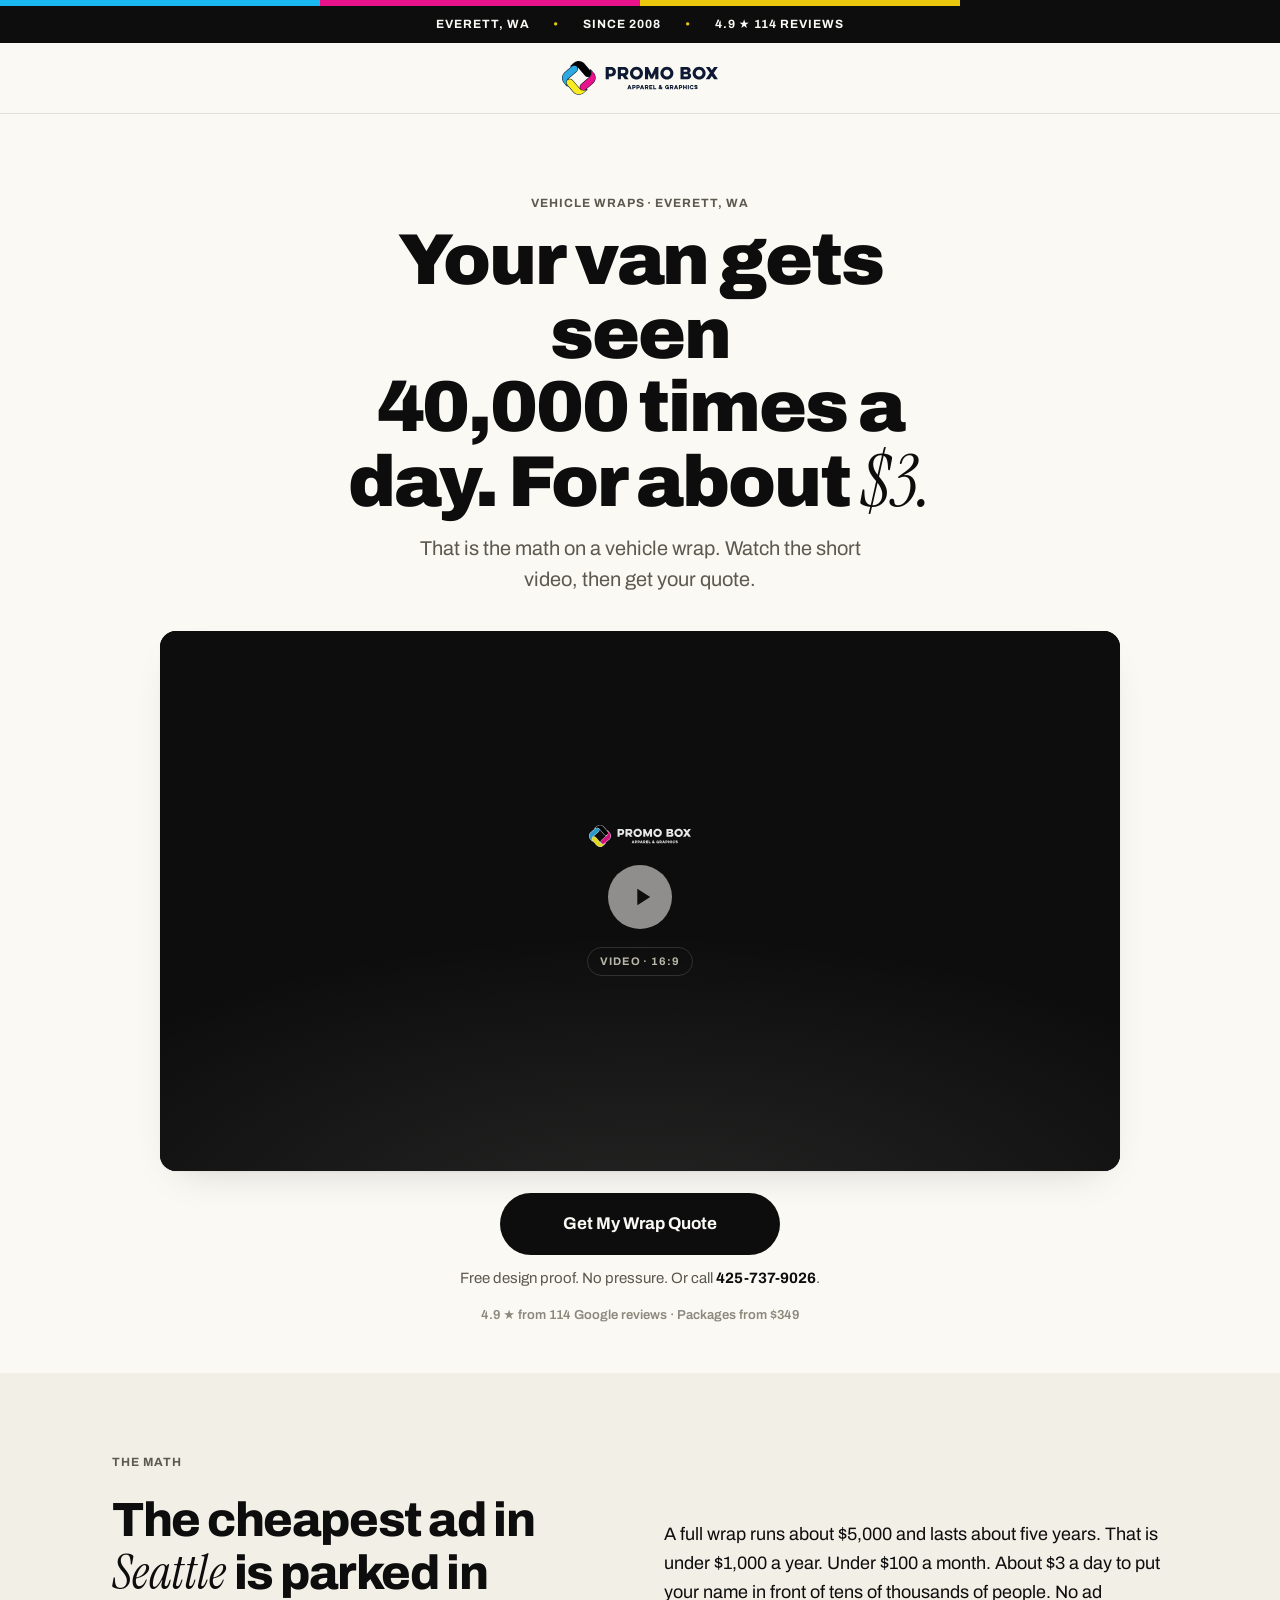
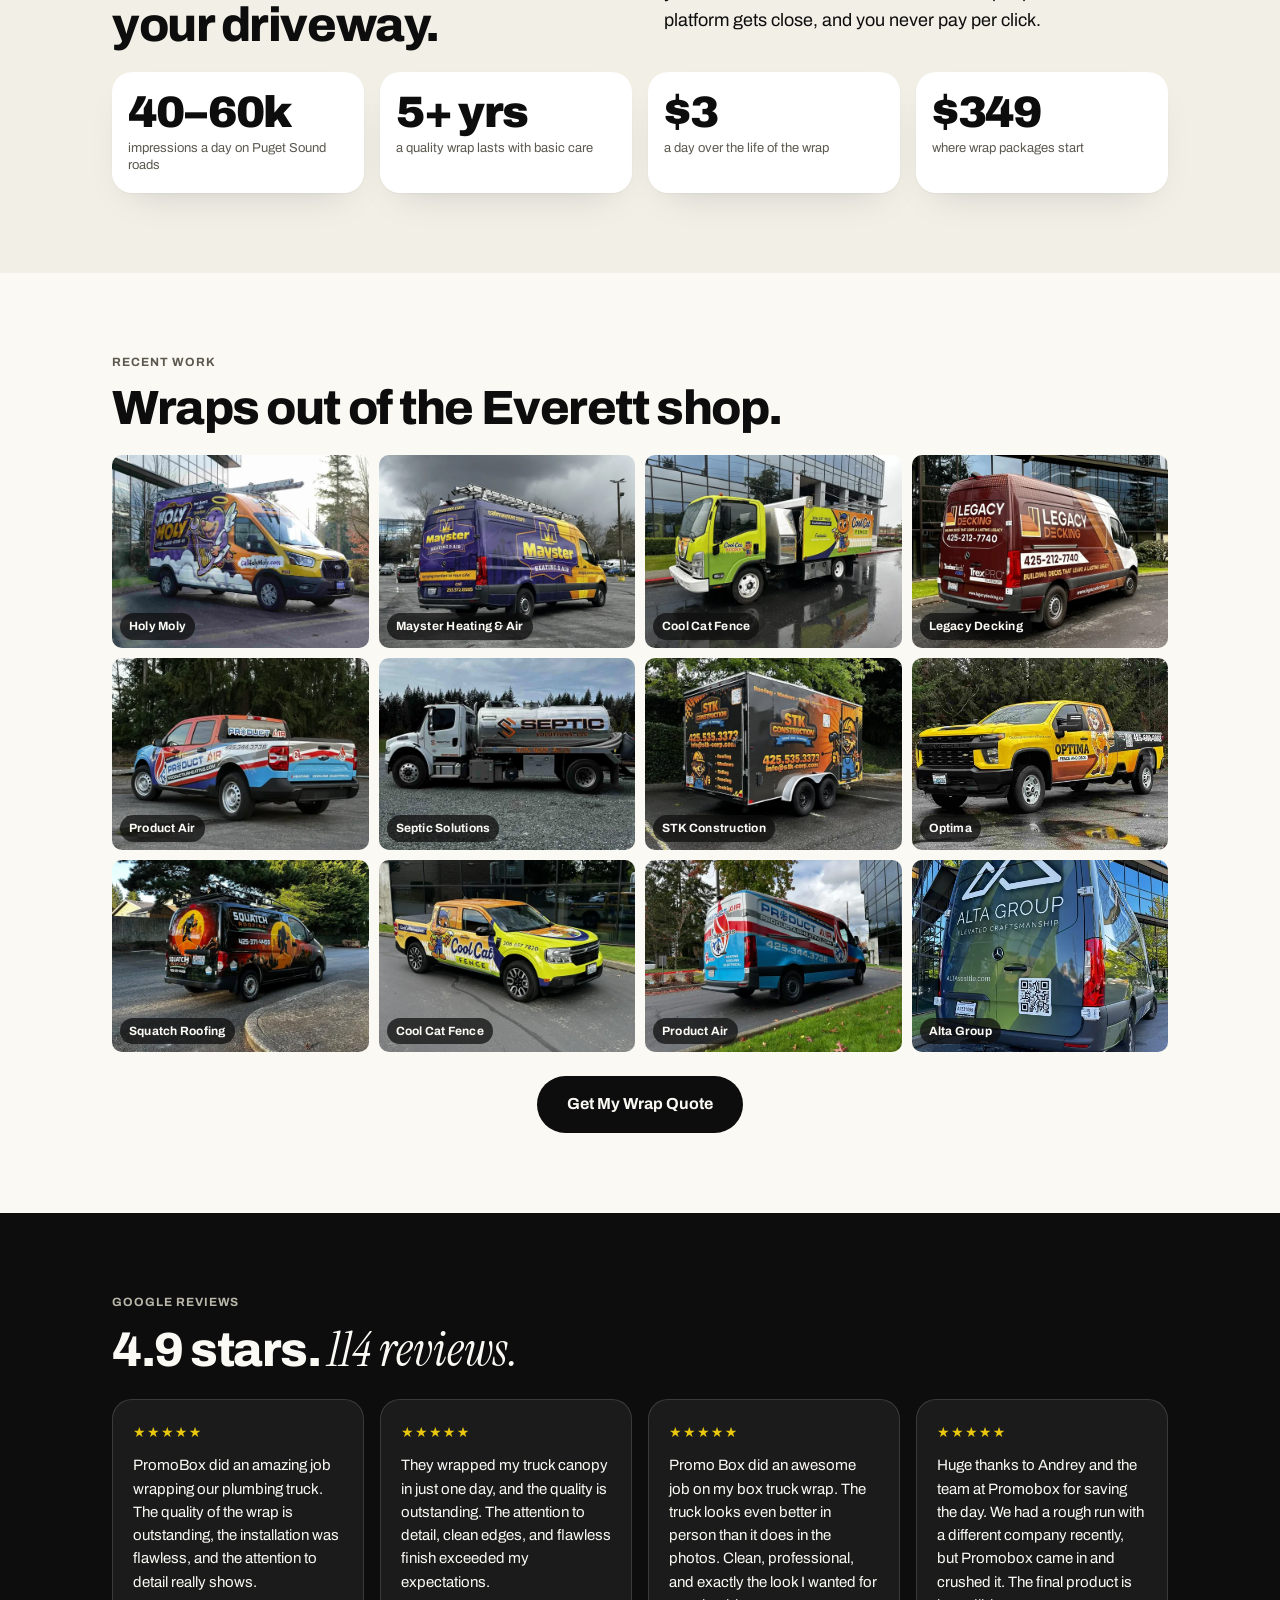
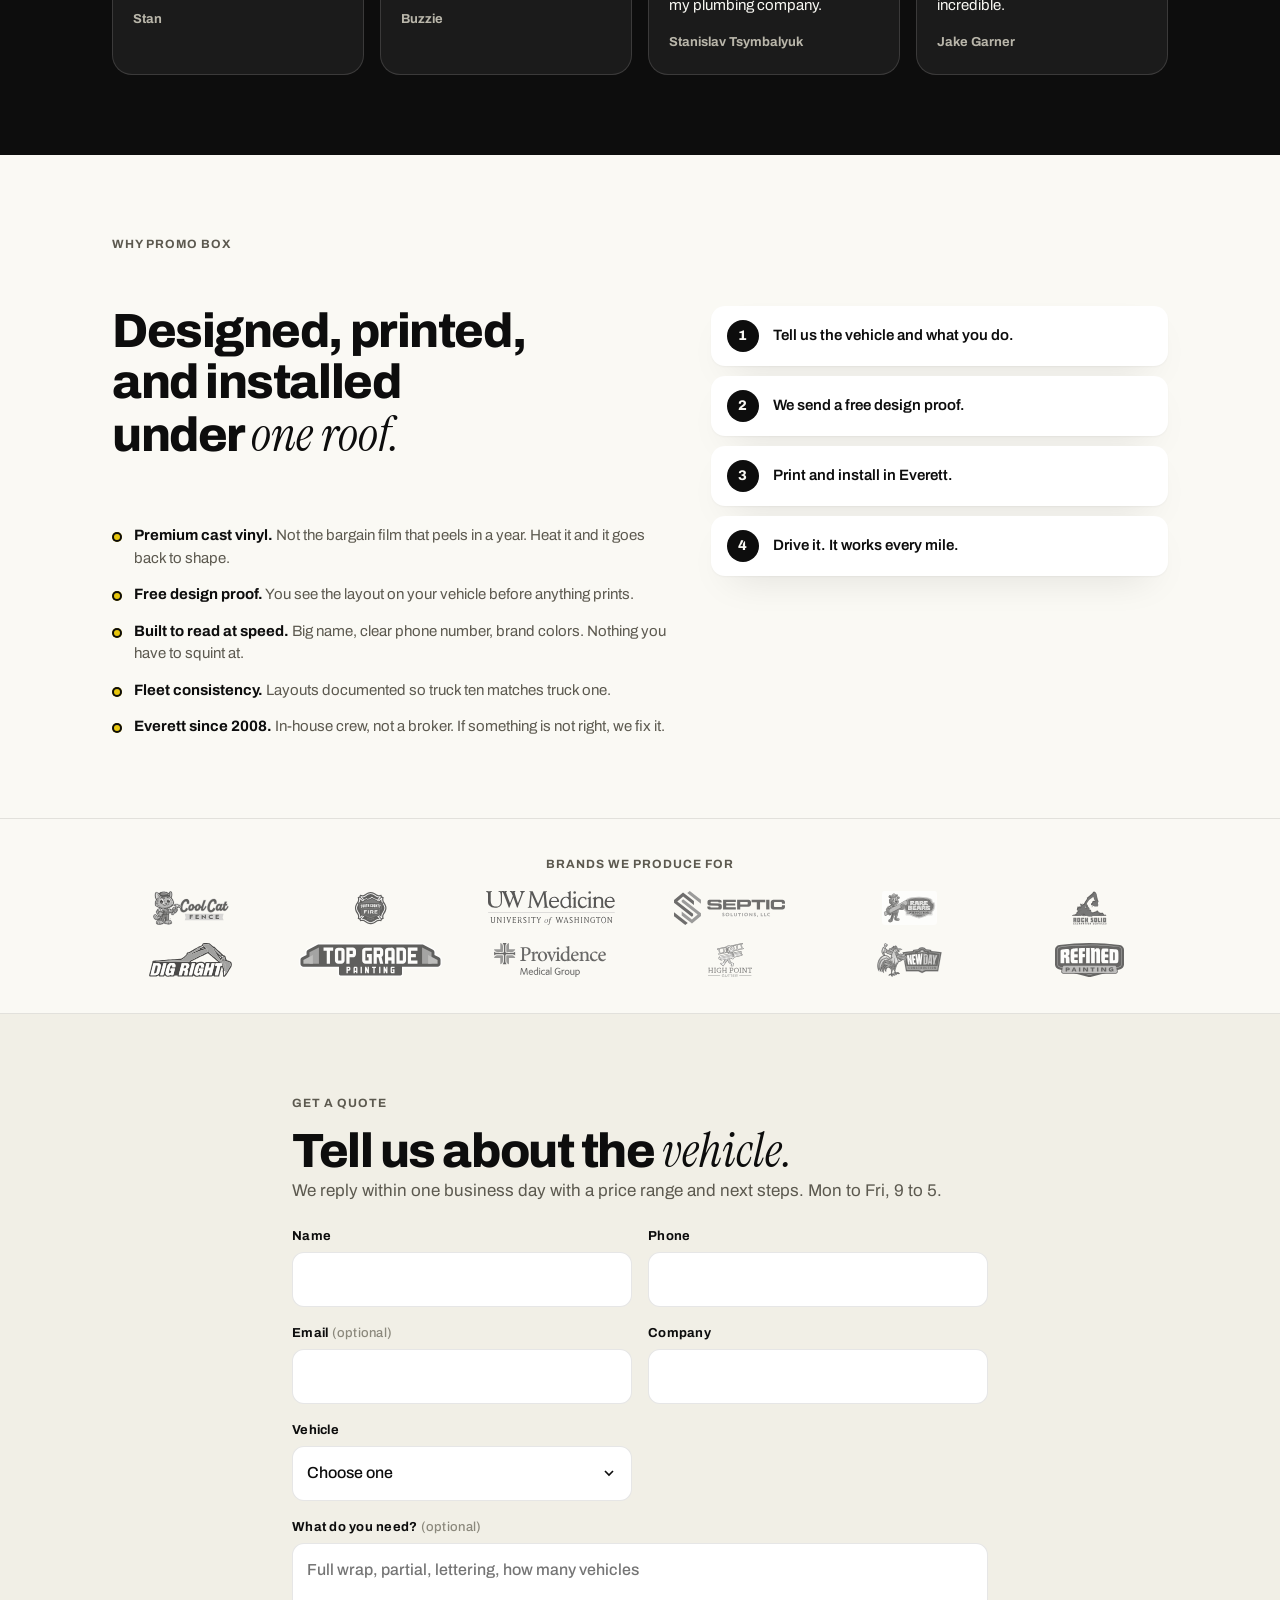
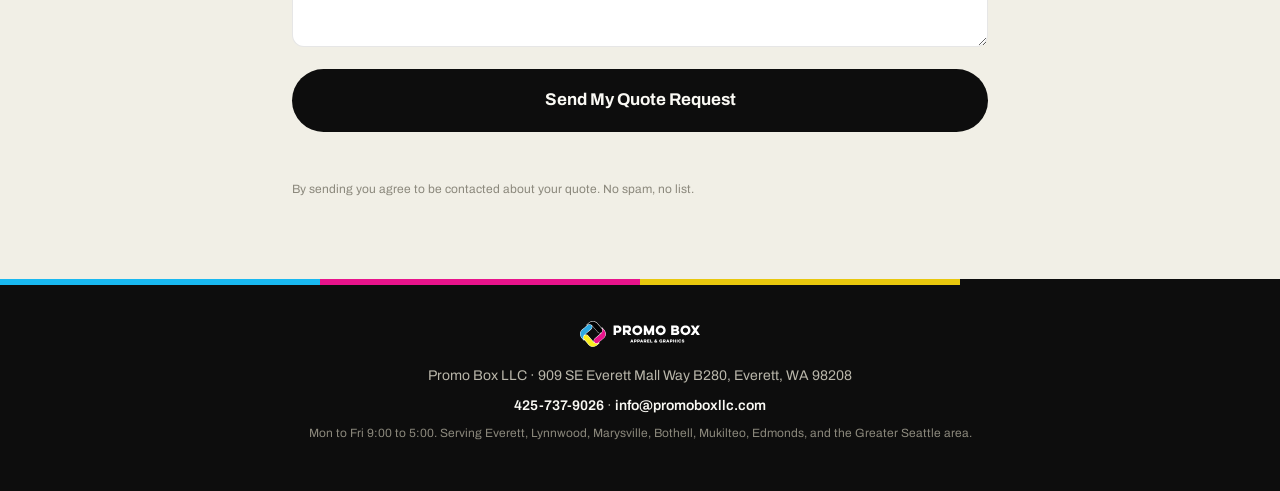
==== site/index.html @ addf1fab "Promo Box VSL funnel: mobile-first page, 16:9 video slot, quote form, lead worker Co-Authored-By: Cl" ====
<!doctype html>
<html lang="en">
<head>
<meta charset="utf-8">
<meta name="viewport" content="width=device-width, initial-scale=1, viewport-fit=cover">
<title>Vehicle Wraps in Everett, WA | Promo Box</title>
<meta name="description" content="A wrapped van gets seen 40 to 60 thousand times a day for about $3. Promo Box designs, prints, and installs vehicle wraps in Everett, WA. Packages from $349.">
<meta name="robots" content="noindex, nofollow">
<meta property="og:title" content="Your van gets seen 40,000 times a day. For about $3.">
<meta property="og:description" content="Vehicle wraps designed, printed, and installed in Everett, WA since 2008. Watch the video, get a quote.">
<meta property="og:image" content="assets/wraps/holymoly-van-1200.webp">
<link rel="icon" type="image/png" href="assets/favicon.png">
<link rel="preconnect" href="https://fonts.googleapis.com">
<link rel="preconnect" href="https://fonts.gstatic.com" crossorigin>
<link rel="stylesheet" href="https://fonts.googleapis.com/css2?family=Archivo:wght@400;500;600;700;800;900&family=Instrument+Serif:ital@0;1&display=swap">
<link rel="stylesheet" href="styles.css?v=1">
</head>
<body>

<div class="cmyk-bar" aria-hidden="true"><span></span><span></span><span></span><span></span></div>

<div class="announce"><div class="announce-inner">
  <span>Everett, WA</span><span class="dot">•</span><span>Since 2008</span><span class="dot">•</span><span>4.9 ★ 114 reviews</span>
</div></div>

<header class="site-header">
  <span class="logo"><img src="assets/logo.svg" alt="Promo Box Apparel &amp; Graphics" width="299" height="65"></span>
</header>

<main>

<section class="hero" id="top">
  <div class="wrap">
    <p class="eyebrow">Vehicle wraps · Everett, WA</p>
    <h1>Your van gets seen <span class="nowrap">40,000 times</span> a day. <span class="nowrap">For about <span class="em">$3.</span></span></h1>
    <p class="sub">That is the math on a vehicle wrap. Watch the short video, then get your quote.</p>
  </div>

  <div class="vsl-wrap">
    <div class="vsl" id="vsl" data-state="empty">
      <div class="vsl-placeholder" aria-label="Video">
        <img class="vsl-mark" src="assets/logo-white.svg" alt="" width="299" height="65">
        <button class="vsl-play" type="button" aria-label="Play video">
          <svg viewBox="0 0 24 24" width="28" height="28" aria-hidden="true"><path d="M8 5v14l11-7z" fill="currentColor"/></svg>
        </button>
        <span class="vsl-slot-label">Video · 16:9</span>
      </div>
    </div>
  </div>

  <div class="wrap hero-cta" id="hero-cta">
    <a class="btn btn-primary btn-lg" href="#quote">Get My Wrap Quote</a>
    <p class="cta-note">Free design proof. No pressure. Or call <a href="tel:+14257379026">425-737-9026</a>.</p>
    <p class="proof-line">4.9 ★ from 114 Google reviews · Packages from $349</p>
  </div>
</section>

<section class="math">
  <div class="wrap">
    <p class="eyebrow">The math</p>
    <h2>The cheapest ad in <span class="em">Seattle</span> is parked in your driveway.</h2>
    <div class="stats">
      <div class="stat"><strong>40–60k</strong><span>impressions a day on Puget Sound roads</span></div>
      <div class="stat"><strong>5+ yrs</strong><span>a quality wrap lasts with basic care</span></div>
      <div class="stat"><strong>$3</strong><span>a day over the life of the wrap</span></div>
      <div class="stat"><strong>$349</strong><span>where wrap packages start</span></div>
    </div>
    <p class="math-copy">A full wrap runs about $5,000 and lasts about five years. That is under $1,000 a year. Under $100 a month. About $3 a day to put your name in front of tens of thousands of people. No ad platform gets close, and you never pay per click.</p>
  </div>
</section>

<section class="work">
  <div class="wrap">
    <p class="eyebrow">Recent work</p>
    <h2>Wraps out of the Everett shop.</h2>
  </div>
  <div class="grid" id="work-grid">
    <figure><img src="assets/wraps/holymoly-van-640.webp" srcset="/assets/wraps/holymoly-van-640.webp 640w, /assets/wraps/holymoly-van-1200.webp 1200w" sizes="(min-width:720px) 33vw, 50vw" alt="Holy Moly van wrap" loading="lazy" width="1200" height="900"><figcaption>Holy Moly</figcaption></figure>
    <figure><img src="assets/wraps/mayster-van-640.webp" srcset="/assets/wraps/mayster-van-640.webp 640w, /assets/wraps/mayster-van-1200.webp 1200w" sizes="(min-width:720px) 33vw, 50vw" alt="Mayster Heating and Air van wrap" loading="lazy" width="1200" height="900"><figcaption>Mayster Heating &amp; Air</figcaption></figure>
    <figure><img src="assets/wraps/coolcat-truck-640.webp" srcset="/assets/wraps/coolcat-truck-640.webp 640w, /assets/wraps/coolcat-truck-1200.webp 1200w" sizes="(min-width:720px) 33vw, 50vw" alt="Cool Cat Fence truck wrap" loading="lazy" width="1200" height="900"><figcaption>Cool Cat Fence</figcaption></figure>
    <figure><img src="assets/wraps/legacy-decking-van-640.webp" srcset="/assets/wraps/legacy-decking-van-640.webp 640w, /assets/wraps/legacy-decking-van-1200.webp 1200w" sizes="(min-width:720px) 33vw, 50vw" alt="Legacy Decking van wrap" loading="lazy" width="1200" height="900"><figcaption>Legacy Decking</figcaption></figure>
    <figure><img src="assets/wraps/productair-pickup-640.webp" srcset="/assets/wraps/productair-pickup-640.webp 640w, /assets/wraps/productair-pickup-1200.webp 1200w" sizes="(min-width:720px) 33vw, 50vw" alt="Product Air pickup wrap" loading="lazy" width="1200" height="900"><figcaption>Product Air</figcaption></figure>
    <figure><img src="assets/wraps/septic-truck-640.webp" srcset="/assets/wraps/septic-truck-640.webp 640w, /assets/wraps/septic-truck-1200.webp 1200w" sizes="(min-width:720px) 33vw, 50vw" alt="Septic Solutions truck wrap" loading="lazy" width="1200" height="900"><figcaption>Septic Solutions</figcaption></figure>
    <figure><img src="assets/wraps/stk-trailer-640.webp" srcset="/assets/wraps/stk-trailer-640.webp 640w, /assets/wraps/stk-trailer-1200.webp 1200w" sizes="(min-width:720px) 33vw, 50vw" alt="STK Construction trailer wrap" loading="lazy" width="1200" height="900"><figcaption>STK Construction</figcaption></figure>
    <figure><img src="assets/wraps/optima-pickup-640.webp" srcset="/assets/wraps/optima-pickup-640.webp 640w, /assets/wraps/optima-pickup-1200.webp 1200w" sizes="(min-width:720px) 33vw, 50vw" alt="Optima pickup wrap" loading="lazy" width="1200" height="900"><figcaption>Optima</figcaption></figure>
    <figure><img src="assets/wraps/squatch-van-640.webp" srcset="/assets/wraps/squatch-van-640.webp 640w, /assets/wraps/squatch-van-1200.webp 1200w" sizes="(min-width:720px) 33vw, 50vw" alt="Squatch Roofing van wrap" loading="lazy" width="1200" height="900"><figcaption>Squatch Roofing</figcaption></figure>
    <figure><img src="assets/wraps/coolcat-pickup-640.webp" srcset="/assets/wraps/coolcat-pickup-640.webp 640w, /assets/wraps/coolcat-pickup-1200.webp 1200w" sizes="(min-width:720px) 33vw, 50vw" alt="Cool Cat Fence pickup wrap" loading="lazy" width="1200" height="900"><figcaption>Cool Cat Fence</figcaption></figure>
    <figure><img src="assets/wraps/productair-van-640.webp" srcset="/assets/wraps/productair-van-640.webp 640w, /assets/wraps/productair-van-1200.webp 1200w" sizes="(min-width:720px) 33vw, 50vw" alt="Product Air van wrap" loading="lazy" width="1200" height="900"><figcaption>Product Air</figcaption></figure>
    <figure><img src="assets/wraps/alta-van-640.webp" srcset="/assets/wraps/alta-van-640.webp 640w, /assets/wraps/alta-van-1200.webp 1200w" sizes="(min-width:720px) 33vw, 50vw" alt="Alta Group van wrap" loading="lazy" width="1200" height="900"><figcaption>Alta Group</figcaption></figure>
  </div>
  <div class="wrap center"><a class="btn btn-primary" href="#quote">Get My Wrap Quote</a></div>
</section>

<section class="reviews">
  <div class="wrap">
    <p class="eyebrow">Google reviews</p>
    <h2>4.9 stars. <span class="em">114 reviews.</span></h2>
    <div class="review-list">
      <blockquote><span class="stars">★★★★★</span><p>PromoBox did an amazing job wrapping our plumbing truck. The quality of the wrap is outstanding, the installation was flawless, and the attention to detail really shows.</p><cite>Stan</cite></blockquote>
      <blockquote><span class="stars">★★★★★</span><p>They wrapped my truck canopy in just one day, and the quality is outstanding. The attention to detail, clean edges, and flawless finish exceeded my expectations.</p><cite>Buzzie</cite></blockquote>
      <blockquote><span class="stars">★★★★★</span><p>Promo Box did an awesome job on my box truck wrap. The truck looks even better in person than it does in the photos. Clean, professional, and exactly the look I wanted for my plumbing company.</p><cite>Stanislav Tsymbalyuk</cite></blockquote>
      <blockquote><span class="stars">★★★★★</span><p>Huge thanks to Andrey and the team at Promobox for saving the day. We had a rough run with a different company recently, but Promobox came in and crushed it. The final product is incredible.</p><cite>Jake Garner</cite></blockquote>
    </div>
  </div>
</section>

<section class="why">
  <div class="wrap">
    <p class="eyebrow">Why Promo Box</p>
    <h2>Designed, printed, and installed under <span class="em">one roof.</span></h2>
    <ul class="why-list">
      <li><strong>Premium cast vinyl.</strong> Not the bargain film that peels in a year. Heat it and it goes back to shape.</li>
      <li><strong>Free design proof.</strong> You see the layout on your vehicle before anything prints.</li>
      <li><strong>Built to read at speed.</strong> Big name, clear phone number, brand colors. Nothing you have to squint at.</li>
      <li><strong>Fleet consistency.</strong> Layouts documented so truck ten matches truck one.</li>
      <li><strong>Everett since 2008.</strong> In-house crew, not a broker. If something is not right, we fix it.</li>
    </ul>
    <div class="steps">
      <div class="step"><span>1</span><p>Tell us the vehicle and what you do.</p></div>
      <div class="step"><span>2</span><p>We send a free design proof.</p></div>
      <div class="step"><span>3</span><p>Print and install in Everett.</p></div>
      <div class="step"><span>4</span><p>Drive it. It works every mile.</p></div>
    </div>
  </div>
</section>

<section class="partners">
  <div class="wrap">
    <p class="eyebrow center">Brands we produce for</p>
    <div class="logo-row">
      <img src="assets/logos/cool-cat-logo-color.svg" alt="Cool Cat Fence" loading="lazy">
      <img src="assets/logos/south-county-fire.svg" alt="South County Fire" loading="lazy">
      <img src="assets/logos/uw-medicine.svg" alt="UW Medicine" loading="lazy">
      <img src="assets/logos/septic-solutions.svg" alt="Septic Solutions" loading="lazy">
      <img src="assets/logos/rare-bears-small-sti.svg" alt="Rare Bears Fencing" loading="lazy">
      <img src="assets/logos/rock-solid.svg" alt="Rock Solid" loading="lazy">
      <img src="assets/logos/dig-right.svg" alt="Dig Right" loading="lazy">
      <img src="assets/logos/top-grade.svg" alt="Top Grade" loading="lazy">
      <img src="assets/logos/providence.svg" alt="Providence" loading="lazy">
      <img src="assets/logos/high-point.svg" alt="High Point" loading="lazy">
      <img src="assets/logos/new-day.svg" alt="New Day" loading="lazy">
      <img src="assets/logos/refined.svg" alt="Refined" loading="lazy">
    </div>
  </div>
</section>

<section class="quote" id="quote">
  <div class="wrap">
    <p class="eyebrow">Get a quote</p>
    <h2>Tell us about the <span class="em">vehicle.</span></h2>
    <p class="sub">We reply within one business day with a price range and next steps. Mon to Fri, 9 to 5.</p>
    <form id="quote-form" novalidate>
      <label>Name<input type="text" name="name" autocomplete="name" required></label>
      <label>Phone<input type="tel" name="phone" autocomplete="tel" inputmode="tel" required></label>
      <label><span class="lbl">Email <span class="opt">(optional)</span></span><input type="email" name="email" autocomplete="email" inputmode="email"></label>
      <label>Company<input type="text" name="company_name" autocomplete="organization"></label>
      <label>Vehicle
        <select name="vehicle" required>
          <option value="">Choose one</option>
          <option>Van</option><option>Pickup truck</option><option>Box truck</option><option>Trailer</option><option>Car or SUV</option><option>Fleet (3 or more)</option><option>Other</option>
        </select>
      </label>
      <label><span class="lbl">What do you need? <span class="opt">(optional)</span></span><textarea name="description" rows="3" placeholder="Full wrap, partial, lettering, how many vehicles"></textarea></label>
      <div class="hp" aria-hidden="true"><label>Website<input type="text" name="website" tabindex="-1" autocomplete="off"></label></div>
      <button class="btn btn-primary btn-lg" type="submit">Send My Quote Request</button>
      <p class="form-status" id="form-status" role="status" aria-live="polite"></p>
      <p class="micro">By sending you agree to be contacted about your quote. No spam, no list.</p>
    </form>
    <div class="form-done" id="form-done" hidden>
      <h3>Got it.</h3>
      <p>We will call or text within one business day. Need it faster? Call <a href="tel:+14257379026">425-737-9026</a>.</p>
    </div>
  </div>
</section>

</main>

<footer class="site-footer">
  <div class="cmyk-bar" aria-hidden="true"><span></span><span></span><span></span><span></span></div>
  <div class="wrap">
    <img class="footer-logo" src="assets/logo-white.svg" alt="Promo Box" width="299" height="65">
    <p>Promo Box LLC · 909 SE Everett Mall Way B280, Everett, WA 98208</p>
    <p><a href="tel:+14257379026">425-737-9026</a> · <a href="mailto:info@promoboxllc.com">info@promoboxllc.com</a></p>
    <p class="micro">Mon to Fri 9:00 to 5:00. Serving Everett, Lynnwood, Marysville, Bothell, Mukilteo, Edmonds, and the Greater Seattle area.</p>
  </div>
</footer>

<div class="sticky-cta" id="sticky-cta" hidden>
  <a class="btn btn-primary" href="#quote">Get My Wrap Quote</a>
  <a class="btn btn-ghost on-dark" href="tel:+14257379026" aria-label="Call 425-737-9026">Call</a>
</div>

<script src="app.js?v=1" defer></script>
</body>
</html>
---- site/styles.css ----
/* PROMO BOX VSL funnel. Brand law: ~/promobox-store/site/styles.css ("Press Check"). Mobile first. */
:root {
  --canvas:#FAF9F4; --card:#F1EFE6; --white:#fff; --ink:#0D0D0D; --ink-2:#5C594F; --ink-3:#8B887C;
  --on-dark:#FAF9F4; --on-dark-sub:#B9B6AA; --yellow:#E8C70D; --yellow-ink:#141200; --navy:#0B2D74;
  --magenta:#E8138B; --cyan:#19B8F0; --line:rgba(13,13,13,.10); --line-dark:rgba(250,249,244,.14);
  --r-card:20px; --r-media:16px; --r-input:12px; --r-pill:999px;
  --shadow-card:0 1px 2px rgba(13,13,13,.04),0 16px 40px -20px rgba(13,13,13,.18);
  --max-w:1120px; --gutter:20px; --sec-y:56px;
  --ease:cubic-bezier(.2,.7,.3,1); --fast:150ms;
  --disp:'Archivo',system-ui,sans-serif; --serif:'Instrument Serif',Georgia,serif;
}
*{margin:0;padding:0;box-sizing:border-box}
html{scroll-behavior:smooth;-webkit-text-size-adjust:100%}
@media (prefers-reduced-motion:reduce){html{scroll-behavior:auto}*,*::before,*::after{animation:none!important;transition:none!important}}
body{font-family:var(--disp);font-size:1rem;line-height:1.55;color:var(--ink);background:var(--canvas);overflow-x:hidden}
img{max-width:100%;display:block}
a{color:inherit}
button,input,select,textarea{font:inherit}
[hidden]{display:none!important}
.wrap{max-width:var(--max-w);margin:0 auto;padding:0 var(--gutter)}
.center{text-align:center}
.nowrap{white-space:nowrap}

/* type */
h1{font-size:clamp(2.1rem,8.5vw,4.5rem);font-weight:900;line-height:1.02;letter-spacing:-.03em}
h2{font-size:clamp(1.75rem,6.5vw,3rem);font-weight:800;line-height:1.08;letter-spacing:-.03em}
h3{font-size:1.5rem;font-weight:800;letter-spacing:-.01em;line-height:1.2}
.em{font-family:var(--serif);font-style:italic;font-weight:400;letter-spacing:0}
.eyebrow{font-size:.75rem;font-weight:700;letter-spacing:.08em;text-transform:uppercase;color:var(--ink-2);margin-bottom:12px}
.sub{font-size:1.0625rem;color:var(--ink-2);line-height:1.55}
.micro{font-size:.75rem;color:var(--ink-3)}

/* devices */
.cmyk-bar{display:flex;height:6px;width:100%}
.cmyk-bar span{flex:1}
.cmyk-bar span:nth-child(1){background:var(--cyan)}
.cmyk-bar span:nth-child(2){background:var(--magenta)}
.cmyk-bar span:nth-child(3){background:var(--yellow)}
.cmyk-bar span:nth-child(4){background:var(--ink)}

/* buttons */
.btn{display:inline-flex;align-items:center;justify-content:center;gap:8px;border-radius:var(--r-pill);font-weight:700;text-decoration:none;border:none;cursor:pointer;
  transition:background var(--fast) var(--ease),color var(--fast) var(--ease),transform var(--fast) var(--ease)}
.btn:active{transform:scale(.98)}
.btn:focus-visible{outline:3px solid var(--navy);outline-offset:2px}
.btn-primary{background:var(--ink);color:var(--on-dark);padding:16px 30px;font-size:1rem}
.btn-primary:hover{background:var(--yellow);color:var(--yellow-ink)}
.btn-primary:disabled{background:var(--ink-3);cursor:not-allowed}
.btn-lg{padding:18px 32px;font-size:1.0625rem;width:100%}
.btn-ghost{background:transparent;color:var(--ink);border:1.5px solid var(--ink);padding:14.5px 28px;font-size:1rem}
.btn-ghost.on-dark{color:var(--on-dark);border-color:var(--on-dark)}
.btn-ghost.on-dark:hover{background:var(--on-dark);color:var(--ink)}

/* announce + header */
.announce{background:var(--ink);color:var(--on-dark)}
.announce-inner{display:flex;justify-content:center;gap:8px;padding:9px 12px;font-size:.625rem;font-weight:700;letter-spacing:.08em;text-transform:uppercase;white-space:nowrap;overflow:hidden}
.announce .dot{color:var(--yellow)}
.site-header{display:flex;justify-content:center;padding:18px var(--gutter);border-bottom:1px solid var(--line);background:var(--canvas)}
.logo img{height:30px;width:auto}

/* hero */
.hero{padding:40px 0 32px;text-align:center}
.hero h1{margin:0 auto 14px;max-width:13ch}
.hero .sub{max-width:34ch;margin:0 auto}
.vsl-wrap{padding:24px var(--gutter) 0}
.vsl{position:relative;aspect-ratio:16/9;width:100%;max-width:960px;margin:0 auto;border-radius:var(--r-media);overflow:hidden;background:var(--ink);box-shadow:var(--shadow-card)}
.vsl video,.vsl iframe{position:absolute;inset:0;width:100%;height:100%;border:0;display:block;background:#000}
.vsl-placeholder{position:absolute;inset:0;display:flex;flex-direction:column;align-items:center;justify-content:center;gap:18px;
  background:radial-gradient(120% 90% at 50% 110%,rgba(250,249,244,.10),transparent 60%),var(--ink)}
.vsl-mark{height:22px;width:auto;opacity:.9}
.vsl-play{width:64px;height:64px;border-radius:50%;border:none;background:var(--on-dark);color:var(--ink);display:grid;place-items:center;cursor:pointer;transition:background var(--fast) var(--ease),transform var(--fast) var(--ease)}
.vsl-play:hover{background:var(--yellow)}
.vsl-play:active{transform:scale(.96)}
.vsl-play svg{margin-left:3px}
.vsl-slot-label{font-size:.6875rem;font-weight:700;letter-spacing:.08em;text-transform:uppercase;color:var(--on-dark-sub);border:1px solid var(--line-dark);border-radius:var(--r-pill);padding:5px 12px}
.vsl[data-state="ready"] .vsl-slot-label{display:none}
.vsl[data-state="playing"] .vsl-placeholder{display:none}
.hero-cta{padding-top:22px}
.cta-note{margin-top:12px;font-size:.9375rem;color:var(--ink-2)}
.cta-note a{font-weight:700;color:var(--ink);text-decoration:none;white-space:nowrap}
.proof-line{margin-top:14px;font-size:.8125rem;font-weight:600;color:var(--ink-3)}

/* sections */
section{padding:var(--sec-y) 0}
.math{background:var(--card)}
.math h2{max-width:16ch}
.stats{display:grid;grid-template-columns:1fr 1fr;gap:12px;margin:24px 0}
.stat{background:var(--white);border-radius:var(--r-card);padding:18px 16px;box-shadow:var(--shadow-card)}
.stat strong{display:block;font-size:2rem;font-weight:900;letter-spacing:-.03em;line-height:1}
.stat span{display:block;margin-top:6px;font-size:.8125rem;color:var(--ink-2);line-height:1.35}
.math-copy{font-size:1.0625rem;line-height:1.6;max-width:56ch}

.work h2{margin-bottom:20px}
.grid{display:grid;grid-template-columns:1fr 1fr;gap:6px;padding:0 6px}
.grid figure{position:relative;border-radius:10px;overflow:hidden;background:var(--card);aspect-ratio:4/3}
.grid img{width:100%;height:100%;object-fit:cover}
.grid figcaption{position:absolute;left:8px;bottom:8px;font-size:.6875rem;font-weight:700;letter-spacing:.02em;color:var(--on-dark);background:rgba(13,13,13,.72);padding:4px 9px;border-radius:var(--r-pill)}
.work .center{padding-top:24px}
.work .center .btn{width:100%}

.reviews{background:var(--ink);color:var(--on-dark)}
.reviews .eyebrow{color:var(--on-dark-sub)}
.review-list{display:grid;gap:12px;margin-top:22px}
.review-list blockquote{background:rgba(250,249,244,.06);border:1px solid var(--line-dark);border-radius:var(--r-card);padding:20px}
.stars{color:var(--yellow);letter-spacing:.1em;font-size:.875rem}
.review-list p{margin:10px 0 12px;font-size:.9375rem;line-height:1.55}
.review-list cite{font-style:normal;font-size:.8125rem;font-weight:700;color:var(--on-dark-sub)}

.why h2{max-width:14ch}
.why-list{list-style:none;margin:22px 0 28px;display:grid;gap:14px}
.why-list li{padding-left:22px;position:relative;font-size:.9375rem;color:var(--ink-2);line-height:1.5}
.why-list li::before{content:"";position:absolute;left:0;top:.55em;width:10px;height:10px;border-radius:50%;background:var(--yellow);box-shadow:0 0 0 2px var(--ink) inset}
.why-list strong{color:var(--ink)}
.steps{display:grid;gap:10px}
.step{display:flex;gap:14px;align-items:center;background:var(--white);border-radius:14px;padding:14px 16px;box-shadow:var(--shadow-card)}
.step span{flex:none;width:32px;height:32px;border-radius:50%;background:var(--ink);color:var(--on-dark);display:grid;place-items:center;font-weight:800;font-size:.875rem}
.step p{font-size:.9375rem;font-weight:600}

.partners{padding:36px 0;border-top:1px solid var(--line);border-bottom:1px solid var(--line)}
.logo-row{display:grid;grid-template-columns:repeat(3,1fr);gap:18px 22px;align-items:center;margin-top:18px}
.logo-row img{height:34px;width:auto;max-width:100%;object-fit:contain;margin:0 auto;filter:grayscale(1);opacity:.7}

.quote{background:var(--card)}
.quote .sub{margin-bottom:22px}
form{display:grid;gap:14px}
form label{display:grid;gap:6px;font-size:.8125rem;font-weight:700;letter-spacing:.02em}
.opt{font-weight:500;color:var(--ink-3)}
input,select,textarea{width:100%;background:var(--white);border:1.5px solid var(--line);border-radius:var(--r-input);padding:14px 14px;font-size:1rem;color:var(--ink);font-weight:500;-webkit-appearance:none;appearance:none}
select{background-image:url("data:image/svg+xml,%3Csvg xmlns='http://www.w3.org/2000/svg' width='16' height='16' viewBox='0 0 24 24'%3E%3Cpath d='M6 9l6 6 6-6' fill='none' stroke='%230D0D0D' stroke-width='2.5'/%3E%3C/svg%3E");background-repeat:no-repeat;background-position:right 14px center;padding-right:40px}
input:focus,select:focus,textarea{outline:none}
input:focus,select:focus,textarea:focus{border-color:var(--ink);outline:none}
input[aria-invalid="true"],select[aria-invalid="true"]{border-color:var(--magenta)}
textarea{resize:vertical;min-height:88px}
.hp{position:absolute;left:-9999px;width:1px;height:1px;overflow:hidden}
form .btn-lg{margin-top:6px}
.form-status{font-size:.875rem;font-weight:600;color:var(--magenta);min-height:1.2em}
.form-done{background:var(--white);border-radius:var(--r-card);padding:28px 22px;box-shadow:var(--shadow-card)}
.form-done h3{margin-bottom:8px}
.form-done a{font-weight:700}

/* footer */
.site-footer{background:var(--ink);color:var(--on-dark-sub);text-align:center;font-size:.875rem}
.site-footer .wrap{padding-top:36px;padding-bottom:110px}
.footer-logo{height:26px;width:auto;margin:0 auto 18px}
.site-footer p{margin-bottom:8px}
.site-footer a{color:var(--on-dark);text-decoration:none;font-weight:600}

/* sticky bar */
.sticky-cta{position:fixed;left:0;right:0;bottom:0;z-index:50;display:flex;gap:10px;padding:10px var(--gutter) calc(10px + env(safe-area-inset-bottom));
  background:rgba(13,13,13,.92);backdrop-filter:blur(10px);-webkit-backdrop-filter:blur(10px);border-top:1px solid var(--line-dark)}
.sticky-cta .btn-primary{flex:1;background:var(--yellow);color:var(--yellow-ink);padding:14px 20px}
.sticky-cta .btn-primary:hover{background:var(--on-dark);color:var(--ink)}
.sticky-cta .btn-ghost{padding:12.5px 22px}

/* ---- tablet ---- */
@media (min-width:720px){
  :root{--gutter:32px;--sec-y:80px}
  .announce-inner{gap:24px;font-size:.75rem}
  .logo img{height:34px}
  .hero{padding:64px 0 40px}
  .hero .sub{max-width:44ch;font-size:1.125rem}
  .btn-lg{width:auto;min-width:280px}
  .stats{grid-template-columns:repeat(4,1fr);gap:16px}
  .stat strong{font-size:2.4rem}
  .grid{grid-template-columns:repeat(3,1fr);gap:10px;padding:0 var(--gutter);max-width:var(--max-w);margin:0 auto}
  .grid figcaption{font-size:.75rem}
  .work .center .btn{width:auto}
  .review-list{grid-template-columns:1fr 1fr;gap:16px}
  .why .wrap{display:grid;grid-template-columns:1.1fr .9fr;gap:40px;align-items:start}
  .why .eyebrow,.why h2{grid-column:1}
  .why-list{grid-column:1;margin-bottom:0}
  .steps{grid-column:2;grid-row:2/4;align-self:start}
  .logo-row{grid-template-columns:repeat(6,1fr)}
  form{grid-template-columns:1fr 1fr;gap:16px}
  form label:nth-child(6),form .btn-lg,.form-status,form .micro{grid-column:1/-1}
  .quote .wrap{max-width:760px}
  .site-footer .wrap{padding-bottom:110px}
}
/* ---- desktop ---- */
@media (min-width:1024px){
  .hero{padding:80px 0 48px}
  .hero .sub{font-size:1.25rem}
  .vsl-wrap{padding-top:36px}
  .stat strong{font-size:2.75rem}
  .math .wrap{display:grid;grid-template-columns:1fr 1fr;gap:12px 48px;align-items:start}
  .math .eyebrow,.math h2{grid-column:1}
  .math .stats{grid-column:1/-1;grid-template-columns:repeat(4,1fr);margin:8px 0 0}
  .math-copy{grid-column:2;grid-row:2;align-self:center;font-size:1.125rem;padding-top:8px}
  .grid{grid-template-columns:repeat(4,1fr)}
  .review-list{grid-template-columns:repeat(4,1fr)}
  .sticky-cta{display:none}
  .site-footer .wrap{padding-bottom:40px}
}
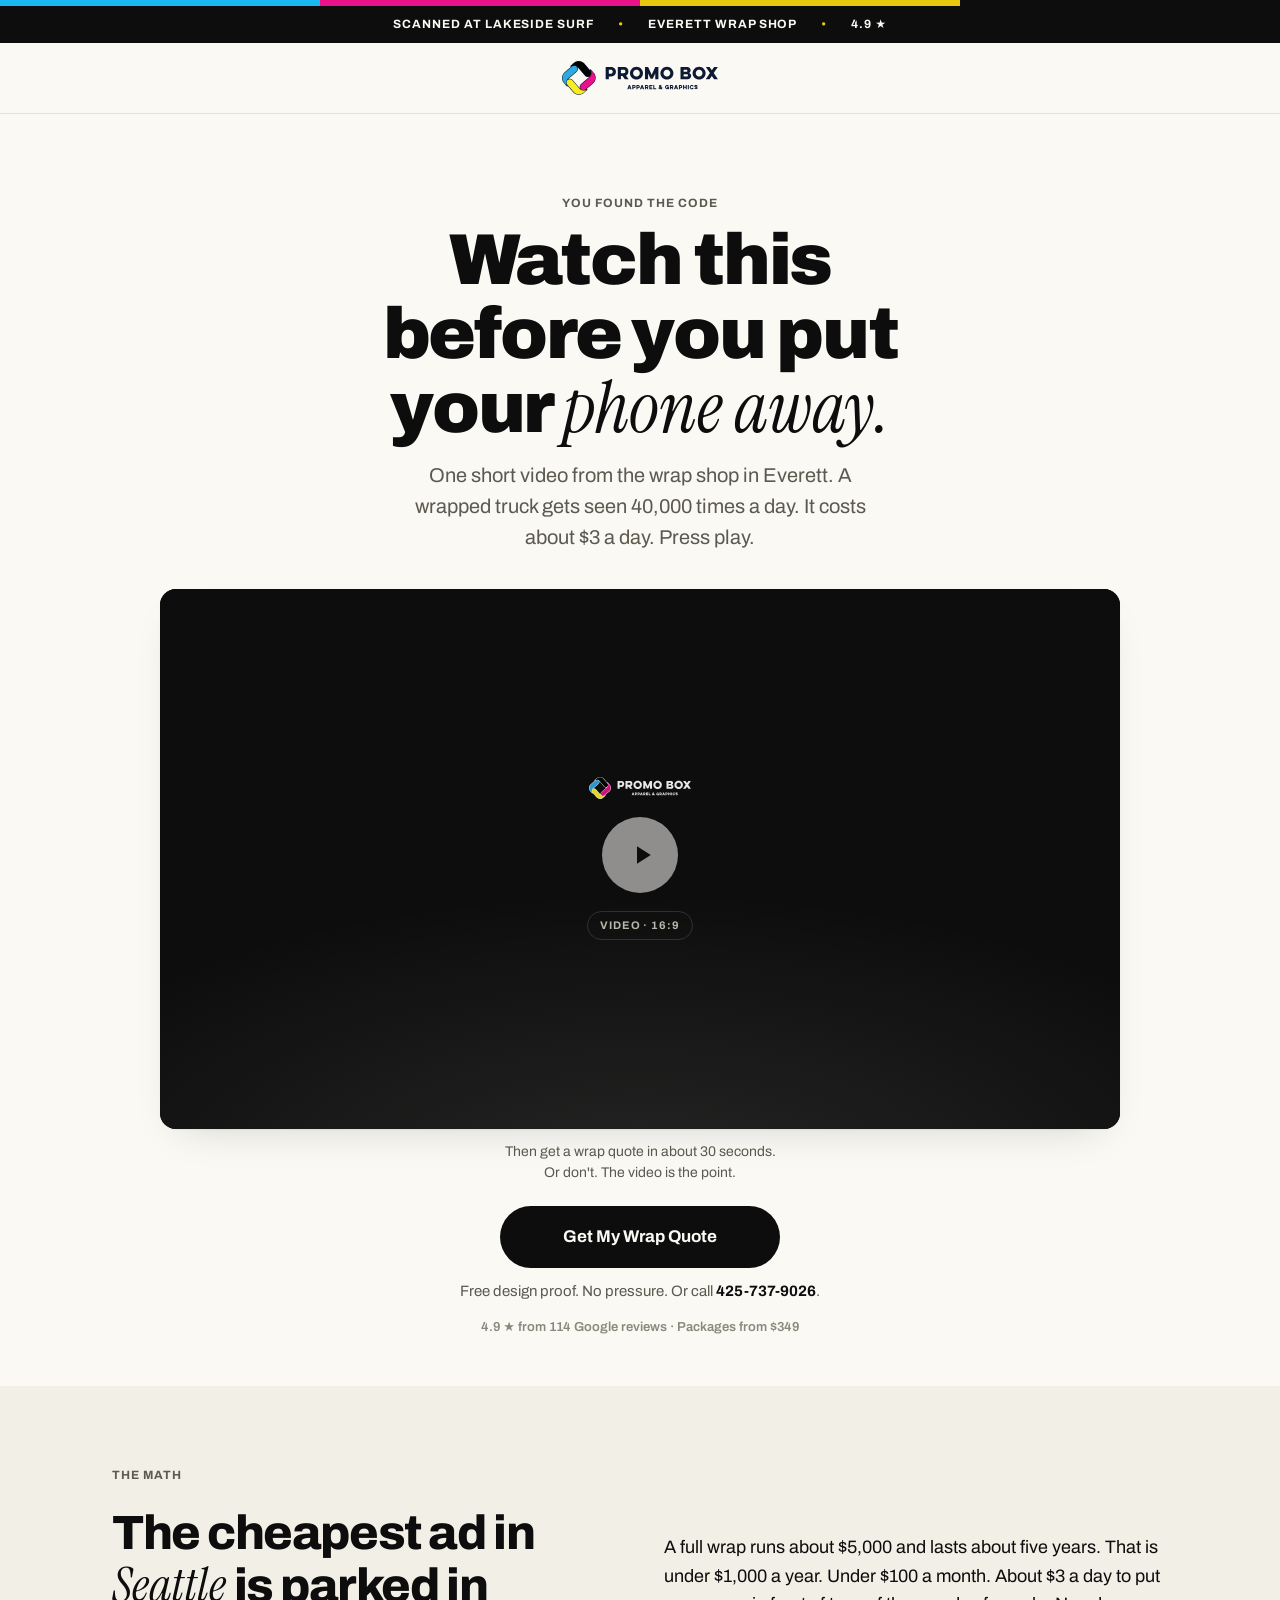
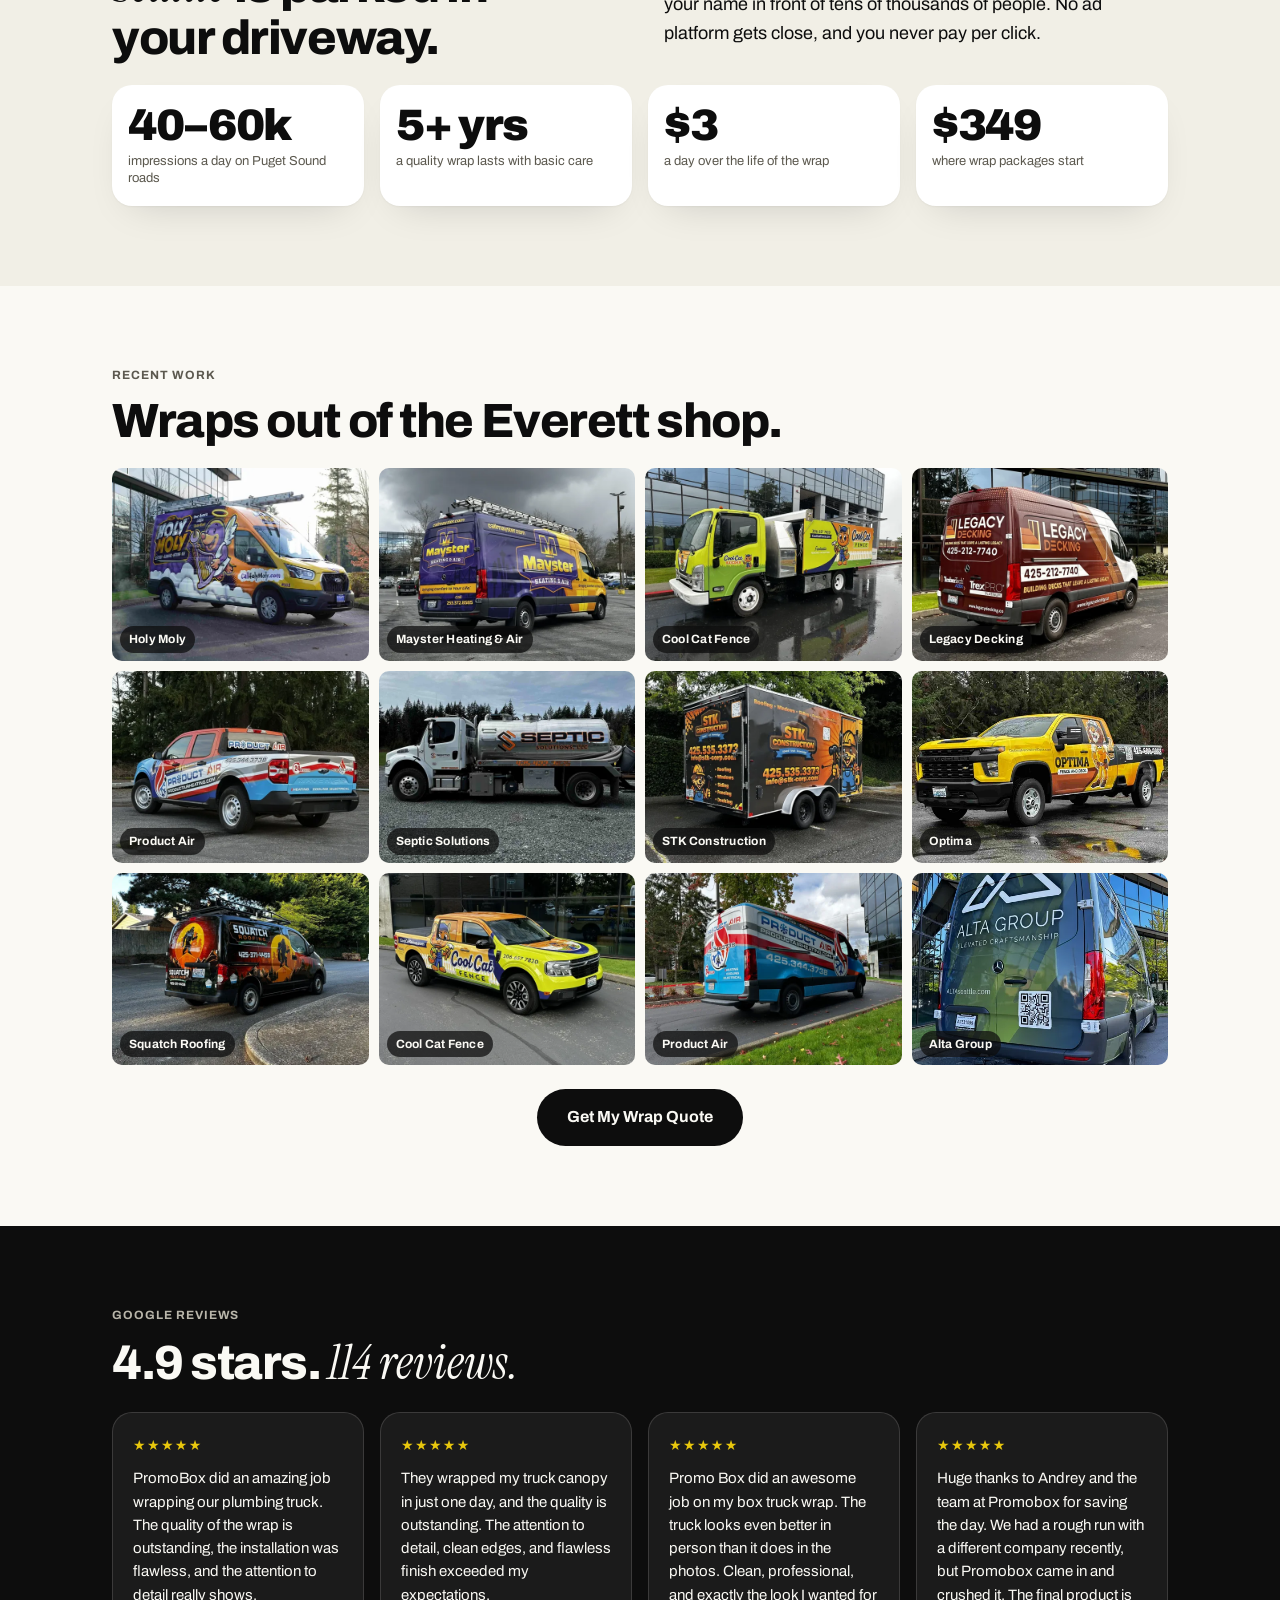
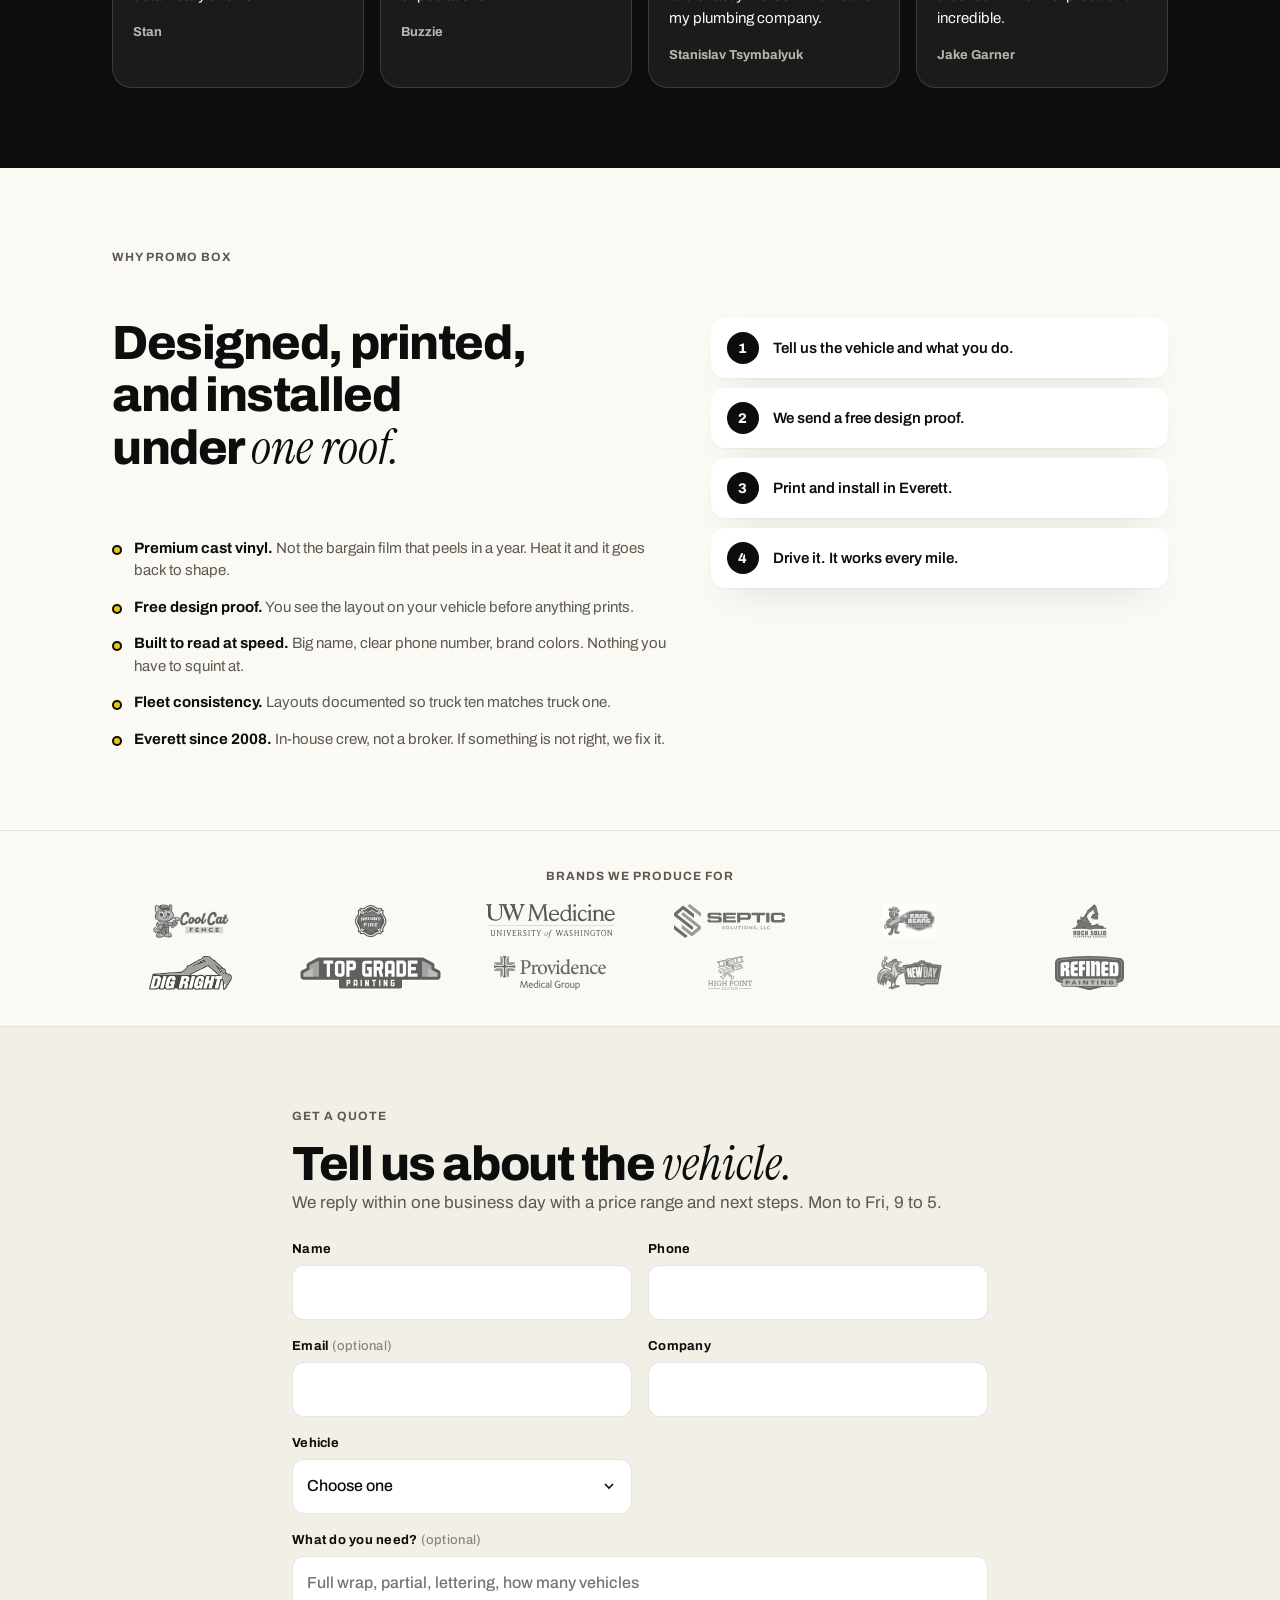
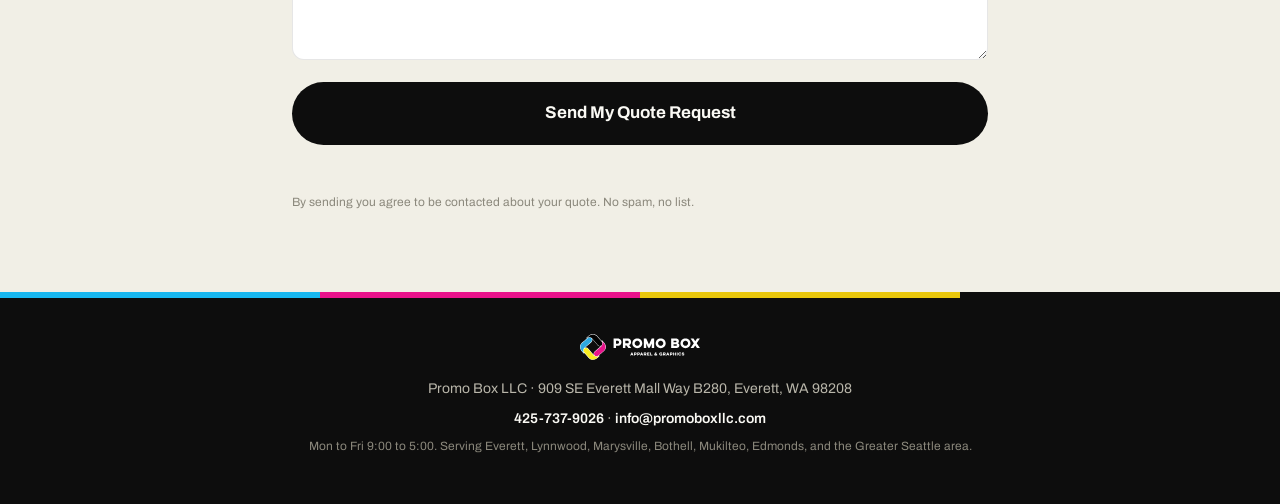
==== commit 98fe6a09: "site: 2026-09-03_1551" ====
--- a/site/index.html
+++ b/site/index.html
@@ -3,10 +3,10 @@
 <head>
 <meta charset="utf-8">
 <meta name="viewport" content="width=device-width, initial-scale=1, viewport-fit=cover">
-<title>Vehicle Wraps in Everett, WA | Promo Box</title>
-<meta name="description" content="A wrapped van gets seen 40 to 60 thousand times a day for about $3. Promo Box designs, prints, and installs vehicle wraps in Everett, WA. Packages from $349.">
+<title>Watch This | Promo Box</title>
+<meta name="description" content="One short video from the Promo Box wrap shop in Everett. A wrapped truck gets seen 40,000 times a day for about $3.">
 <meta name="robots" content="noindex, nofollow">
-<meta property="og:title" content="Your van gets seen 40,000 times a day. For about $3.">
+<meta property="og:title" content="Watch this before you put your phone away.">
 <meta property="og:description" content="Vehicle wraps designed, printed, and installed in Everett, WA since 2008. Watch the video, get a quote.">
 <meta property="og:image" content="assets/wraps/holymoly-van-1200.webp">
 <link rel="icon" type="image/png" href="assets/favicon.png">
@@ -20,7 +20,7 @@
 <div class="cmyk-bar" aria-hidden="true"><span></span><span></span><span></span><span></span></div>
 
 <div class="announce"><div class="announce-inner">
-  <span>Everett, WA</span><span class="dot">•</span><span>Since 2008</span><span class="dot">•</span><span>4.9 ★ 114 reviews</span>
+  <span>Scanned at Lakeside Surf</span><span class="dot">•</span><span>Everett wrap shop</span><span class="dot">•</span><span>4.9 ★</span>
 </div></div>
 
 <header class="site-header">
@@ -31,9 +31,9 @@
 
 <section class="hero" id="top">
   <div class="wrap">
-    <p class="eyebrow">Vehicle wraps · Everett, WA</p>
-    <h1>Your van gets seen <span class="nowrap">40,000 times</span> a day. <span class="nowrap">For about <span class="em">$3.</span></span></h1>
-    <p class="sub">That is the math on a vehicle wrap. Watch the short video, then get your quote.</p>
+    <p class="eyebrow">You found the code</p>
+    <h1>Watch this before you put your <span class="em">phone away.</span></h1>
+    <p class="sub">One short video from the wrap shop in Everett. A wrapped truck gets seen 40,000 times a day. It costs about $3 a day. Press play.</p>
   </div>
 
   <div class="vsl-wrap">
@@ -41,14 +41,17 @@
       <div class="vsl-placeholder" aria-label="Video">
         <img class="vsl-mark" src="assets/logo-white.svg" alt="" width="299" height="65">
         <button class="vsl-play" type="button" aria-label="Play video">
-          <svg viewBox="0 0 24 24" width="28" height="28" aria-hidden="true"><path d="M8 5v14l11-7z" fill="currentColor"/></svg>
+          <svg viewBox="0 0 24 24" width="30" height="30" aria-hidden="true"><path d="M8 5v14l11-7z" fill="currentColor"/></svg>
         </button>
         <span class="vsl-slot-label">Video · 16:9</span>
+        <span class="vsl-tap">Tap to play</span>
       </div>
+      <button class="vsl-sound" id="vsl-sound" type="button" hidden>Tap for sound</button>
     </div>
+    <p class="vsl-under">Then get a wrap quote in about 30 seconds. Or don't. The video is the point.</p>
   </div>
 
-  <div class="wrap hero-cta" id="hero-cta">
+<div class="wrap hero-cta" id="hero-cta">
     <a class="btn btn-primary btn-lg" href="#quote">Get My Wrap Quote</a>
     <p class="cta-note">Free design proof. No pressure. Or call <a href="tel:+14257379026">425-737-9026</a>.</p>
     <p class="proof-line">4.9 ★ from 114 Google reviews · Packages from $349</p>
@@ -75,18 +78,18 @@
     <h2>Wraps out of the Everett shop.</h2>
   </div>
   <div class="grid" id="work-grid">
-    <figure><img src="assets/wraps/holymoly-van-640.webp" srcset="/assets/wraps/holymoly-van-640.webp 640w, /assets/wraps/holymoly-van-1200.webp 1200w" sizes="(min-width:720px) 33vw, 50vw" alt="Holy Moly van wrap" loading="lazy" width="1200" height="900"><figcaption>Holy Moly</figcaption></figure>
-    <figure><img src="assets/wraps/mayster-van-640.webp" srcset="/assets/wraps/mayster-van-640.webp 640w, /assets/wraps/mayster-van-1200.webp 1200w" sizes="(min-width:720px) 33vw, 50vw" alt="Mayster Heating and Air van wrap" loading="lazy" width="1200" height="900"><figcaption>Mayster Heating &amp; Air</figcaption></figure>
-    <figure><img src="assets/wraps/coolcat-truck-640.webp" srcset="/assets/wraps/coolcat-truck-640.webp 640w, /assets/wraps/coolcat-truck-1200.webp 1200w" sizes="(min-width:720px) 33vw, 50vw" alt="Cool Cat Fence truck wrap" loading="lazy" width="1200" height="900"><figcaption>Cool Cat Fence</figcaption></figure>
-    <figure><img src="assets/wraps/legacy-decking-van-640.webp" srcset="/assets/wraps/legacy-decking-van-640.webp 640w, /assets/wraps/legacy-decking-van-1200.webp 1200w" sizes="(min-width:720px) 33vw, 50vw" alt="Legacy Decking van wrap" loading="lazy" width="1200" height="900"><figcaption>Legacy Decking</figcaption></figure>
-    <figure><img src="assets/wraps/productair-pickup-640.webp" srcset="/assets/wraps/productair-pickup-640.webp 640w, /assets/wraps/productair-pickup-1200.webp 1200w" sizes="(min-width:720px) 33vw, 50vw" alt="Product Air pickup wrap" loading="lazy" width="1200" height="900"><figcaption>Product Air</figcaption></figure>
-    <figure><img src="assets/wraps/septic-truck-640.webp" srcset="/assets/wraps/septic-truck-640.webp 640w, /assets/wraps/septic-truck-1200.webp 1200w" sizes="(min-width:720px) 33vw, 50vw" alt="Septic Solutions truck wrap" loading="lazy" width="1200" height="900"><figcaption>Septic Solutions</figcaption></figure>
-    <figure><img src="assets/wraps/stk-trailer-640.webp" srcset="/assets/wraps/stk-trailer-640.webp 640w, /assets/wraps/stk-trailer-1200.webp 1200w" sizes="(min-width:720px) 33vw, 50vw" alt="STK Construction trailer wrap" loading="lazy" width="1200" height="900"><figcaption>STK Construction</figcaption></figure>
-    <figure><img src="assets/wraps/optima-pickup-640.webp" srcset="/assets/wraps/optima-pickup-640.webp 640w, /assets/wraps/optima-pickup-1200.webp 1200w" sizes="(min-width:720px) 33vw, 50vw" alt="Optima pickup wrap" loading="lazy" width="1200" height="900"><figcaption>Optima</figcaption></figure>
-    <figure><img src="assets/wraps/squatch-van-640.webp" srcset="/assets/wraps/squatch-van-640.webp 640w, /assets/wraps/squatch-van-1200.webp 1200w" sizes="(min-width:720px) 33vw, 50vw" alt="Squatch Roofing van wrap" loading="lazy" width="1200" height="900"><figcaption>Squatch Roofing</figcaption></figure>
-    <figure><img src="assets/wraps/coolcat-pickup-640.webp" srcset="/assets/wraps/coolcat-pickup-640.webp 640w, /assets/wraps/coolcat-pickup-1200.webp 1200w" sizes="(min-width:720px) 33vw, 50vw" alt="Cool Cat Fence pickup wrap" loading="lazy" width="1200" height="900"><figcaption>Cool Cat Fence</figcaption></figure>
-    <figure><img src="assets/wraps/productair-van-640.webp" srcset="/assets/wraps/productair-van-640.webp 640w, /assets/wraps/productair-van-1200.webp 1200w" sizes="(min-width:720px) 33vw, 50vw" alt="Product Air van wrap" loading="lazy" width="1200" height="900"><figcaption>Product Air</figcaption></figure>
-    <figure><img src="assets/wraps/alta-van-640.webp" srcset="/assets/wraps/alta-van-640.webp 640w, /assets/wraps/alta-van-1200.webp 1200w" sizes="(min-width:720px) 33vw, 50vw" alt="Alta Group van wrap" loading="lazy" width="1200" height="900"><figcaption>Alta Group</figcaption></figure>
+    <figure><img src="assets/wraps/holymoly-van-640.webp" srcset="assets/wraps/holymoly-van-640.webp 640w, assets/wraps/holymoly-van-1200.webp 1200w" sizes="(min-width:720px) 33vw, 50vw" alt="Holy Moly van wrap" loading="lazy" width="1200" height="900"><figcaption>Holy Moly</figcaption></figure>
+    <figure><img src="assets/wraps/mayster-van-640.webp" srcset="assets/wraps/mayster-van-640.webp 640w, assets/wraps/mayster-van-1200.webp 1200w" sizes="(min-width:720px) 33vw, 50vw" alt="Mayster Heating and Air van wrap" loading="lazy" width="1200" height="900"><figcaption>Mayster Heating &amp; Air</figcaption></figure>
+    <figure><img src="assets/wraps/coolcat-truck-640.webp" srcset="assets/wraps/coolcat-truck-640.webp 640w, assets/wraps/coolcat-truck-1200.webp 1200w" sizes="(min-width:720px) 33vw, 50vw" alt="Cool Cat Fence truck wrap" loading="lazy" width="1200" height="900"><figcaption>Cool Cat Fence</figcaption></figure>
+    <figure><img src="assets/wraps/legacy-decking-van-640.webp" srcset="assets/wraps/legacy-decking-van-640.webp 640w, assets/wraps/legacy-decking-van-1200.webp 1200w" sizes="(min-width:720px) 33vw, 50vw" alt="Legacy Decking van wrap" loading="lazy" width="1200" height="900"><figcaption>Legacy Decking</figcaption></figure>
+    <figure><img src="assets/wraps/productair-pickup-640.webp" srcset="assets/wraps/productair-pickup-640.webp 640w, assets/wraps/productair-pickup-1200.webp 1200w" sizes="(min-width:720px) 33vw, 50vw" alt="Product Air pickup wrap" loading="lazy" width="1200" height="900"><figcaption>Product Air</figcaption></figure>
+    <figure><img src="assets/wraps/septic-truck-640.webp" srcset="assets/wraps/septic-truck-640.webp 640w, assets/wraps/septic-truck-1200.webp 1200w" sizes="(min-width:720px) 33vw, 50vw" alt="Septic Solutions truck wrap" loading="lazy" width="1200" height="900"><figcaption>Septic Solutions</figcaption></figure>
+    <figure><img src="assets/wraps/stk-trailer-640.webp" srcset="assets/wraps/stk-trailer-640.webp 640w, assets/wraps/stk-trailer-1200.webp 1200w" sizes="(min-width:720px) 33vw, 50vw" alt="STK Construction trailer wrap" loading="lazy" width="1200" height="900"><figcaption>STK Construction</figcaption></figure>
+    <figure><img src="assets/wraps/optima-pickup-640.webp" srcset="assets/wraps/optima-pickup-640.webp 640w, assets/wraps/optima-pickup-1200.webp 1200w" sizes="(min-width:720px) 33vw, 50vw" alt="Optima pickup wrap" loading="lazy" width="1200" height="900"><figcaption>Optima</figcaption></figure>
+    <figure><img src="assets/wraps/squatch-van-640.webp" srcset="assets/wraps/squatch-van-640.webp 640w, assets/wraps/squatch-van-1200.webp 1200w" sizes="(min-width:720px) 33vw, 50vw" alt="Squatch Roofing van wrap" loading="lazy" width="1200" height="900"><figcaption>Squatch Roofing</figcaption></figure>
+    <figure><img src="assets/wraps/coolcat-pickup-640.webp" srcset="assets/wraps/coolcat-pickup-640.webp 640w, assets/wraps/coolcat-pickup-1200.webp 1200w" sizes="(min-width:720px) 33vw, 50vw" alt="Cool Cat Fence pickup wrap" loading="lazy" width="1200" height="900"><figcaption>Cool Cat Fence</figcaption></figure>
+    <figure><img src="assets/wraps/productair-van-640.webp" srcset="assets/wraps/productair-van-640.webp 640w, assets/wraps/productair-van-1200.webp 1200w" sizes="(min-width:720px) 33vw, 50vw" alt="Product Air van wrap" loading="lazy" width="1200" height="900"><figcaption>Product Air</figcaption></figure>
+    <figure><img src="assets/wraps/alta-van-640.webp" srcset="assets/wraps/alta-van-640.webp 640w, assets/wraps/alta-van-1200.webp 1200w" sizes="(min-width:720px) 33vw, 50vw" alt="Alta Group van wrap" loading="lazy" width="1200" height="900"><figcaption>Alta Group</figcaption></figure>
   </div>
   <div class="wrap center"><a class="btn btn-primary" href="#quote">Get My Wrap Quote</a></div>
 </section>
--- a/site/styles.css
+++ b/site/styles.css
@@ -59,19 +59,25 @@
 .logo img{height:30px;width:auto}
 
 /* hero */
-.hero{padding:40px 0 32px;text-align:center}
+.hero{padding:28px 0 32px;text-align:center}
 .hero h1{margin:0 auto 14px;max-width:13ch}
 .hero .sub{max-width:34ch;margin:0 auto}
-.vsl-wrap{padding:24px var(--gutter) 0}
+.vsl-wrap{padding:20px var(--gutter) 0}
 .vsl{position:relative;aspect-ratio:16/9;width:100%;max-width:960px;margin:0 auto;border-radius:var(--r-media);overflow:hidden;background:var(--ink);box-shadow:var(--shadow-card)}
 .vsl video,.vsl iframe{position:absolute;inset:0;width:100%;height:100%;border:0;display:block;background:#000}
 .vsl-placeholder{position:absolute;inset:0;display:flex;flex-direction:column;align-items:center;justify-content:center;gap:18px;
   background:radial-gradient(120% 90% at 50% 110%,rgba(250,249,244,.10),transparent 60%),var(--ink)}
 .vsl-mark{height:22px;width:auto;opacity:.9}
-.vsl-play{width:64px;height:64px;border-radius:50%;border:none;background:var(--on-dark);color:var(--ink);display:grid;place-items:center;cursor:pointer;transition:background var(--fast) var(--ease),transform var(--fast) var(--ease)}
+.vsl-play{width:76px;height:76px;border-radius:50%;border:none;background:var(--on-dark);color:var(--ink);display:grid;place-items:center;cursor:pointer;transition:background var(--fast) var(--ease),transform var(--fast) var(--ease)}
 .vsl-play:hover{background:var(--yellow)}
 .vsl-play:active{transform:scale(.96)}
-.vsl-play svg{margin-left:3px}
+.vsl-play svg{margin-left:4px}
+.vsl[data-state="empty"] .vsl-tap{display:none}
+.vsl-tap{font-size:.8125rem;font-weight:700;color:var(--on-dark)}
+.vsl[data-state="ready"] .vsl-play{animation:pulse 1.8s var(--ease) infinite}
+@keyframes pulse{0%{box-shadow:0 0 0 0 rgba(250,249,244,.45)}70%{box-shadow:0 0 0 18px rgba(250,249,244,0)}100%{box-shadow:0 0 0 0 rgba(250,249,244,0)}}
+.vsl-sound{position:absolute;left:50%;bottom:14px;transform:translateX(-50%);z-index:2;background:var(--yellow);color:var(--yellow-ink);border:none;border-radius:var(--r-pill);padding:12px 20px;font-weight:800;font-size:.9375rem;box-shadow:0 8px 24px -8px rgba(0,0,0,.6)}
+.vsl-under{text-align:center;font-size:.875rem;color:var(--ink-2);margin:12px auto 0;max-width:36ch}
 .vsl-slot-label{font-size:.6875rem;font-weight:700;letter-spacing:.08em;text-transform:uppercase;color:var(--on-dark-sub);border:1px solid var(--line-dark);border-radius:var(--r-pill);padding:5px 12px}
 .vsl[data-state="ready"] .vsl-slot-label{display:none}
 .vsl[data-state="playing"] .vsl-placeholder{display:none}
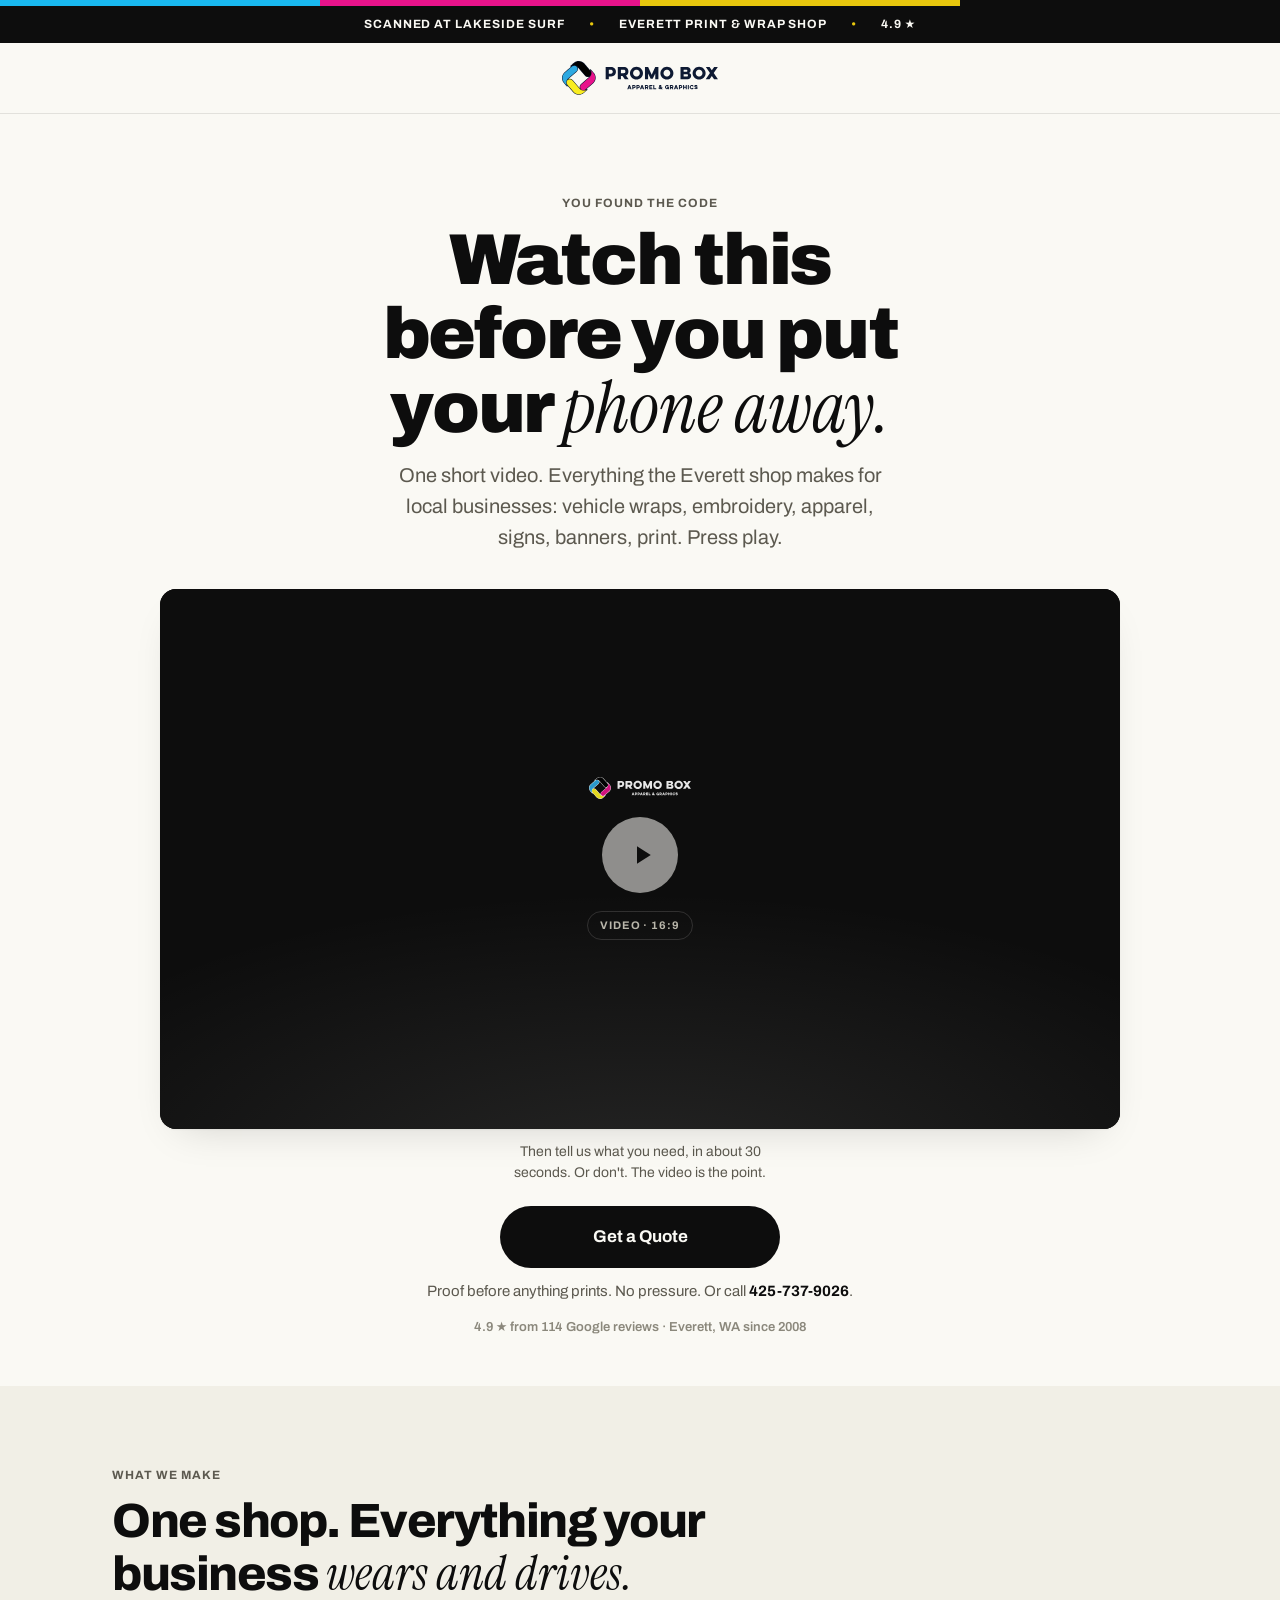
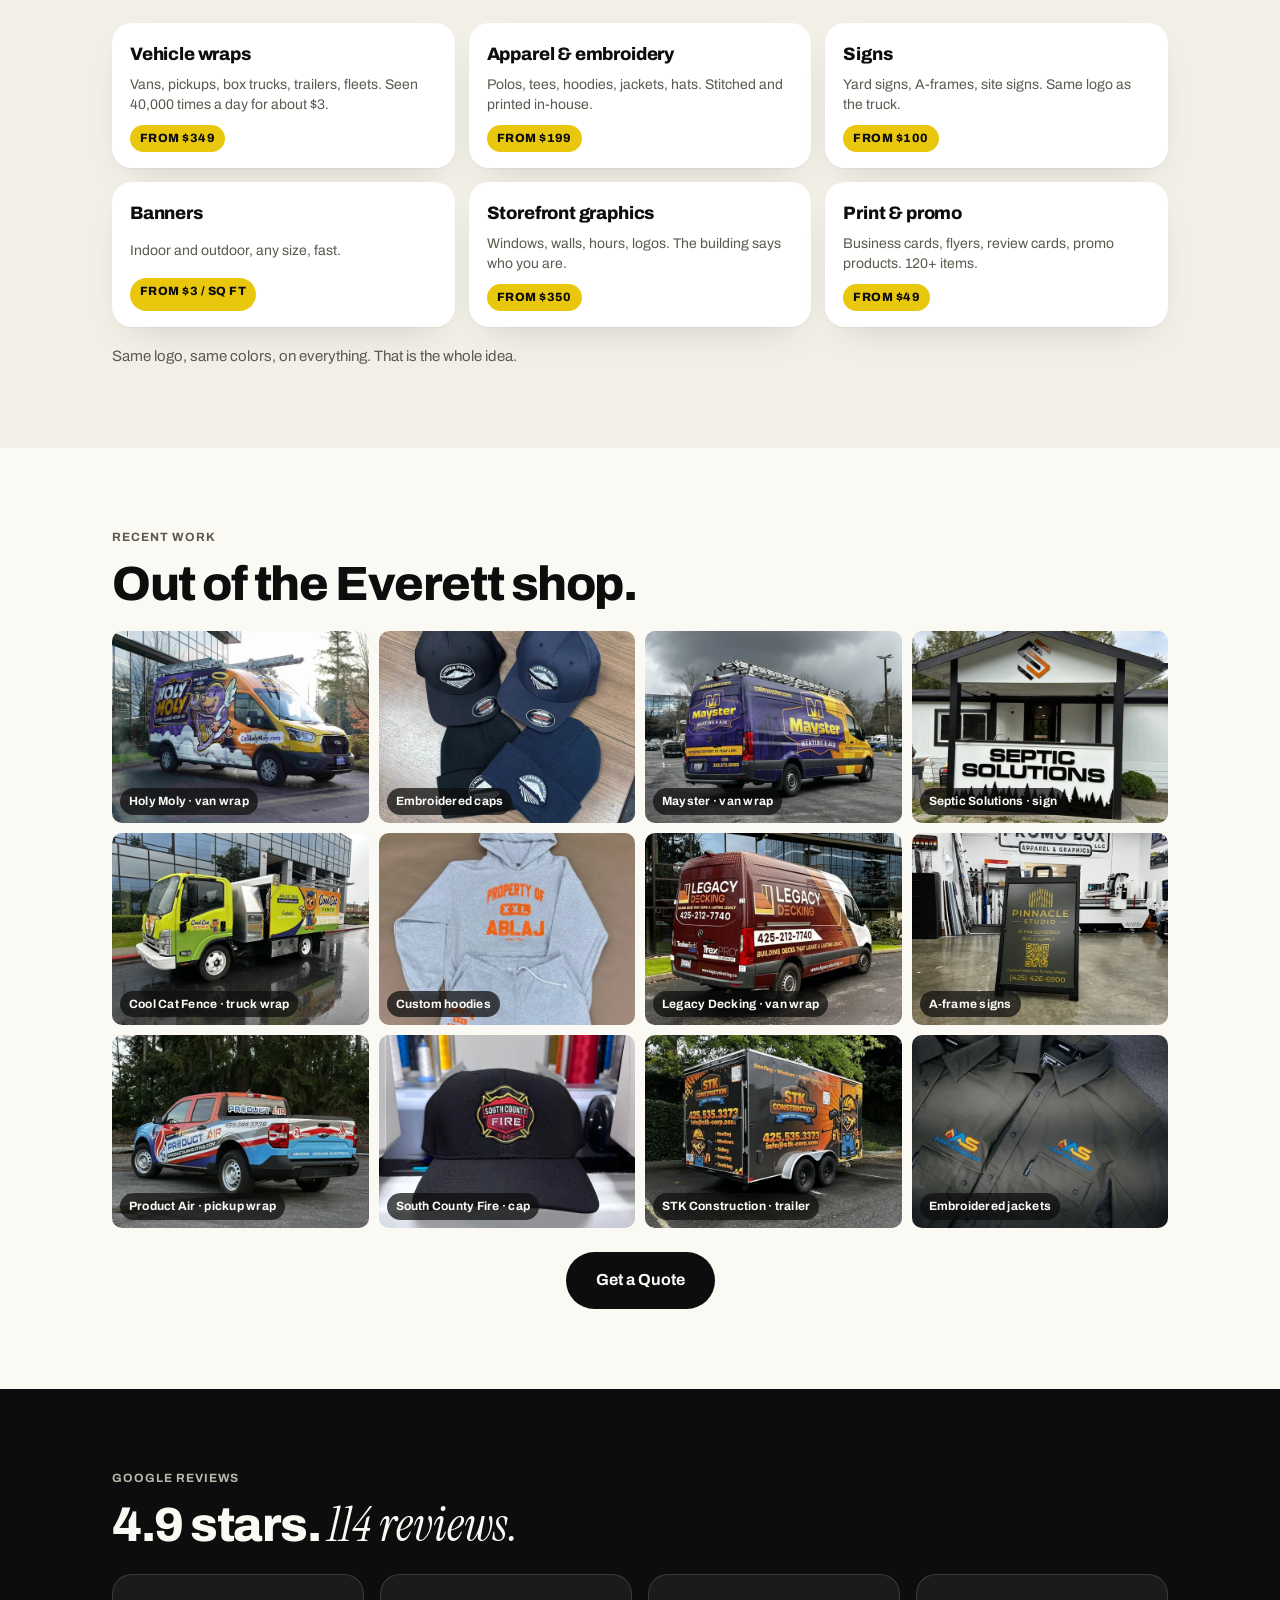
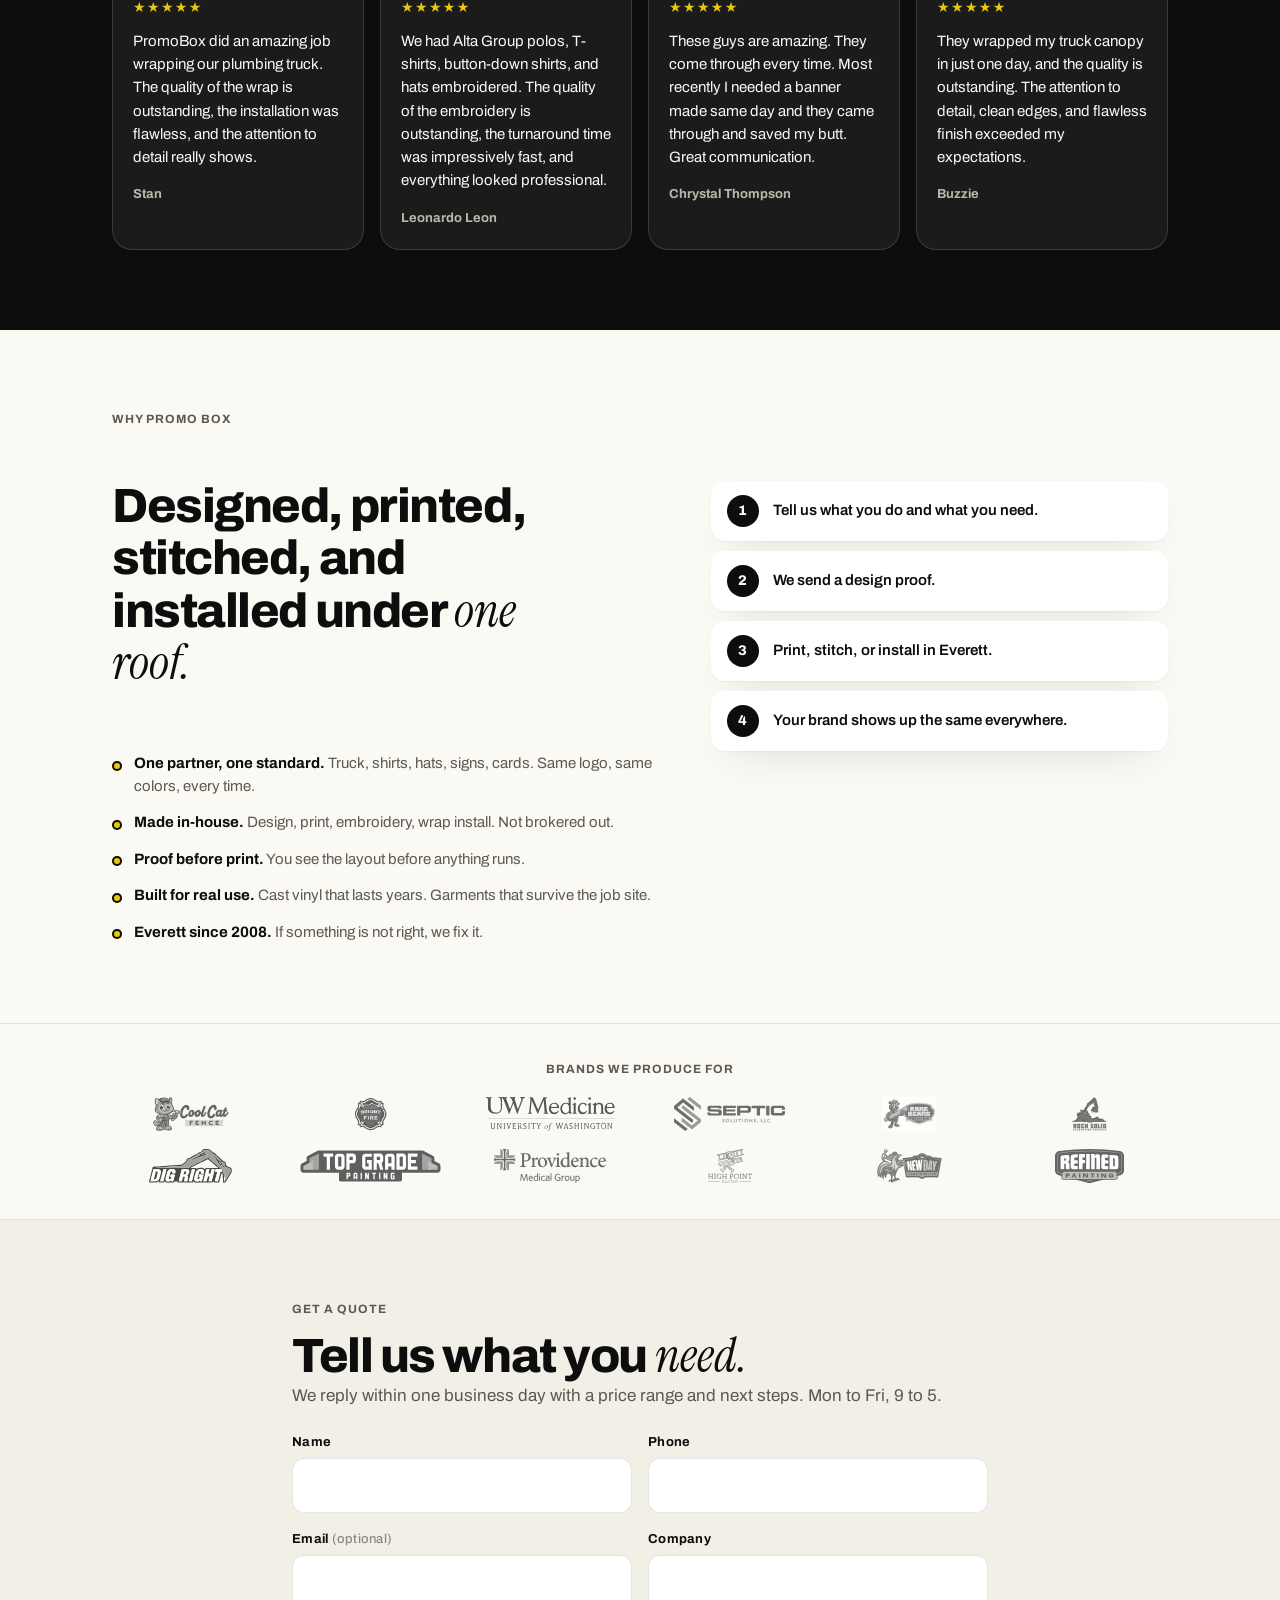
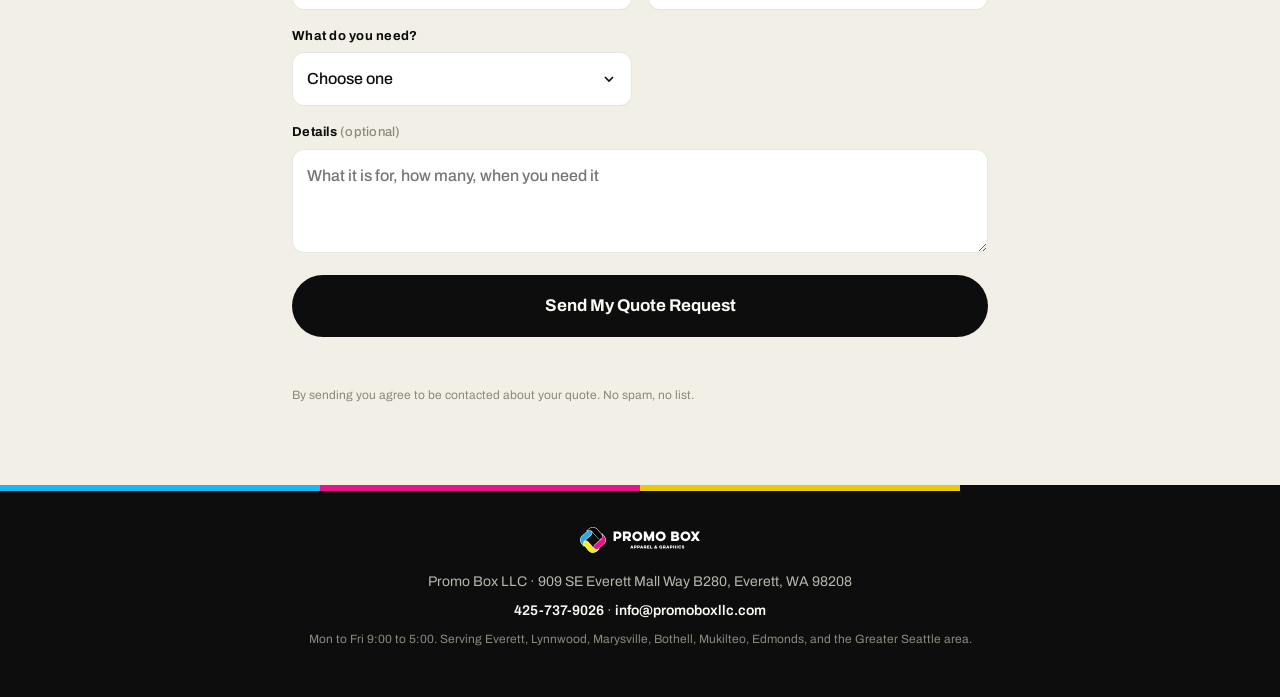
==== commit d336d7e4: "site: 2026-09-03_1555" ====
--- a/site/index.html
+++ b/site/index.html
@@ -4,10 +4,10 @@
 <meta charset="utf-8">
 <meta name="viewport" content="width=device-width, initial-scale=1, viewport-fit=cover">
 <title>Watch This | Promo Box</title>
-<meta name="description" content="One short video from the Promo Box wrap shop in Everett. A wrapped truck gets seen 40,000 times a day for about $3.">
+<meta name="description" content="One short video. Everything the Promo Box shop in Everett makes for local businesses: vehicle wraps, embroidery, apparel, signs, banners, print.">
 <meta name="robots" content="noindex, nofollow">
 <meta property="og:title" content="Watch this before you put your phone away.">
-<meta property="og:description" content="Vehicle wraps designed, printed, and installed in Everett, WA since 2008. Watch the video, get a quote.">
+<meta property="og:description" content="Vehicle wraps, embroidery, apparel, signs, banners, print. One Everett shop since 2008. Watch the video.">
 <meta property="og:image" content="assets/wraps/holymoly-van-1200.webp">
 <link rel="icon" type="image/png" href="assets/favicon.png">
 <link rel="preconnect" href="https://fonts.googleapis.com">
@@ -20,7 +20,7 @@
 <div class="cmyk-bar" aria-hidden="true"><span></span><span></span><span></span><span></span></div>
 
 <div class="announce"><div class="announce-inner">
-  <span>Scanned at Lakeside Surf</span><span class="dot">•</span><span>Everett wrap shop</span><span class="dot">•</span><span>4.9 ★</span>
+  <span>Scanned at Lakeside Surf</span><span class="dot">•</span><span>Everett print &amp; wrap shop</span><span class="dot">•</span><span>4.9 ★</span>
 </div></div>
 
 <header class="site-header">
@@ -33,7 +33,7 @@
   <div class="wrap">
     <p class="eyebrow">You found the code</p>
     <h1>Watch this before you put your <span class="em">phone away.</span></h1>
-    <p class="sub">One short video from the wrap shop in Everett. A wrapped truck gets seen 40,000 times a day. It costs about $3 a day. Press play.</p>
+    <p class="sub">One short video. Everything the Everett shop makes for local businesses: vehicle wraps, embroidery, apparel, signs, banners, print. Press play.</p>
   </div>
 
   <div class="vsl-wrap">
@@ -48,50 +48,52 @@
       </div>
       <button class="vsl-sound" id="vsl-sound" type="button" hidden>Tap for sound</button>
     </div>
-    <p class="vsl-under">Then get a wrap quote in about 30 seconds. Or don't. The video is the point.</p>
+    <p class="vsl-under">Then tell us what you need, in about 30 seconds. Or don't. The video is the point.</p>
   </div>
 
 <div class="wrap hero-cta" id="hero-cta">
-    <a class="btn btn-primary btn-lg" href="#quote">Get My Wrap Quote</a>
-    <p class="cta-note">Free design proof. No pressure. Or call <a href="tel:+14257379026">425-737-9026</a>.</p>
-    <p class="proof-line">4.9 ★ from 114 Google reviews · Packages from $349</p>
-  </div>
-</section>
-
-<section class="math">
-  <div class="wrap">
-    <p class="eyebrow">The math</p>
-    <h2>The cheapest ad in <span class="em">Seattle</span> is parked in your driveway.</h2>
-    <div class="stats">
-      <div class="stat"><strong>40–60k</strong><span>impressions a day on Puget Sound roads</span></div>
-      <div class="stat"><strong>5+ yrs</strong><span>a quality wrap lasts with basic care</span></div>
-      <div class="stat"><strong>$3</strong><span>a day over the life of the wrap</span></div>
-      <div class="stat"><strong>$349</strong><span>where wrap packages start</span></div>
-    </div>
-    <p class="math-copy">A full wrap runs about $5,000 and lasts about five years. That is under $1,000 a year. Under $100 a month. About $3 a day to put your name in front of tens of thousands of people. No ad platform gets close, and you never pay per click.</p>
+    <a class="btn btn-primary btn-lg" href="#quote">Get a Quote</a>
+    <p class="cta-note">Proof before anything prints. No pressure. Or call <a href="tel:+14257379026">425-737-9026</a>.</p>
+    <p class="proof-line">4.9 ★ from 114 Google reviews · Everett, WA since 2008</p>
+  </div>
+</section>
+
+<section class="services">
+  <div class="wrap">
+    <p class="eyebrow">What we make</p>
+    <h2>One shop. Everything your business <span class="em">wears and drives.</span></h2>
+    <div class="svc-grid">
+      <a class="svc" href="#quote"><strong>Vehicle wraps</strong><span>Vans, pickups, box trucks, trailers, fleets. Seen 40,000 times a day for about $3.</span><em>from $349</em></a>
+      <a class="svc" href="#quote"><strong>Apparel &amp; embroidery</strong><span>Polos, tees, hoodies, jackets, hats. Stitched and printed in-house.</span><em>from $199</em></a>
+      <a class="svc" href="#quote"><strong>Signs</strong><span>Yard signs, A-frames, site signs. Same logo as the truck.</span><em>from $100</em></a>
+      <a class="svc" href="#quote"><strong>Banners</strong><span>Indoor and outdoor, any size, fast.</span><em>from $3 / sq ft</em></a>
+      <a class="svc" href="#quote"><strong>Storefront graphics</strong><span>Windows, walls, hours, logos. The building says who you are.</span><em>from $350</em></a>
+      <a class="svc" href="#quote"><strong>Print &amp; promo</strong><span>Business cards, flyers, review cards, promo products. 120+ items.</span><em>from $49</em></a>
+    </div>
+    <p class="svc-note">Same logo, same colors, on everything. That is the whole idea.</p>
   </div>
 </section>
 
 <section class="work">
   <div class="wrap">
     <p class="eyebrow">Recent work</p>
-    <h2>Wraps out of the Everett shop.</h2>
+    <h2>Out of the Everett shop.</h2>
   </div>
   <div class="grid" id="work-grid">
-    <figure><img src="assets/wraps/holymoly-van-640.webp" srcset="assets/wraps/holymoly-van-640.webp 640w, assets/wraps/holymoly-van-1200.webp 1200w" sizes="(min-width:720px) 33vw, 50vw" alt="Holy Moly van wrap" loading="lazy" width="1200" height="900"><figcaption>Holy Moly</figcaption></figure>
-    <figure><img src="assets/wraps/mayster-van-640.webp" srcset="assets/wraps/mayster-van-640.webp 640w, assets/wraps/mayster-van-1200.webp 1200w" sizes="(min-width:720px) 33vw, 50vw" alt="Mayster Heating and Air van wrap" loading="lazy" width="1200" height="900"><figcaption>Mayster Heating &amp; Air</figcaption></figure>
-    <figure><img src="assets/wraps/coolcat-truck-640.webp" srcset="assets/wraps/coolcat-truck-640.webp 640w, assets/wraps/coolcat-truck-1200.webp 1200w" sizes="(min-width:720px) 33vw, 50vw" alt="Cool Cat Fence truck wrap" loading="lazy" width="1200" height="900"><figcaption>Cool Cat Fence</figcaption></figure>
-    <figure><img src="assets/wraps/legacy-decking-van-640.webp" srcset="assets/wraps/legacy-decking-van-640.webp 640w, assets/wraps/legacy-decking-van-1200.webp 1200w" sizes="(min-width:720px) 33vw, 50vw" alt="Legacy Decking van wrap" loading="lazy" width="1200" height="900"><figcaption>Legacy Decking</figcaption></figure>
-    <figure><img src="assets/wraps/productair-pickup-640.webp" srcset="assets/wraps/productair-pickup-640.webp 640w, assets/wraps/productair-pickup-1200.webp 1200w" sizes="(min-width:720px) 33vw, 50vw" alt="Product Air pickup wrap" loading="lazy" width="1200" height="900"><figcaption>Product Air</figcaption></figure>
-    <figure><img src="assets/wraps/septic-truck-640.webp" srcset="assets/wraps/septic-truck-640.webp 640w, assets/wraps/septic-truck-1200.webp 1200w" sizes="(min-width:720px) 33vw, 50vw" alt="Septic Solutions truck wrap" loading="lazy" width="1200" height="900"><figcaption>Septic Solutions</figcaption></figure>
-    <figure><img src="assets/wraps/stk-trailer-640.webp" srcset="assets/wraps/stk-trailer-640.webp 640w, assets/wraps/stk-trailer-1200.webp 1200w" sizes="(min-width:720px) 33vw, 50vw" alt="STK Construction trailer wrap" loading="lazy" width="1200" height="900"><figcaption>STK Construction</figcaption></figure>
-    <figure><img src="assets/wraps/optima-pickup-640.webp" srcset="assets/wraps/optima-pickup-640.webp 640w, assets/wraps/optima-pickup-1200.webp 1200w" sizes="(min-width:720px) 33vw, 50vw" alt="Optima pickup wrap" loading="lazy" width="1200" height="900"><figcaption>Optima</figcaption></figure>
-    <figure><img src="assets/wraps/squatch-van-640.webp" srcset="assets/wraps/squatch-van-640.webp 640w, assets/wraps/squatch-van-1200.webp 1200w" sizes="(min-width:720px) 33vw, 50vw" alt="Squatch Roofing van wrap" loading="lazy" width="1200" height="900"><figcaption>Squatch Roofing</figcaption></figure>
-    <figure><img src="assets/wraps/coolcat-pickup-640.webp" srcset="assets/wraps/coolcat-pickup-640.webp 640w, assets/wraps/coolcat-pickup-1200.webp 1200w" sizes="(min-width:720px) 33vw, 50vw" alt="Cool Cat Fence pickup wrap" loading="lazy" width="1200" height="900"><figcaption>Cool Cat Fence</figcaption></figure>
-    <figure><img src="assets/wraps/productair-van-640.webp" srcset="assets/wraps/productair-van-640.webp 640w, assets/wraps/productair-van-1200.webp 1200w" sizes="(min-width:720px) 33vw, 50vw" alt="Product Air van wrap" loading="lazy" width="1200" height="900"><figcaption>Product Air</figcaption></figure>
-    <figure><img src="assets/wraps/alta-van-640.webp" srcset="assets/wraps/alta-van-640.webp 640w, assets/wraps/alta-van-1200.webp 1200w" sizes="(min-width:720px) 33vw, 50vw" alt="Alta Group van wrap" loading="lazy" width="1200" height="900"><figcaption>Alta Group</figcaption></figure>
-  </div>
-  <div class="wrap center"><a class="btn btn-primary" href="#quote">Get My Wrap Quote</a></div>
+    <figure><img src="assets/wraps/holymoly-van-640.webp" srcset="assets/wraps/holymoly-van-640.webp 640w, assets/wraps/holymoly-van-1200.webp 1200w" sizes="(min-width:720px) 33vw, 50vw" alt="Holy Moly van wrap" loading="lazy" width="1200" height="900"><figcaption>Holy Moly · van wrap</figcaption></figure>
+    <figure><img src="assets/shop/embroidery-caps-640.webp" srcset="assets/shop/embroidery-caps-640.webp 640w, assets/shop/embroidery-caps-1200.webp 1200w" sizes="(min-width:720px) 33vw, 50vw" alt="Embroidered caps" loading="lazy" width="1200" height="900"><figcaption>Embroidered caps</figcaption></figure>
+    <figure><img src="assets/wraps/mayster-van-640.webp" srcset="assets/wraps/mayster-van-640.webp 640w, assets/wraps/mayster-van-1200.webp 1200w" sizes="(min-width:720px) 33vw, 50vw" alt="Mayster Heating and Air van wrap" loading="lazy" width="1200" height="900"><figcaption>Mayster · van wrap</figcaption></figure>
+    <figure><img src="assets/shop/sign-septic-640.webp" srcset="assets/shop/sign-septic-640.webp 640w, assets/shop/sign-septic-1200.webp 1200w" sizes="(min-width:720px) 33vw, 50vw" alt="Septic Solutions sign" loading="lazy" width="1200" height="900"><figcaption>Septic Solutions · sign</figcaption></figure>
+    <figure><img src="assets/wraps/coolcat-truck-640.webp" srcset="assets/wraps/coolcat-truck-640.webp 640w, assets/wraps/coolcat-truck-1200.webp 1200w" sizes="(min-width:720px) 33vw, 50vw" alt="Cool Cat Fence truck wrap" loading="lazy" width="1200" height="900"><figcaption>Cool Cat Fence · truck wrap</figcaption></figure>
+    <figure><img src="assets/shop/apparel-hoodie-640.webp" srcset="assets/shop/apparel-hoodie-640.webp 640w, assets/shop/apparel-hoodie-1200.webp 1200w" sizes="(min-width:720px) 33vw, 50vw" alt="Custom printed hoodie" loading="lazy" width="1200" height="900"><figcaption>Custom hoodies</figcaption></figure>
+    <figure><img src="assets/wraps/legacy-decking-van-640.webp" srcset="assets/wraps/legacy-decking-van-640.webp 640w, assets/wraps/legacy-decking-van-1200.webp 1200w" sizes="(min-width:720px) 33vw, 50vw" alt="Legacy Decking van wrap" loading="lazy" width="1200" height="900"><figcaption>Legacy Decking · van wrap</figcaption></figure>
+    <figure><img src="assets/shop/aframe-shop-640.webp" srcset="assets/shop/aframe-shop-640.webp 640w, assets/shop/aframe-shop-1200.webp 1200w" sizes="(min-width:720px) 33vw, 50vw" alt="A-frame sign" loading="lazy" width="1200" height="900"><figcaption>A-frame signs</figcaption></figure>
+    <figure><img src="assets/wraps/productair-pickup-640.webp" srcset="assets/wraps/productair-pickup-640.webp 640w, assets/wraps/productair-pickup-1200.webp 1200w" sizes="(min-width:720px) 33vw, 50vw" alt="Product Air pickup wrap" loading="lazy" width="1200" height="900"><figcaption>Product Air · pickup wrap</figcaption></figure>
+    <figure><img src="assets/shop/embroidery-cap-fire-640.webp" srcset="assets/shop/embroidery-cap-fire-640.webp 640w, assets/shop/embroidery-cap-fire-1200.webp 1200w" sizes="(min-width:720px) 33vw, 50vw" alt="South County Fire embroidered cap" loading="lazy" width="1200" height="900"><figcaption>South County Fire · cap</figcaption></figure>
+    <figure><img src="assets/wraps/stk-trailer-640.webp" srcset="assets/wraps/stk-trailer-640.webp 640w, assets/wraps/stk-trailer-1200.webp 1200w" sizes="(min-width:720px) 33vw, 50vw" alt="STK Construction trailer wrap" loading="lazy" width="1200" height="900"><figcaption>STK Construction · trailer</figcaption></figure>
+    <figure><img src="assets/shop/apparel-jacket-640.webp" srcset="assets/shop/apparel-jacket-640.webp 640w, assets/shop/apparel-jacket-1200.webp 1200w" sizes="(min-width:720px) 33vw, 50vw" alt="Embroidered work jacket" loading="lazy" width="1200" height="900"><figcaption>Embroidered jackets</figcaption></figure>
+  </div>
+  <div class="wrap center"><a class="btn btn-primary" href="#quote">Get a Quote</a></div>
 </section>
 
 <section class="reviews">
@@ -100,9 +102,9 @@
     <h2>4.9 stars. <span class="em">114 reviews.</span></h2>
     <div class="review-list">
       <blockquote><span class="stars">★★★★★</span><p>PromoBox did an amazing job wrapping our plumbing truck. The quality of the wrap is outstanding, the installation was flawless, and the attention to detail really shows.</p><cite>Stan</cite></blockquote>
+      <blockquote><span class="stars">★★★★★</span><p>We had Alta Group polos, T-shirts, button-down shirts, and hats embroidered. The quality of the embroidery is outstanding, the turnaround time was impressively fast, and everything looked professional.</p><cite>Leonardo Leon</cite></blockquote>
+      <blockquote><span class="stars">★★★★★</span><p>These guys are amazing. They come through every time. Most recently I needed a banner made same day and they came through and saved my butt. Great communication.</p><cite>Chrystal Thompson</cite></blockquote>
       <blockquote><span class="stars">★★★★★</span><p>They wrapped my truck canopy in just one day, and the quality is outstanding. The attention to detail, clean edges, and flawless finish exceeded my expectations.</p><cite>Buzzie</cite></blockquote>
-      <blockquote><span class="stars">★★★★★</span><p>Promo Box did an awesome job on my box truck wrap. The truck looks even better in person than it does in the photos. Clean, professional, and exactly the look I wanted for my plumbing company.</p><cite>Stanislav Tsymbalyuk</cite></blockquote>
-      <blockquote><span class="stars">★★★★★</span><p>Huge thanks to Andrey and the team at Promobox for saving the day. We had a rough run with a different company recently, but Promobox came in and crushed it. The final product is incredible.</p><cite>Jake Garner</cite></blockquote>
     </div>
   </div>
 </section>
@@ -110,19 +112,19 @@
 <section class="why">
   <div class="wrap">
     <p class="eyebrow">Why Promo Box</p>
-    <h2>Designed, printed, and installed under <span class="em">one roof.</span></h2>
+    <h2>Designed, printed, stitched, and installed under <span class="em">one roof.</span></h2>
     <ul class="why-list">
-      <li><strong>Premium cast vinyl.</strong> Not the bargain film that peels in a year. Heat it and it goes back to shape.</li>
-      <li><strong>Free design proof.</strong> You see the layout on your vehicle before anything prints.</li>
-      <li><strong>Built to read at speed.</strong> Big name, clear phone number, brand colors. Nothing you have to squint at.</li>
-      <li><strong>Fleet consistency.</strong> Layouts documented so truck ten matches truck one.</li>
-      <li><strong>Everett since 2008.</strong> In-house crew, not a broker. If something is not right, we fix it.</li>
+      <li><strong>One partner, one standard.</strong> Truck, shirts, hats, signs, cards. Same logo, same colors, every time.</li>
+      <li><strong>Made in-house.</strong> Design, print, embroidery, wrap install. Not brokered out.</li>
+      <li><strong>Proof before print.</strong> You see the layout before anything runs.</li>
+      <li><strong>Built for real use.</strong> Cast vinyl that lasts years. Garments that survive the job site.</li>
+      <li><strong>Everett since 2008.</strong> If something is not right, we fix it.</li>
     </ul>
     <div class="steps">
-      <div class="step"><span>1</span><p>Tell us the vehicle and what you do.</p></div>
-      <div class="step"><span>2</span><p>We send a free design proof.</p></div>
-      <div class="step"><span>3</span><p>Print and install in Everett.</p></div>
-      <div class="step"><span>4</span><p>Drive it. It works every mile.</p></div>
+      <div class="step"><span>1</span><p>Tell us what you do and what you need.</p></div>
+      <div class="step"><span>2</span><p>We send a design proof.</p></div>
+      <div class="step"><span>3</span><p>Print, stitch, or install in Everett.</p></div>
+      <div class="step"><span>4</span><p>Your brand shows up the same everywhere.</p></div>
     </div>
   </div>
 </section>
@@ -150,20 +152,20 @@
 <section class="quote" id="quote">
   <div class="wrap">
     <p class="eyebrow">Get a quote</p>
-    <h2>Tell us about the <span class="em">vehicle.</span></h2>
+    <h2>Tell us what you <span class="em">need.</span></h2>
     <p class="sub">We reply within one business day with a price range and next steps. Mon to Fri, 9 to 5.</p>
     <form id="quote-form" novalidate>
       <label>Name<input type="text" name="name" autocomplete="name" required></label>
       <label>Phone<input type="tel" name="phone" autocomplete="tel" inputmode="tel" required></label>
       <label><span class="lbl">Email <span class="opt">(optional)</span></span><input type="email" name="email" autocomplete="email" inputmode="email"></label>
       <label>Company<input type="text" name="company_name" autocomplete="organization"></label>
-      <label>Vehicle
-        <select name="vehicle" required>
+      <label>What do you need?
+        <select name="need" required>
           <option value="">Choose one</option>
-          <option>Van</option><option>Pickup truck</option><option>Box truck</option><option>Trailer</option><option>Car or SUV</option><option>Fleet (3 or more)</option><option>Other</option>
+          <option>Vehicle wrap or graphics</option><option>Apparel or embroidery</option><option>Signs or banners</option><option>Storefront graphics</option><option>Print or promo products</option><option>A few of these</option><option>Not sure yet</option>
         </select>
       </label>
-      <label><span class="lbl">What do you need? <span class="opt">(optional)</span></span><textarea name="description" rows="3" placeholder="Full wrap, partial, lettering, how many vehicles"></textarea></label>
+      <label><span class="lbl">Details <span class="opt">(optional)</span></span><textarea name="description" rows="3" placeholder="What it is for, how many, when you need it"></textarea></label>
       <div class="hp" aria-hidden="true"><label>Website<input type="text" name="website" tabindex="-1" autocomplete="off"></label></div>
       <button class="btn btn-primary btn-lg" type="submit">Send My Quote Request</button>
       <p class="form-status" id="form-status" role="status" aria-live="polite"></p>
@@ -189,7 +191,7 @@
 </footer>
 
 <div class="sticky-cta" id="sticky-cta" hidden>
-  <a class="btn btn-primary" href="#quote">Get My Wrap Quote</a>
+  <a class="btn btn-primary" href="#quote">Get a Quote</a>
   <a class="btn btn-ghost on-dark" href="tel:+14257379026" aria-label="Call 425-737-9026">Call</a>
 </div>
 
--- a/site/styles.css
+++ b/site/styles.css
@@ -88,6 +88,15 @@
 
 /* sections */
 section{padding:var(--sec-y) 0}
+.services{background:var(--card)}
+.services h2{max-width:16ch}
+.svc-grid{display:grid;gap:10px;margin:22px 0 18px}
+.svc{display:grid;gap:6px;background:var(--white);border-radius:var(--r-card);padding:18px 18px 16px;box-shadow:var(--shadow-card);text-decoration:none;transition:transform var(--fast) var(--ease)}
+.svc:active{transform:scale(.99)}
+.svc strong{font-size:1.125rem;font-weight:800;letter-spacing:-.01em}
+.svc span{font-size:.875rem;color:var(--ink-2);line-height:1.45}
+.svc em{font-style:normal;font-size:.75rem;font-weight:800;letter-spacing:.04em;text-transform:uppercase;color:var(--ink);background:var(--yellow);border-radius:var(--r-pill);padding:4px 10px;justify-self:start;margin-top:4px}
+.svc-note{font-size:.9375rem;color:var(--ink-2)}
 .math{background:var(--card)}
 .math h2{max-width:16ch}
 .stats{display:grid;grid-template-columns:1fr 1fr;gap:12px;margin:24px 0}
@@ -167,6 +176,7 @@
   .hero .sub{max-width:44ch;font-size:1.125rem}
   .btn-lg{width:auto;min-width:280px}
   .stats{grid-template-columns:repeat(4,1fr);gap:16px}
+  .svc-grid{grid-template-columns:repeat(2,1fr);gap:14px}
   .stat strong{font-size:2.4rem}
   .grid{grid-template-columns:repeat(3,1fr);gap:10px;padding:0 var(--gutter);max-width:var(--max-w);margin:0 auto}
   .grid figcaption{font-size:.75rem}
@@ -193,6 +203,8 @@
   .math .stats{grid-column:1/-1;grid-template-columns:repeat(4,1fr);margin:8px 0 0}
   .math-copy{grid-column:2;grid-row:2;align-self:center;font-size:1.125rem;padding-top:8px}
   .grid{grid-template-columns:repeat(4,1fr)}
+  .svc-grid{grid-template-columns:repeat(3,1fr)}
+  .services h2{max-width:20ch}
   .review-list{grid-template-columns:repeat(4,1fr)}
   .sticky-cta{display:none}
   .site-footer .wrap{padding-bottom:40px}
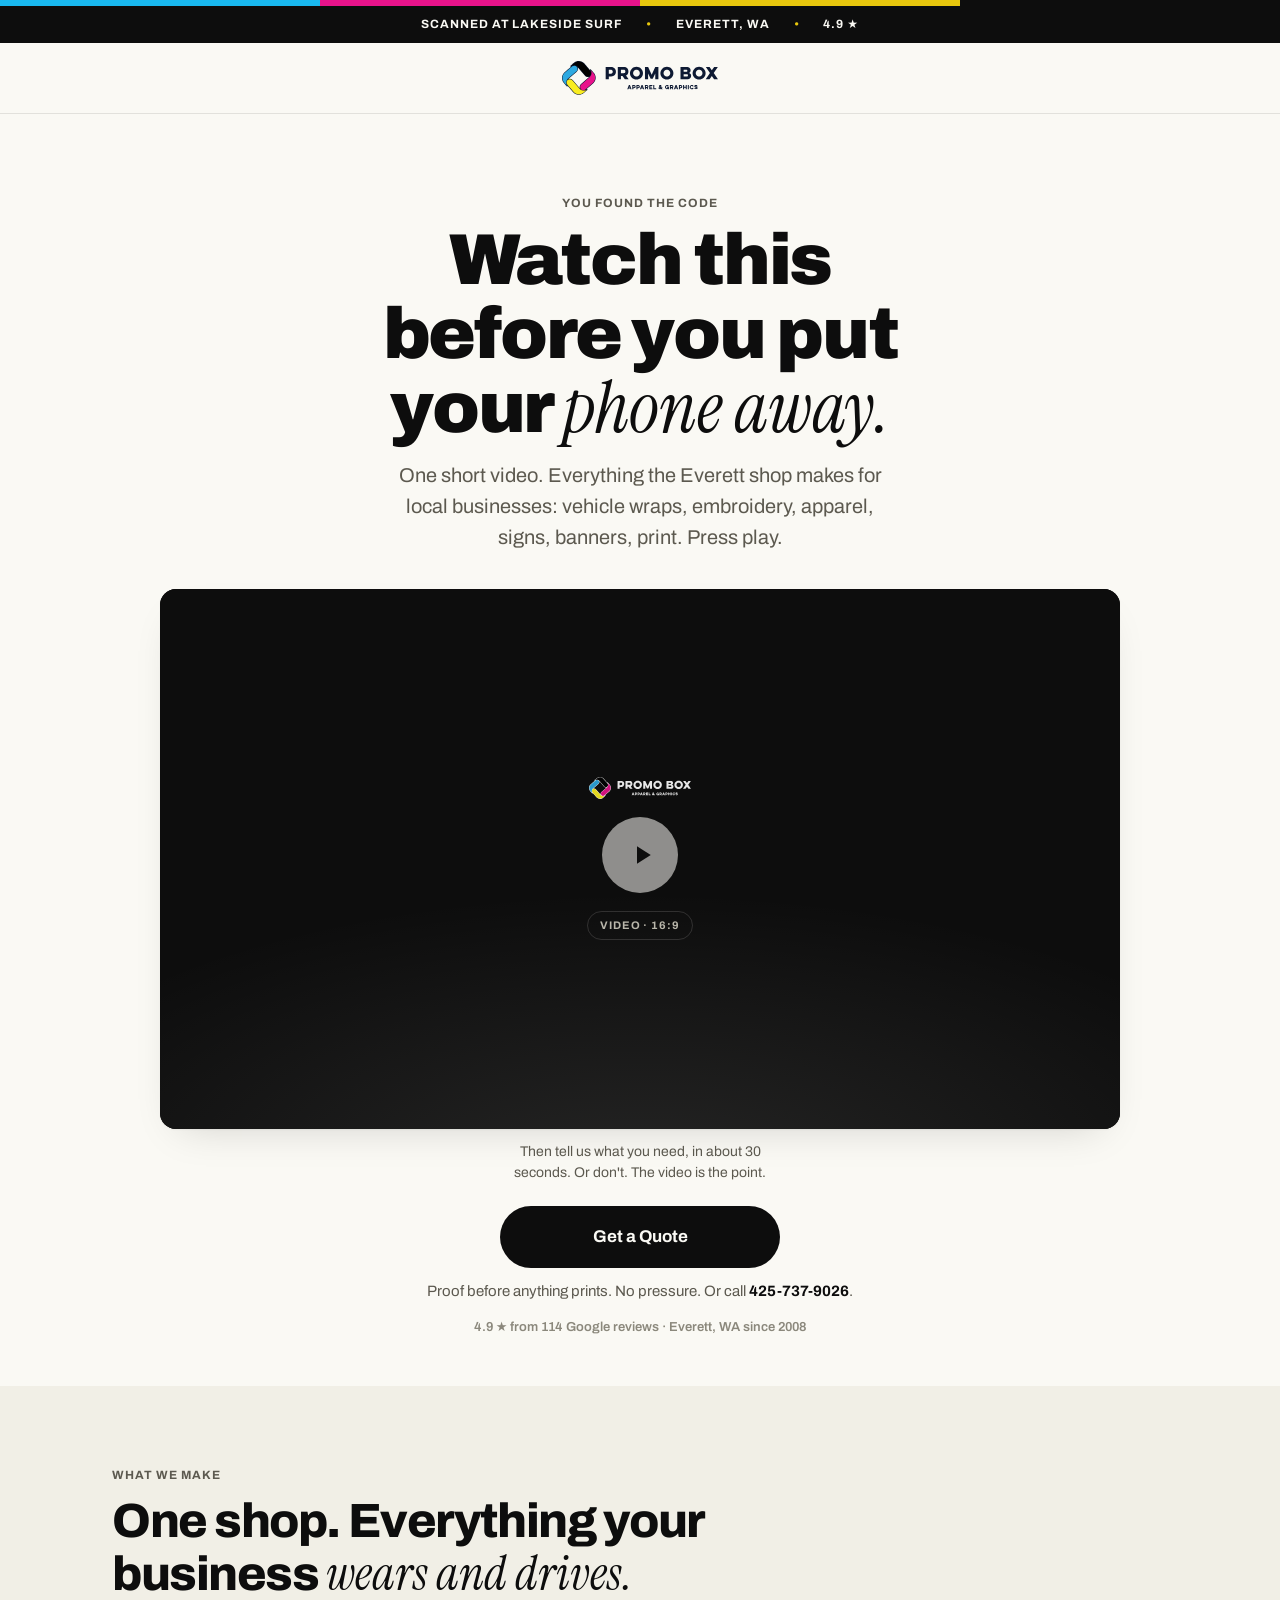
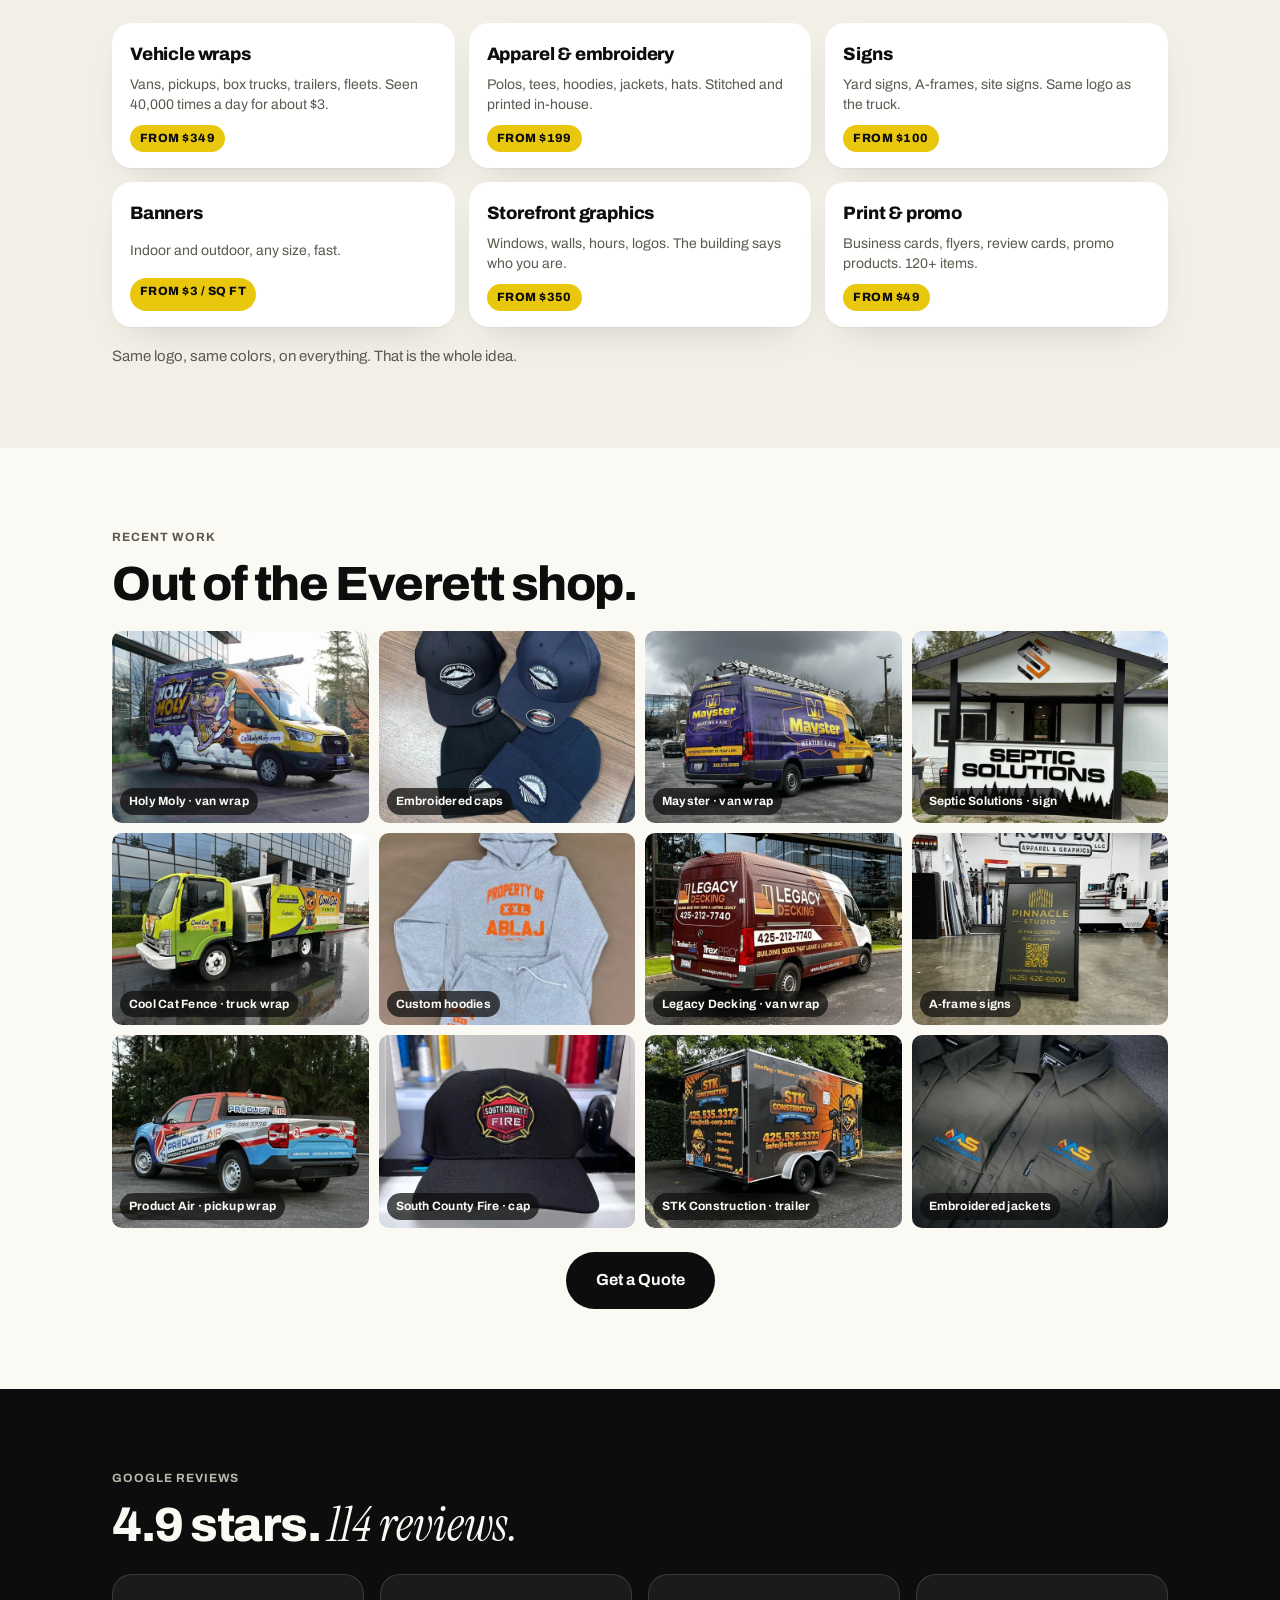
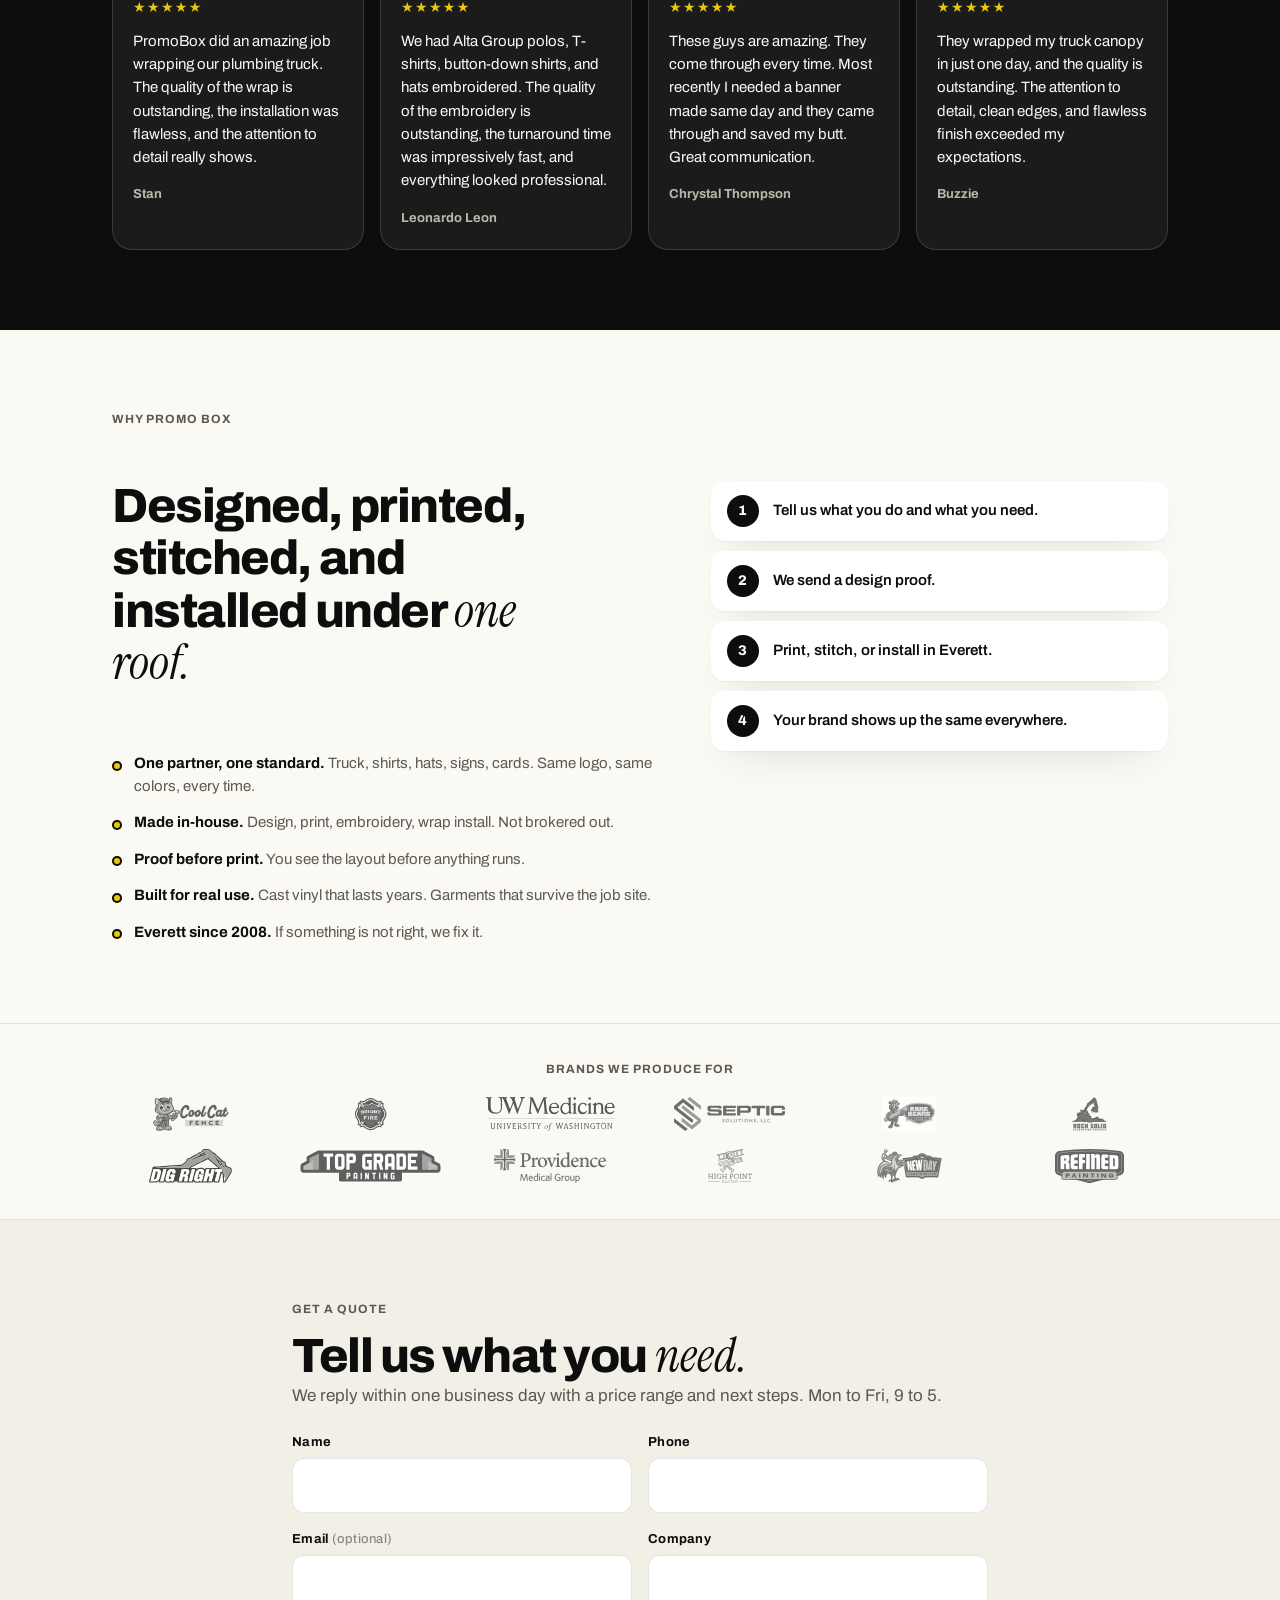
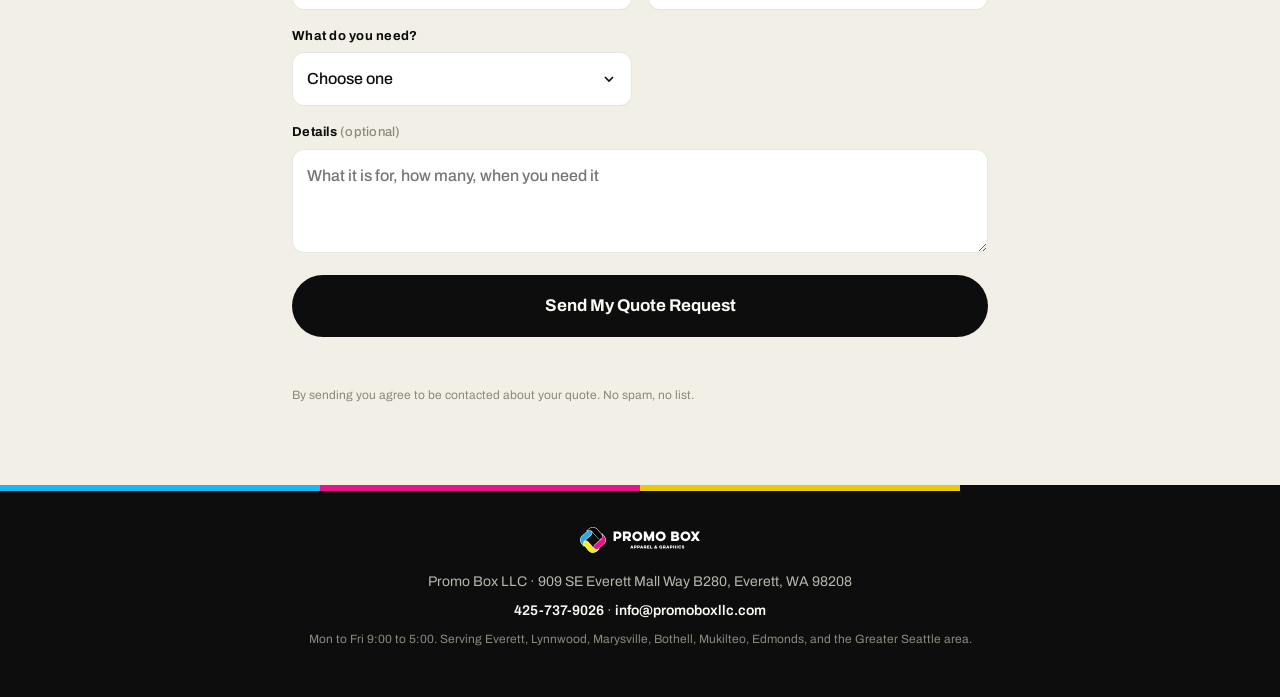
==== commit a287eabf: "site: 2026-09-03_1555" ====
--- a/site/index.html
+++ b/site/index.html
@@ -20,7 +20,7 @@
 <div class="cmyk-bar" aria-hidden="true"><span></span><span></span><span></span><span></span></div>
 
 <div class="announce"><div class="announce-inner">
-  <span>Scanned at Lakeside Surf</span><span class="dot">•</span><span>Everett print &amp; wrap shop</span><span class="dot">•</span><span>4.9 ★</span>
+  <span>Scanned at Lakeside Surf</span><span class="dot">•</span><span>Everett, WA</span><span class="dot">•</span><span>4.9 ★</span>
 </div></div>
 
 <header class="site-header">
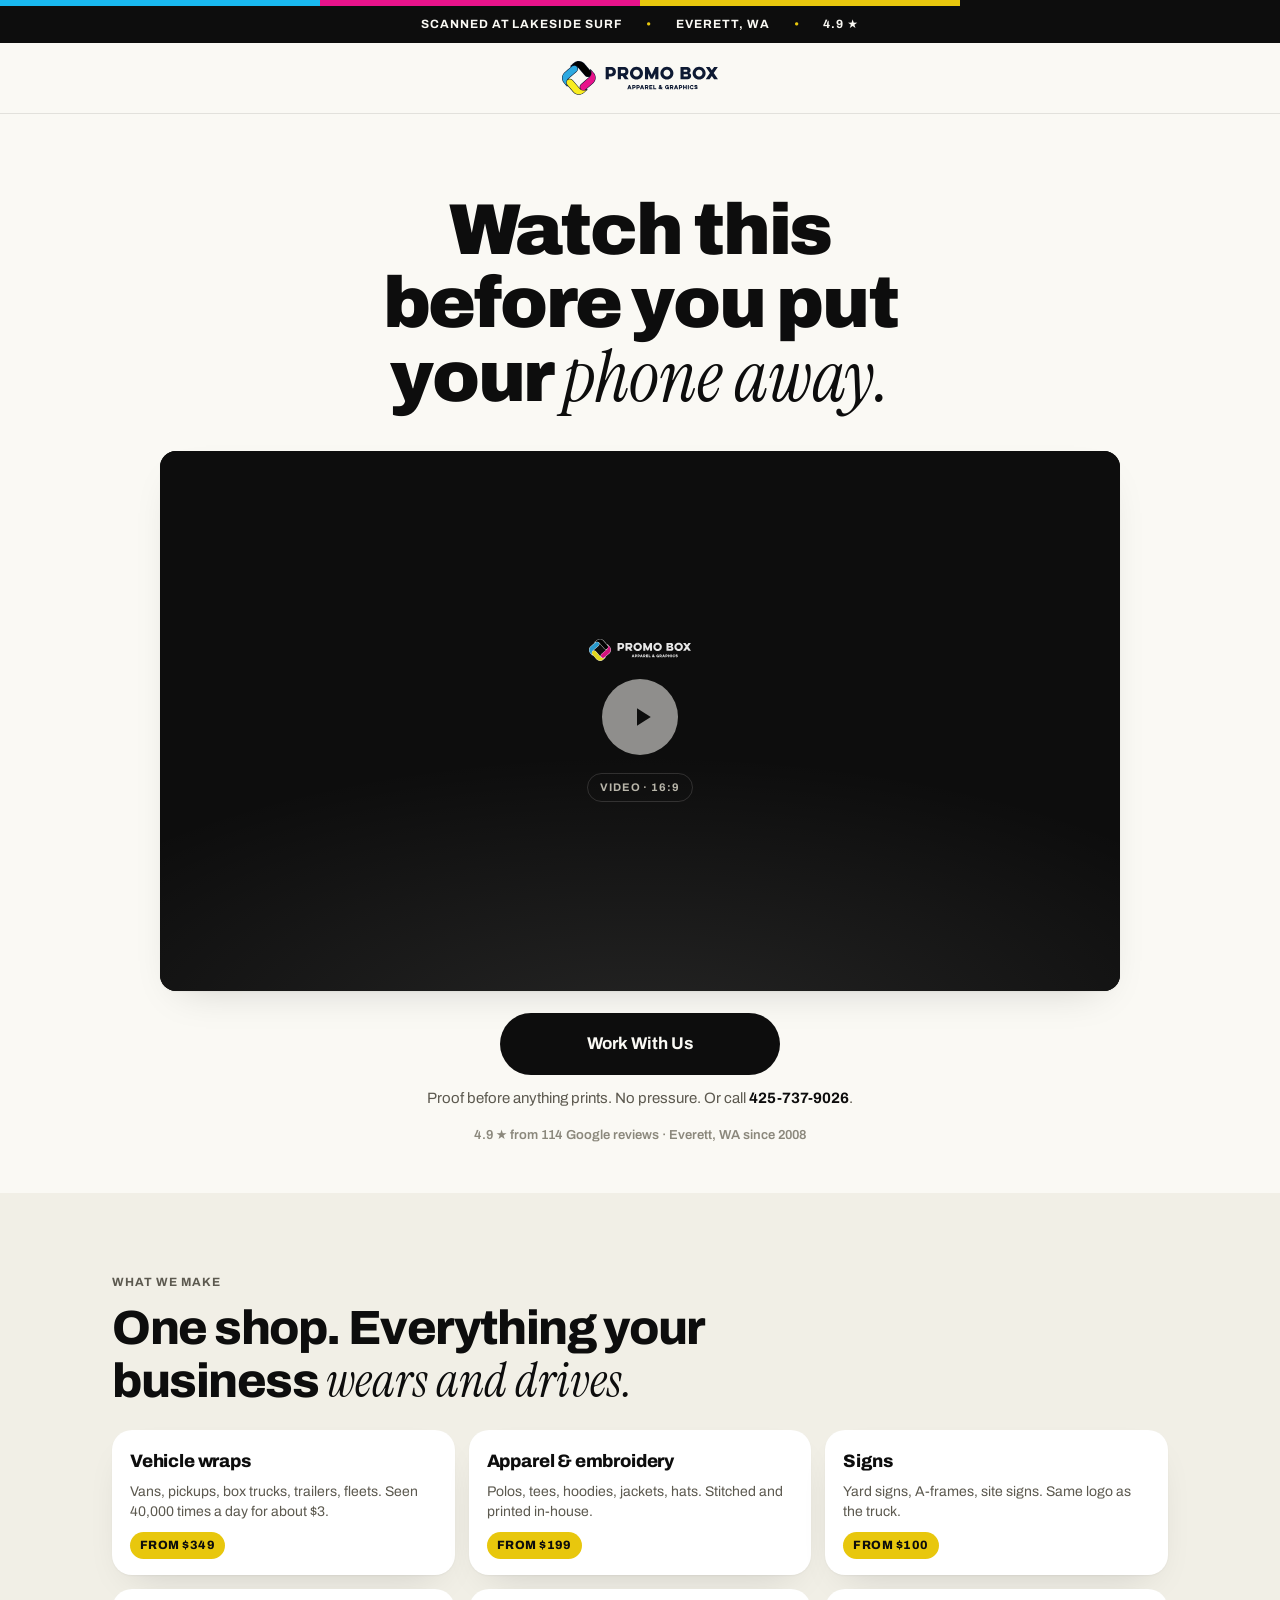
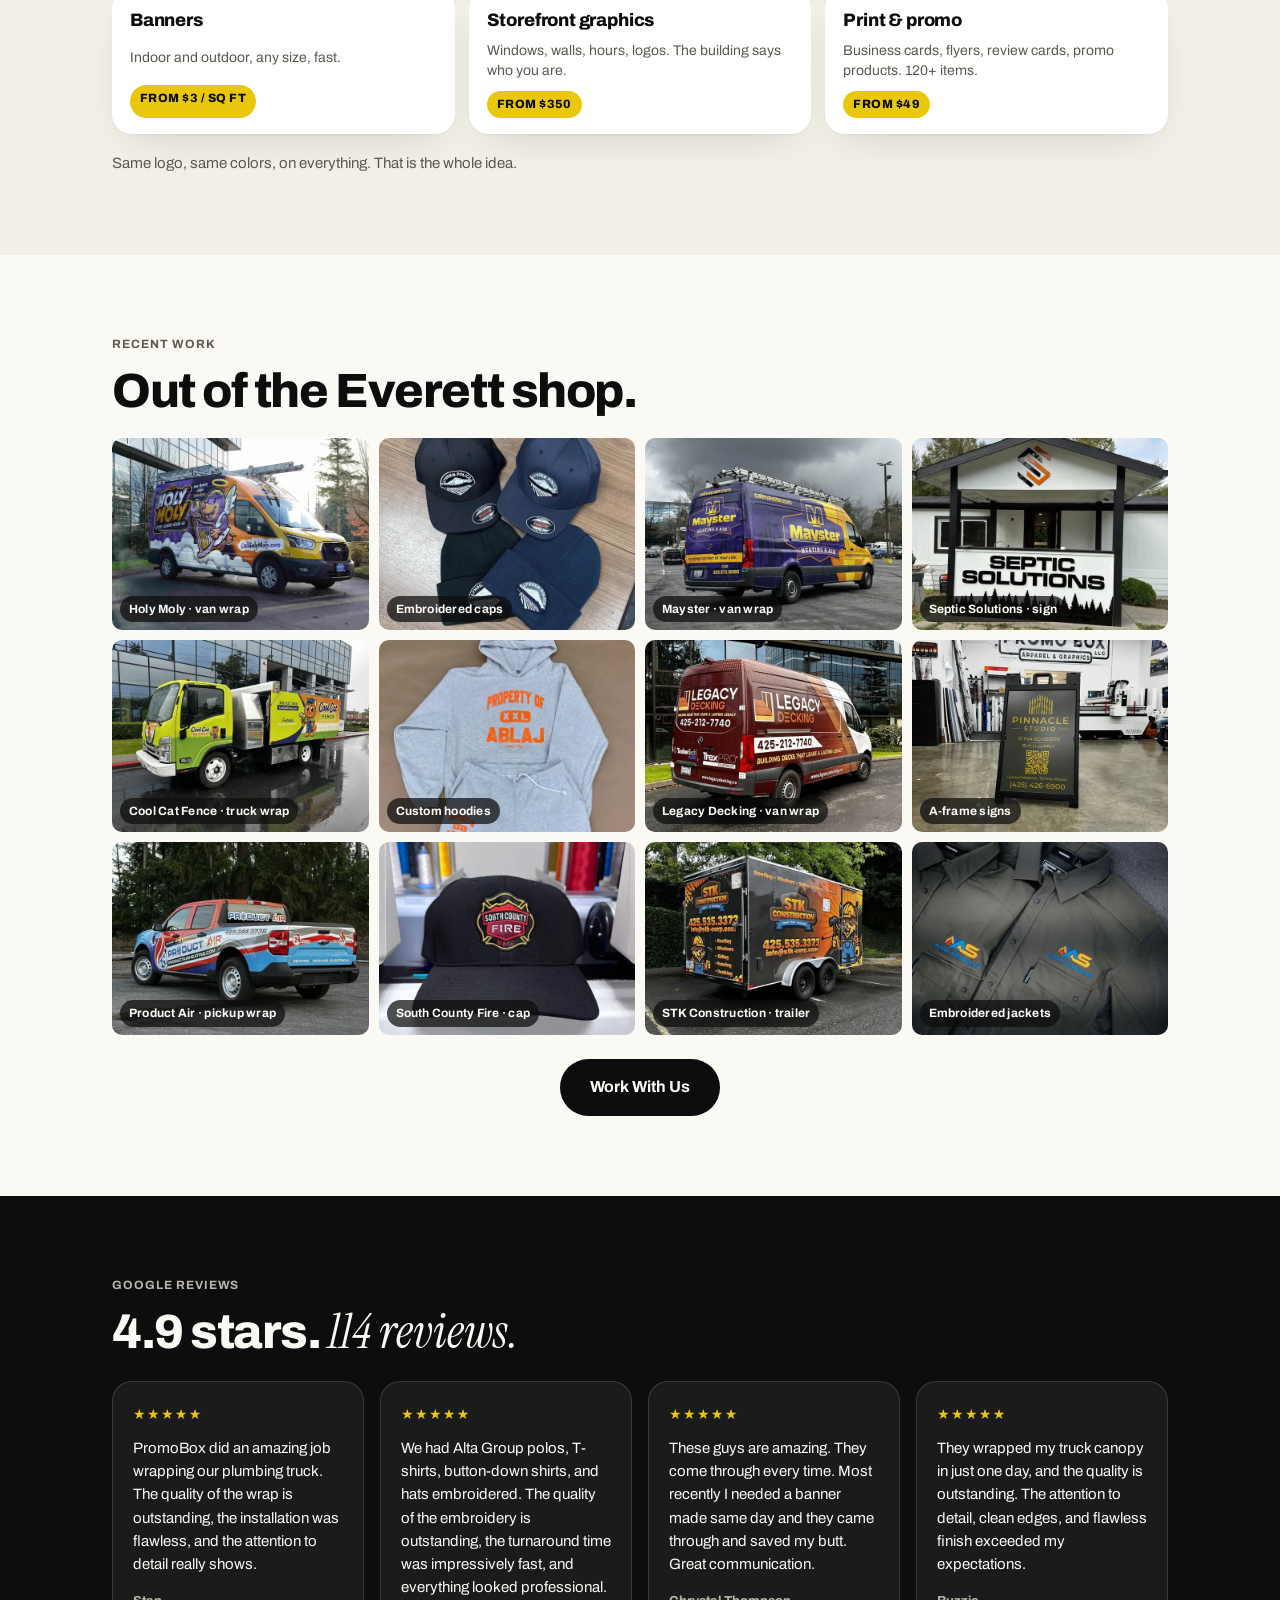
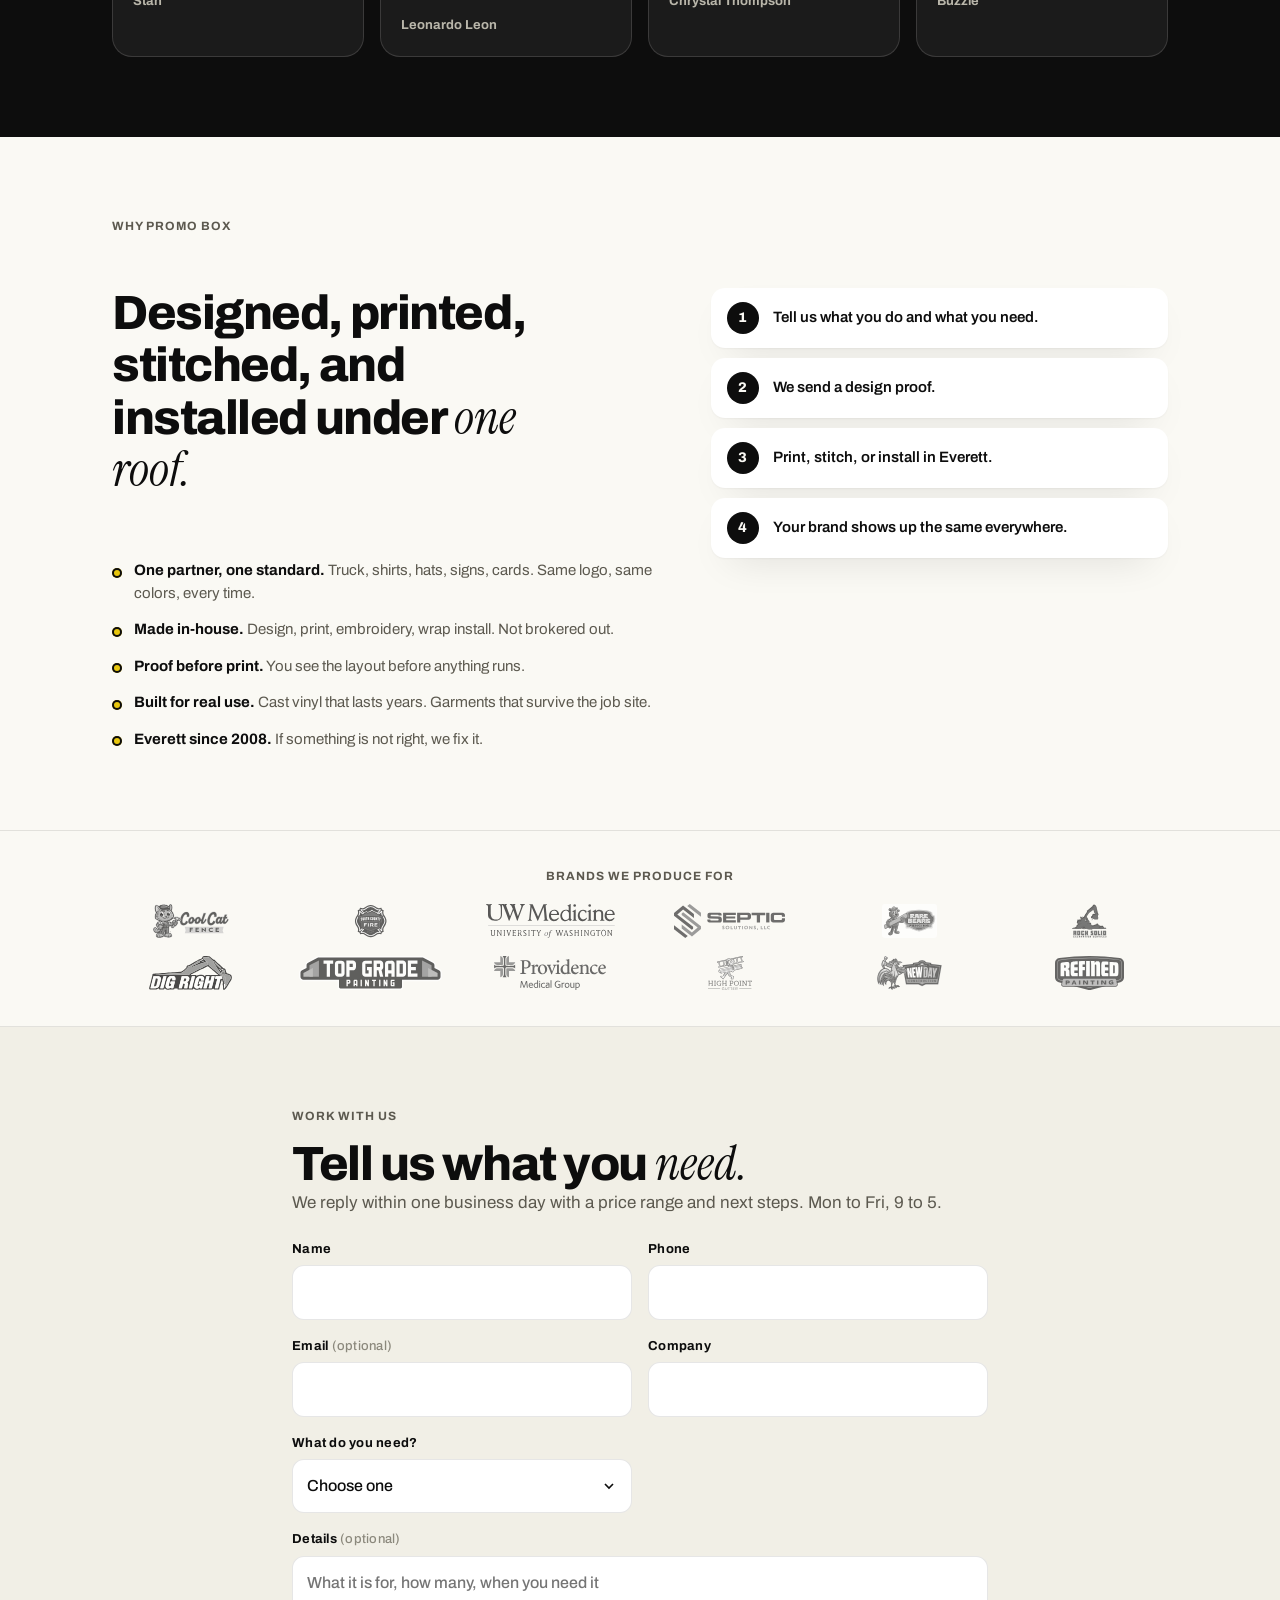
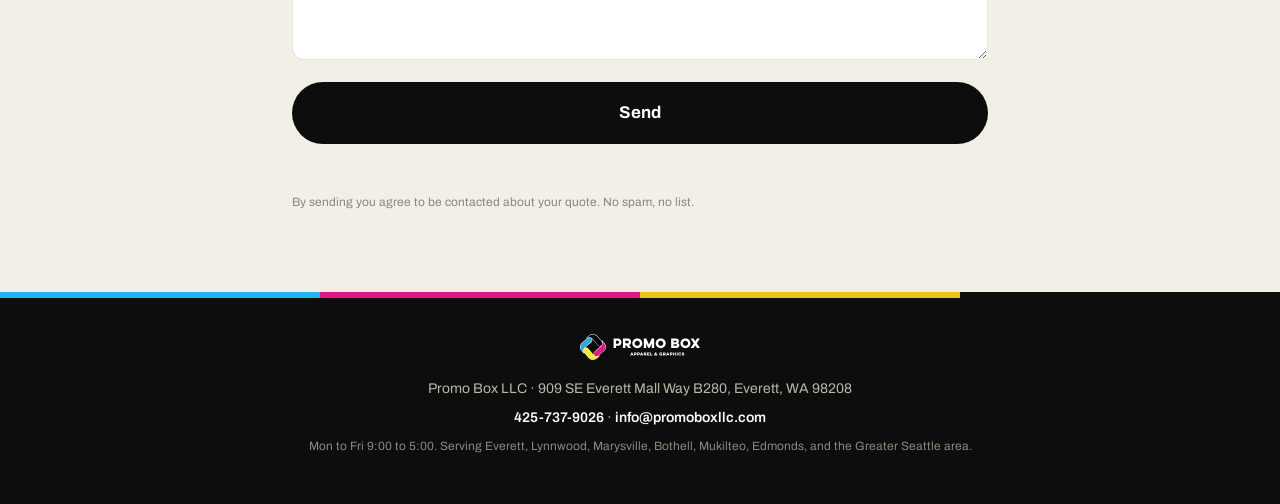
==== commit d7fb4513: "site: 2026-09-03_1556" ====
--- a/site/index.html
+++ b/site/index.html
@@ -31,9 +31,7 @@
 
 <section class="hero" id="top">
   <div class="wrap">
-    <p class="eyebrow">You found the code</p>
     <h1>Watch this before you put your <span class="em">phone away.</span></h1>
-    <p class="sub">One short video. Everything the Everett shop makes for local businesses: vehicle wraps, embroidery, apparel, signs, banners, print. Press play.</p>
   </div>
 
   <div class="vsl-wrap">
@@ -48,11 +46,10 @@
       </div>
       <button class="vsl-sound" id="vsl-sound" type="button" hidden>Tap for sound</button>
     </div>
-    <p class="vsl-under">Then tell us what you need, in about 30 seconds. Or don't. The video is the point.</p>
   </div>
 
 <div class="wrap hero-cta" id="hero-cta">
-    <a class="btn btn-primary btn-lg" href="#quote">Get a Quote</a>
+    <a class="btn btn-primary btn-lg" href="#quote">Work With Us</a>
     <p class="cta-note">Proof before anything prints. No pressure. Or call <a href="tel:+14257379026">425-737-9026</a>.</p>
     <p class="proof-line">4.9 ★ from 114 Google reviews · Everett, WA since 2008</p>
   </div>
@@ -93,7 +90,7 @@
     <figure><img src="assets/wraps/stk-trailer-640.webp" srcset="assets/wraps/stk-trailer-640.webp 640w, assets/wraps/stk-trailer-1200.webp 1200w" sizes="(min-width:720px) 33vw, 50vw" alt="STK Construction trailer wrap" loading="lazy" width="1200" height="900"><figcaption>STK Construction · trailer</figcaption></figure>
     <figure><img src="assets/shop/apparel-jacket-640.webp" srcset="assets/shop/apparel-jacket-640.webp 640w, assets/shop/apparel-jacket-1200.webp 1200w" sizes="(min-width:720px) 33vw, 50vw" alt="Embroidered work jacket" loading="lazy" width="1200" height="900"><figcaption>Embroidered jackets</figcaption></figure>
   </div>
-  <div class="wrap center"><a class="btn btn-primary" href="#quote">Get a Quote</a></div>
+  <div class="wrap center"><a class="btn btn-primary" href="#quote">Work With Us</a></div>
 </section>
 
 <section class="reviews">
@@ -151,7 +148,7 @@
 
 <section class="quote" id="quote">
   <div class="wrap">
-    <p class="eyebrow">Get a quote</p>
+    <p class="eyebrow">Work with us</p>
     <h2>Tell us what you <span class="em">need.</span></h2>
     <p class="sub">We reply within one business day with a price range and next steps. Mon to Fri, 9 to 5.</p>
     <form id="quote-form" novalidate>
@@ -167,7 +164,7 @@
       </label>
       <label><span class="lbl">Details <span class="opt">(optional)</span></span><textarea name="description" rows="3" placeholder="What it is for, how many, when you need it"></textarea></label>
       <div class="hp" aria-hidden="true"><label>Website<input type="text" name="website" tabindex="-1" autocomplete="off"></label></div>
-      <button class="btn btn-primary btn-lg" type="submit">Send My Quote Request</button>
+      <button class="btn btn-primary btn-lg" type="submit">Send</button>
       <p class="form-status" id="form-status" role="status" aria-live="polite"></p>
       <p class="micro">By sending you agree to be contacted about your quote. No spam, no list.</p>
     </form>
@@ -191,7 +188,7 @@
 </footer>
 
 <div class="sticky-cta" id="sticky-cta" hidden>
-  <a class="btn btn-primary" href="#quote">Get a Quote</a>
+  <a class="btn btn-primary" href="#quote">Work With Us</a>
   <a class="btn btn-ghost on-dark" href="tel:+14257379026" aria-label="Call 425-737-9026">Call</a>
 </div>
 
--- a/site/styles.css
+++ b/site/styles.css
@@ -60,7 +60,7 @@
 
 /* hero */
 .hero{padding:28px 0 32px;text-align:center}
-.hero h1{margin:0 auto 14px;max-width:13ch}
+.hero h1{margin:0 auto;max-width:13ch}
 .hero .sub{max-width:34ch;margin:0 auto}
 .vsl-wrap{padding:20px var(--gutter) 0}
 .vsl{position:relative;aspect-ratio:16/9;width:100%;max-width:960px;margin:0 auto;border-radius:var(--r-media);overflow:hidden;background:var(--ink);box-shadow:var(--shadow-card)}
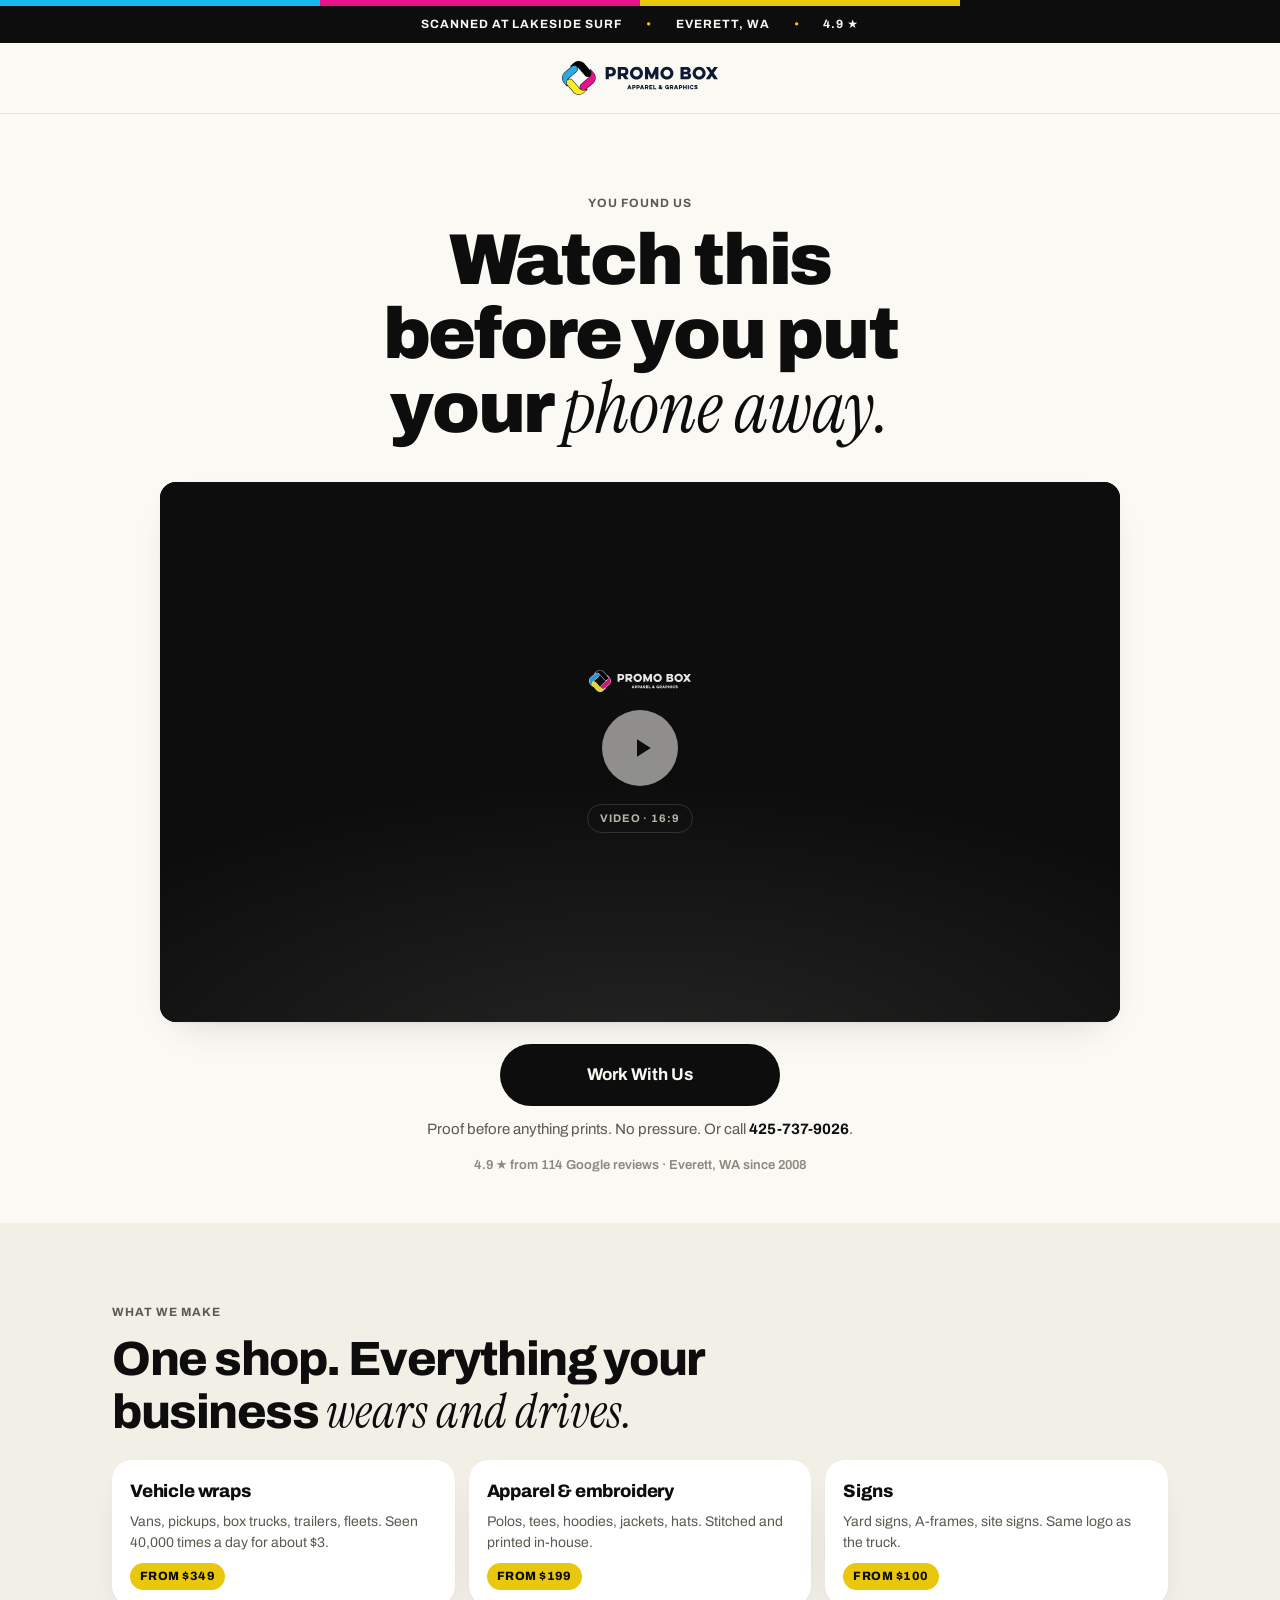
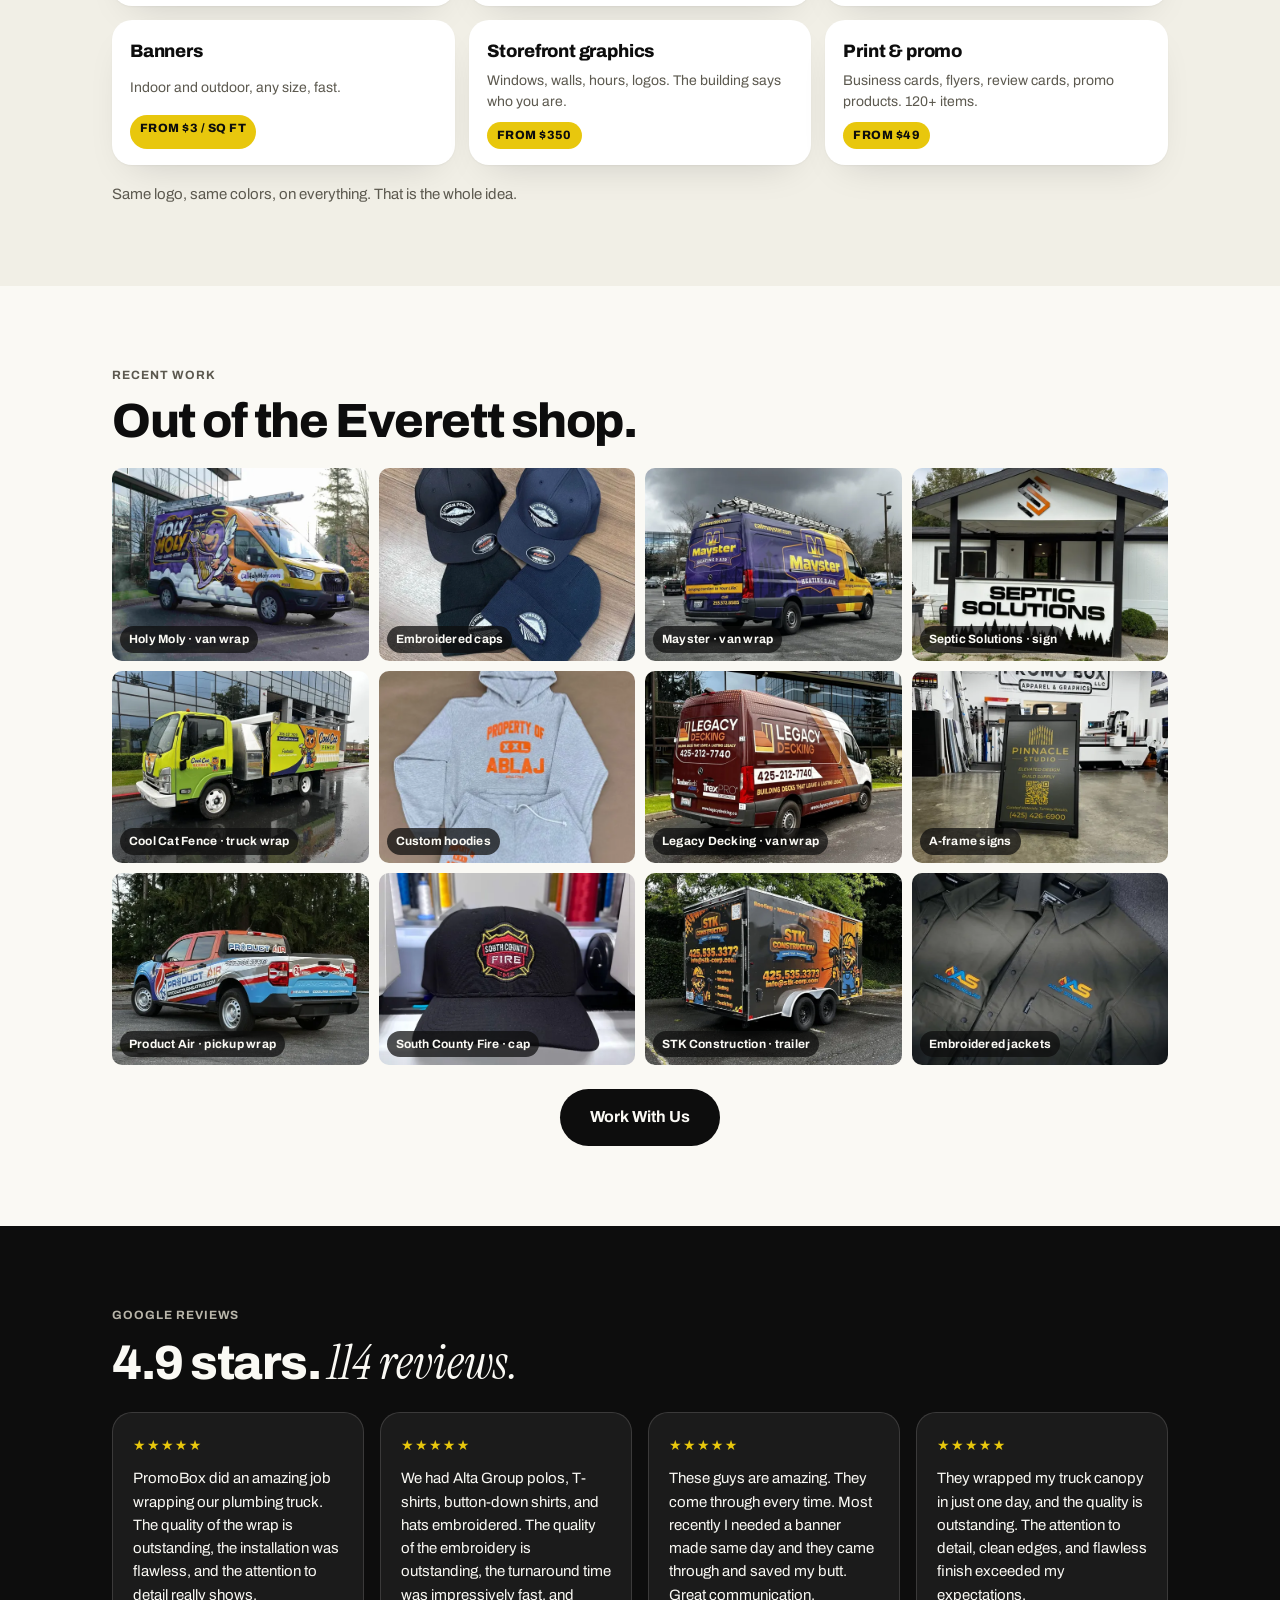
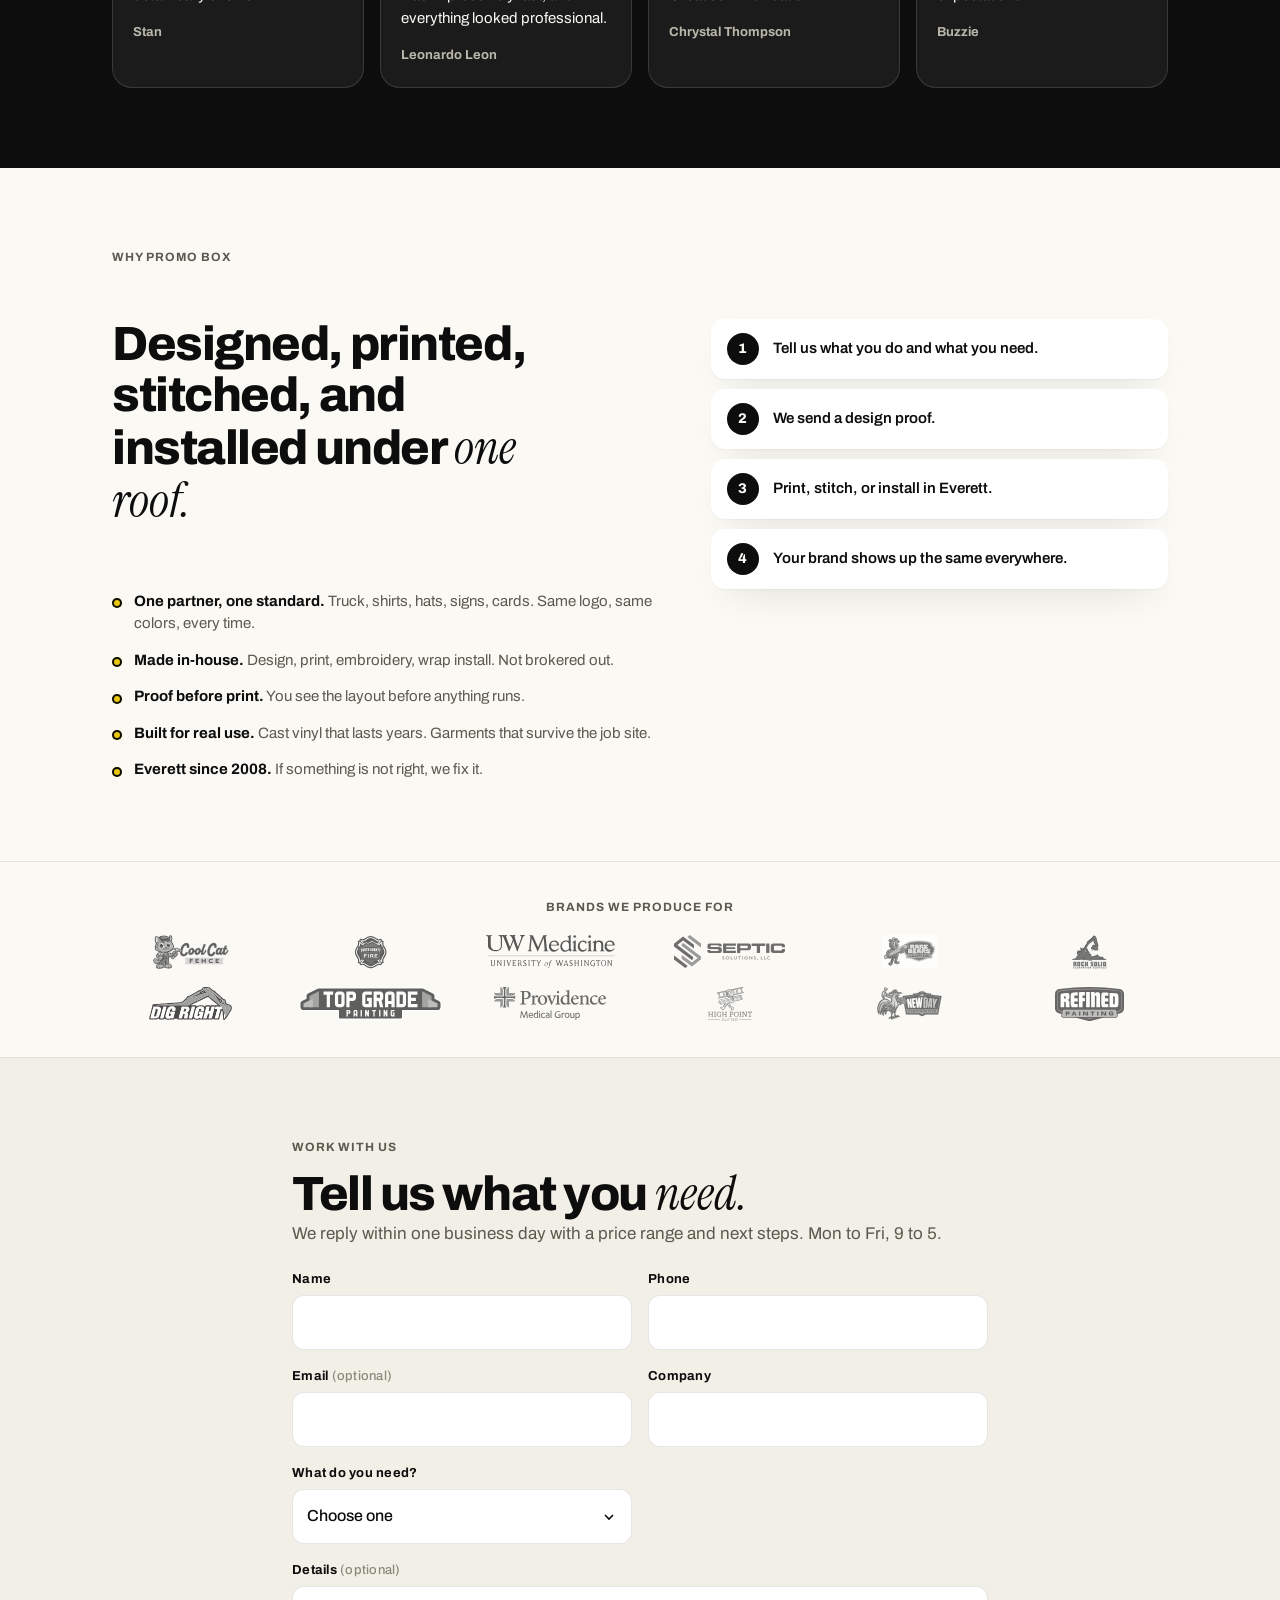
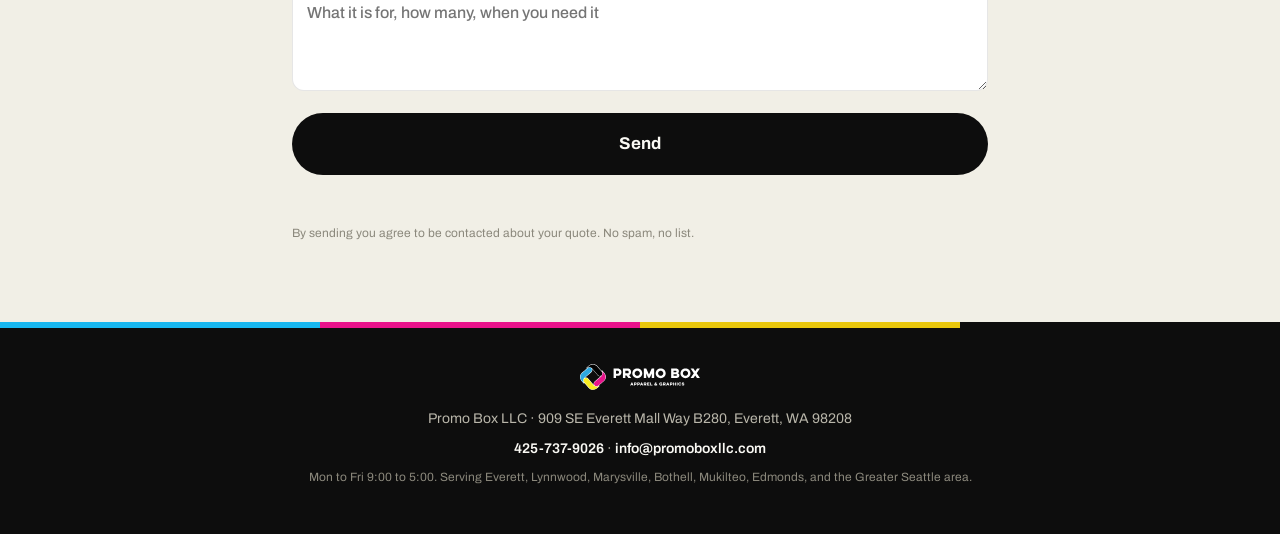
==== commit e63222d2: "site: 2026-09-03_1556" ====
--- a/site/index.html
+++ b/site/index.html
@@ -31,6 +31,7 @@
 
 <section class="hero" id="top">
   <div class="wrap">
+    <p class="eyebrow">You found us</p>
     <h1>Watch this before you put your <span class="em">phone away.</span></h1>
   </div>
 
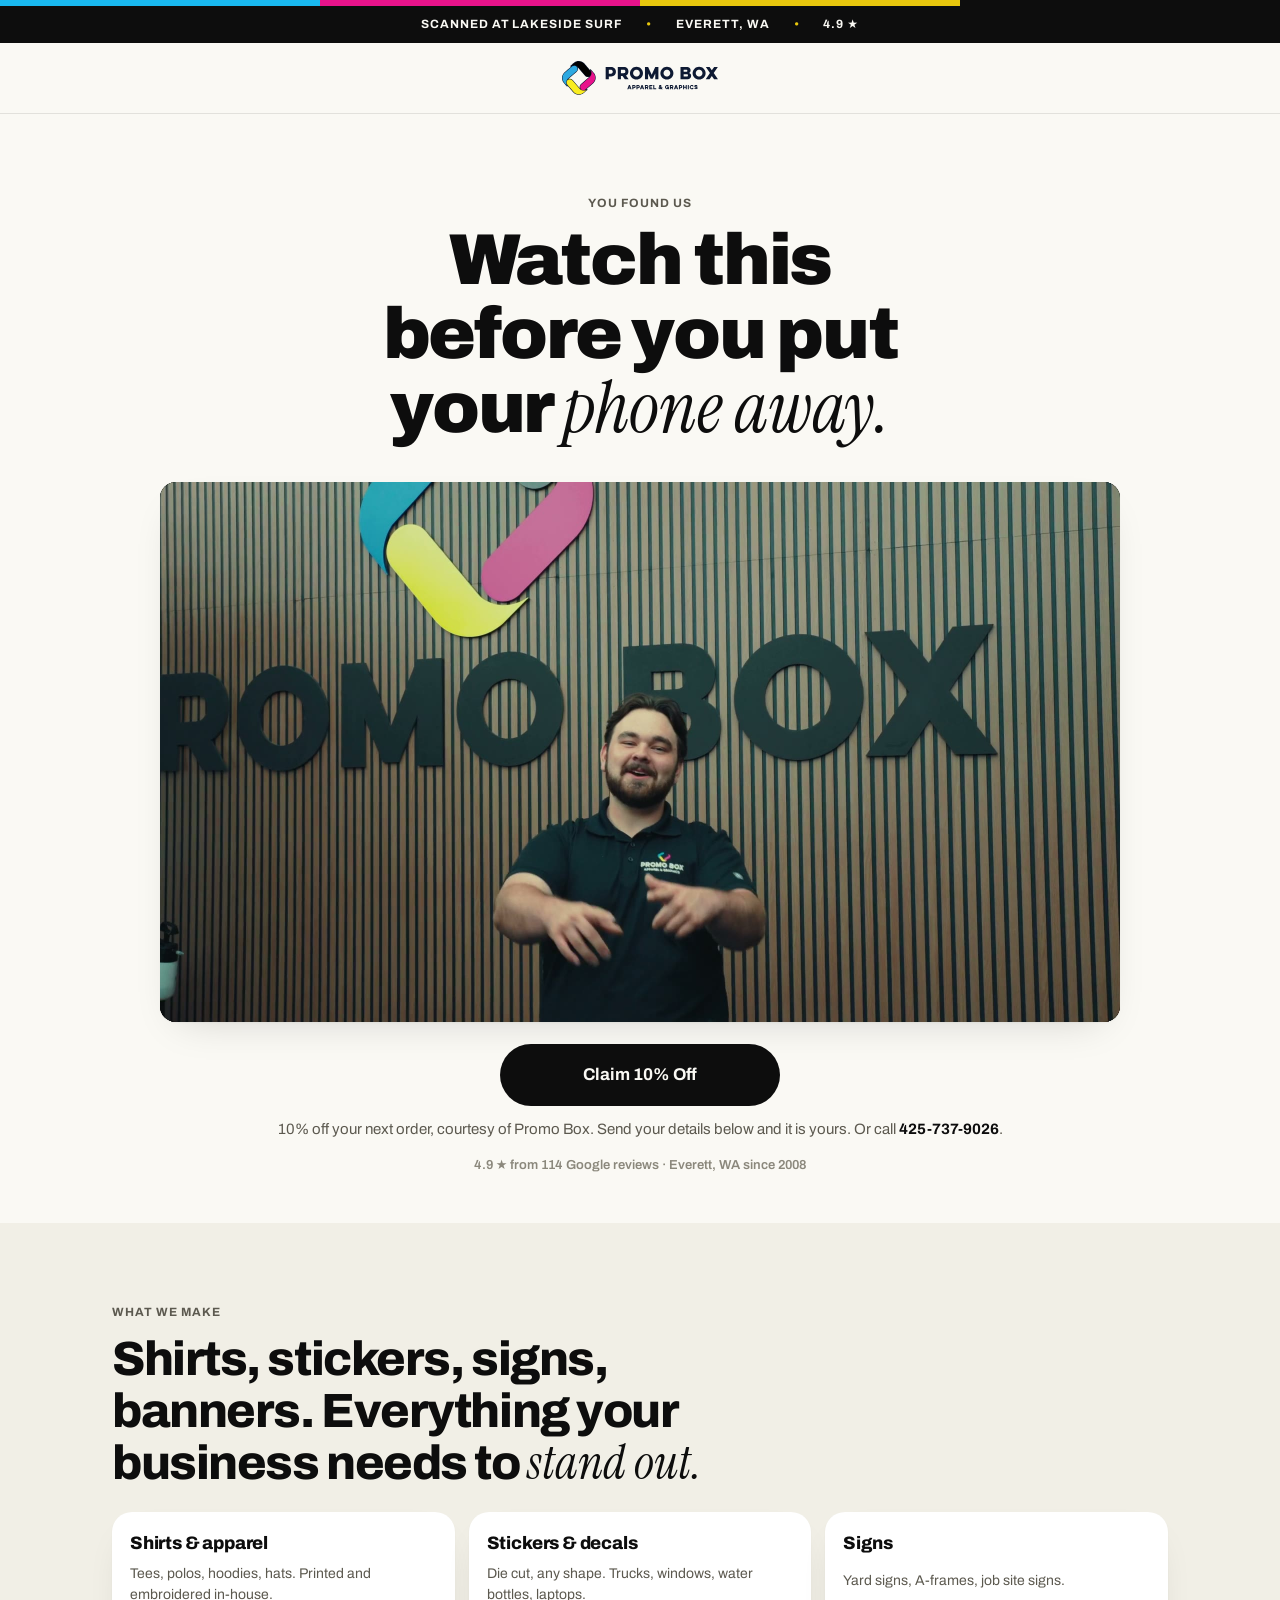
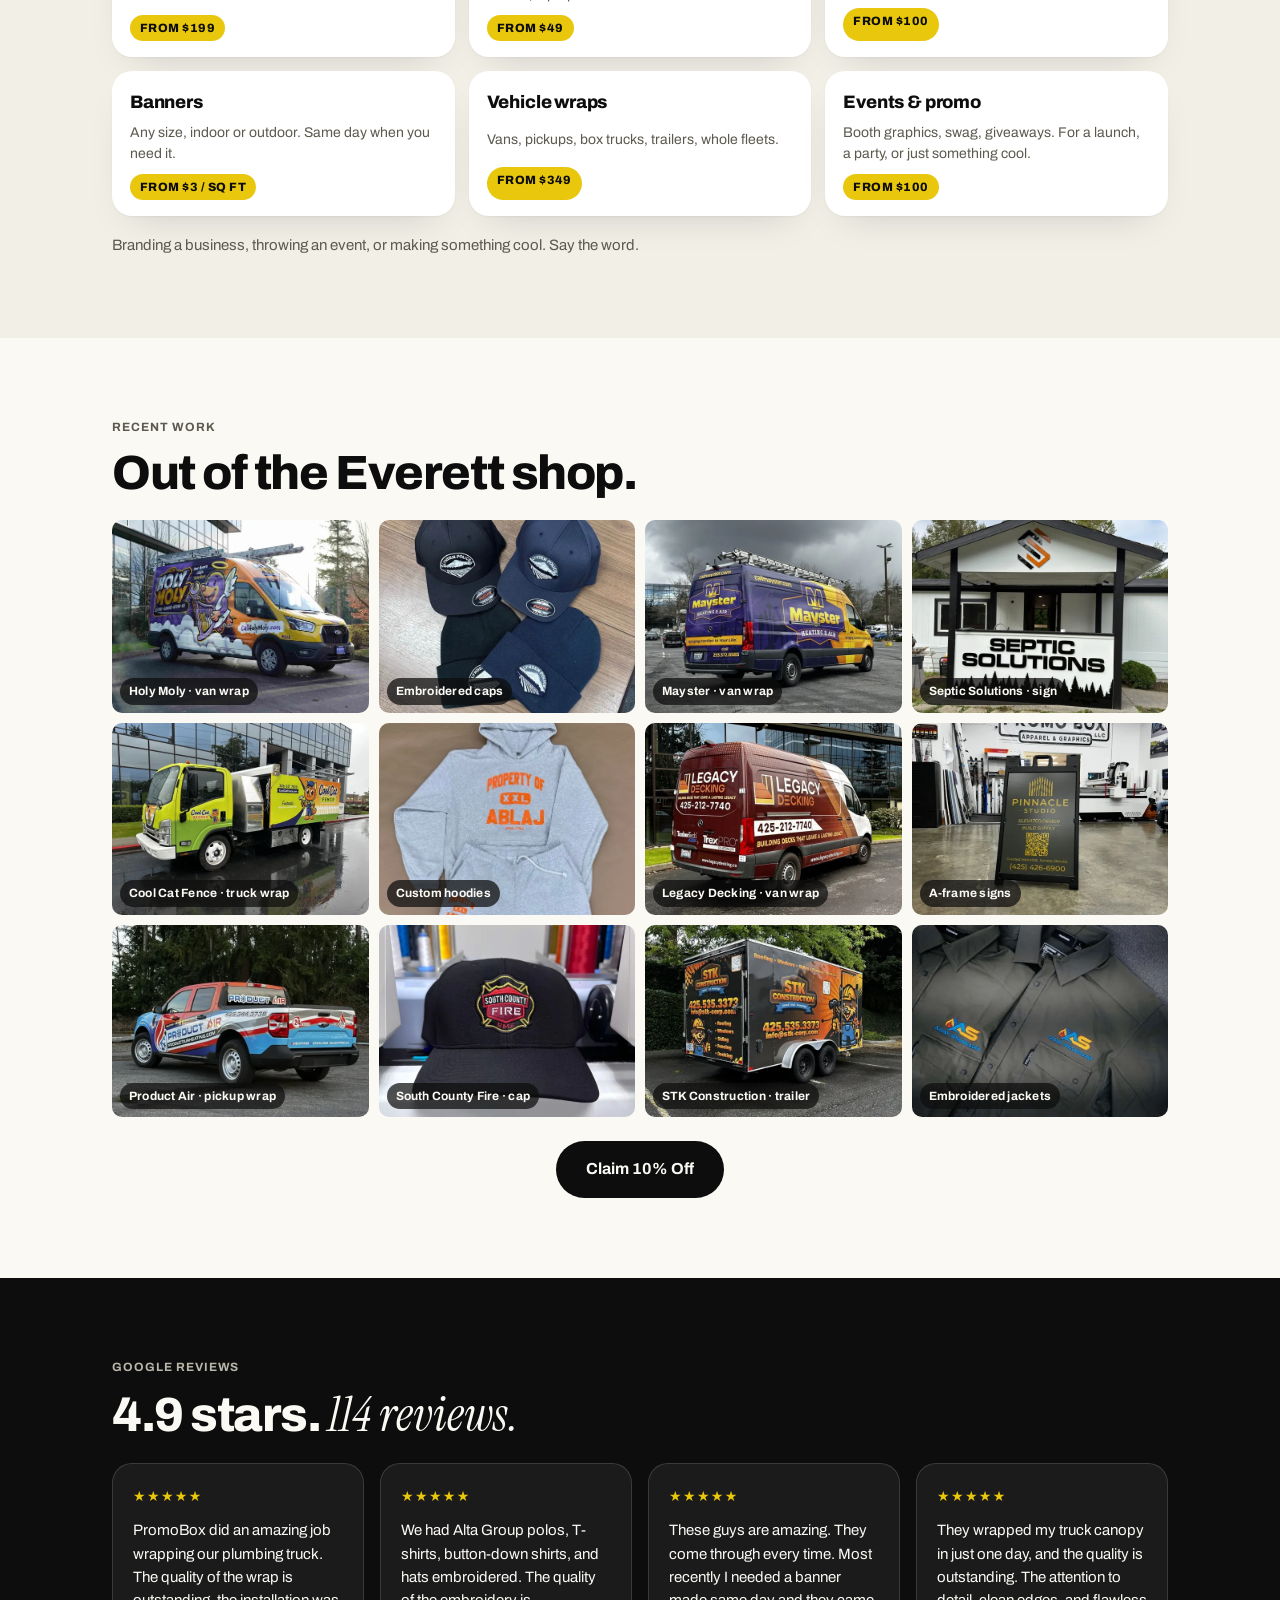
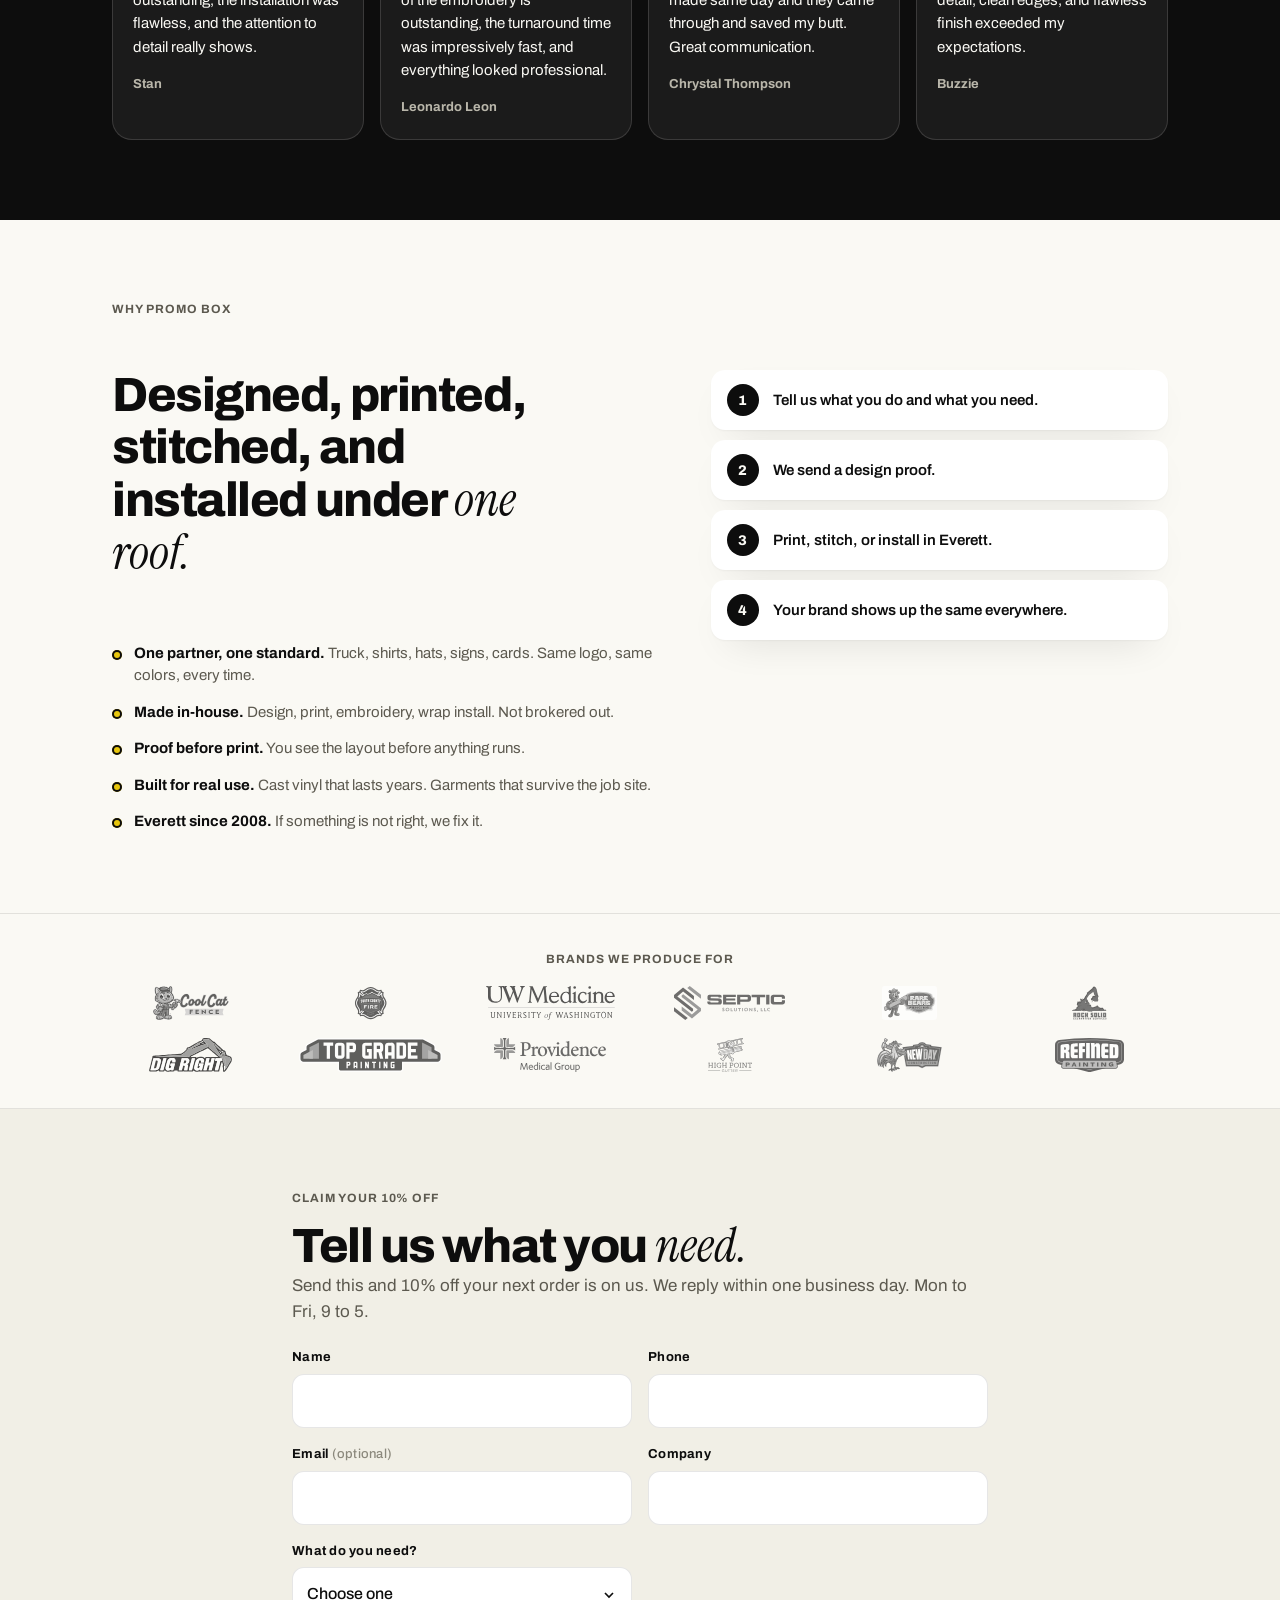
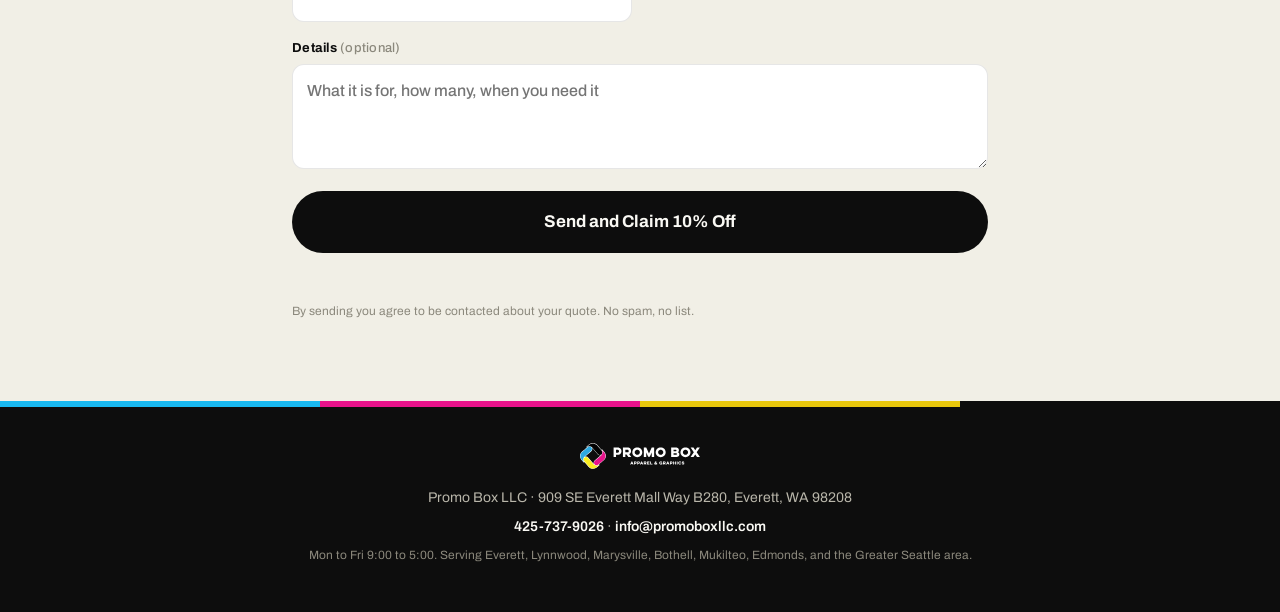
==== commit 408eee7e: "site: 2026-09-03_1600" ====
--- a/site/index.html
+++ b/site/index.html
@@ -8,7 +8,7 @@
 <meta name="robots" content="noindex, nofollow">
 <meta property="og:title" content="Watch this before you put your phone away.">
 <meta property="og:description" content="Vehicle wraps, embroidery, apparel, signs, banners, print. One Everett shop since 2008. Watch the video.">
-<meta property="og:image" content="assets/wraps/holymoly-van-1200.webp">
+<meta property="og:image" content="assets/vsl-poster.jpg">
 <link rel="icon" type="image/png" href="assets/favicon.png">
 <link rel="preconnect" href="https://fonts.googleapis.com">
 <link rel="preconnect" href="https://fonts.gstatic.com" crossorigin>
@@ -50,8 +50,8 @@
   </div>
 
 <div class="wrap hero-cta" id="hero-cta">
-    <a class="btn btn-primary btn-lg" href="#quote">Work With Us</a>
-    <p class="cta-note">Proof before anything prints. No pressure. Or call <a href="tel:+14257379026">425-737-9026</a>.</p>
+    <a class="btn btn-primary btn-lg" href="#quote">Claim 10% Off</a>
+    <p class="cta-note">10% off your next order, courtesy of Promo Box. Send your details below and it is yours. Or call <a href="tel:+14257379026">425-737-9026</a>.</p>
     <p class="proof-line">4.9 ★ from 114 Google reviews · Everett, WA since 2008</p>
   </div>
 </section>
@@ -59,16 +59,16 @@
 <section class="services">
   <div class="wrap">
     <p class="eyebrow">What we make</p>
-    <h2>One shop. Everything your business <span class="em">wears and drives.</span></h2>
+    <h2>Shirts, stickers, signs, banners. Everything your business needs to <span class="em">stand out.</span></h2>
     <div class="svc-grid">
-      <a class="svc" href="#quote"><strong>Vehicle wraps</strong><span>Vans, pickups, box trucks, trailers, fleets. Seen 40,000 times a day for about $3.</span><em>from $349</em></a>
-      <a class="svc" href="#quote"><strong>Apparel &amp; embroidery</strong><span>Polos, tees, hoodies, jackets, hats. Stitched and printed in-house.</span><em>from $199</em></a>
-      <a class="svc" href="#quote"><strong>Signs</strong><span>Yard signs, A-frames, site signs. Same logo as the truck.</span><em>from $100</em></a>
-      <a class="svc" href="#quote"><strong>Banners</strong><span>Indoor and outdoor, any size, fast.</span><em>from $3 / sq ft</em></a>
-      <a class="svc" href="#quote"><strong>Storefront graphics</strong><span>Windows, walls, hours, logos. The building says who you are.</span><em>from $350</em></a>
-      <a class="svc" href="#quote"><strong>Print &amp; promo</strong><span>Business cards, flyers, review cards, promo products. 120+ items.</span><em>from $49</em></a>
+      <a class="svc" href="#quote"><strong>Shirts &amp; apparel</strong><span>Tees, polos, hoodies, hats. Printed and embroidered in-house.</span><em>from $199</em></a>
+      <a class="svc" href="#quote"><strong>Stickers &amp; decals</strong><span>Die cut, any shape. Trucks, windows, water bottles, laptops.</span><em>from $49</em></a>
+      <a class="svc" href="#quote"><strong>Signs</strong><span>Yard signs, A-frames, job site signs.</span><em>from $100</em></a>
+      <a class="svc" href="#quote"><strong>Banners</strong><span>Any size, indoor or outdoor. Same day when you need it.</span><em>from $3 / sq ft</em></a>
+      <a class="svc" href="#quote"><strong>Vehicle wraps</strong><span>Vans, pickups, box trucks, trailers, whole fleets.</span><em>from $349</em></a>
+      <a class="svc" href="#quote"><strong>Events &amp; promo</strong><span>Booth graphics, swag, giveaways. For a launch, a party, or just something cool.</span><em>from $100</em></a>
     </div>
-    <p class="svc-note">Same logo, same colors, on everything. That is the whole idea.</p>
+    <p class="svc-note">Branding a business, throwing an event, or making something cool. Say the word.</p>
   </div>
 </section>
 
@@ -91,7 +91,7 @@
     <figure><img src="assets/wraps/stk-trailer-640.webp" srcset="assets/wraps/stk-trailer-640.webp 640w, assets/wraps/stk-trailer-1200.webp 1200w" sizes="(min-width:720px) 33vw, 50vw" alt="STK Construction trailer wrap" loading="lazy" width="1200" height="900"><figcaption>STK Construction · trailer</figcaption></figure>
     <figure><img src="assets/shop/apparel-jacket-640.webp" srcset="assets/shop/apparel-jacket-640.webp 640w, assets/shop/apparel-jacket-1200.webp 1200w" sizes="(min-width:720px) 33vw, 50vw" alt="Embroidered work jacket" loading="lazy" width="1200" height="900"><figcaption>Embroidered jackets</figcaption></figure>
   </div>
-  <div class="wrap center"><a class="btn btn-primary" href="#quote">Work With Us</a></div>
+  <div class="wrap center"><a class="btn btn-primary" href="#quote">Claim 10% Off</a></div>
 </section>
 
 <section class="reviews">
@@ -149,9 +149,9 @@
 
 <section class="quote" id="quote">
   <div class="wrap">
-    <p class="eyebrow">Work with us</p>
+    <p class="eyebrow">Claim your 10% off</p>
     <h2>Tell us what you <span class="em">need.</span></h2>
-    <p class="sub">We reply within one business day with a price range and next steps. Mon to Fri, 9 to 5.</p>
+    <p class="sub">Send this and 10% off your next order is on us. We reply within one business day. Mon to Fri, 9 to 5.</p>
     <form id="quote-form" novalidate>
       <label>Name<input type="text" name="name" autocomplete="name" required></label>
       <label>Phone<input type="tel" name="phone" autocomplete="tel" inputmode="tel" required></label>
@@ -165,12 +165,12 @@
       </label>
       <label><span class="lbl">Details <span class="opt">(optional)</span></span><textarea name="description" rows="3" placeholder="What it is for, how many, when you need it"></textarea></label>
       <div class="hp" aria-hidden="true"><label>Website<input type="text" name="website" tabindex="-1" autocomplete="off"></label></div>
-      <button class="btn btn-primary btn-lg" type="submit">Send</button>
+      <button class="btn btn-primary btn-lg" type="submit">Send and Claim 10% Off</button>
       <p class="form-status" id="form-status" role="status" aria-live="polite"></p>
       <p class="micro">By sending you agree to be contacted about your quote. No spam, no list.</p>
     </form>
     <div class="form-done" id="form-done" hidden>
-      <h3>Got it.</h3>
+      <h3>Got it. Your 10% off is locked in.</h3>
       <p>We will call or text within one business day. Need it faster? Call <a href="tel:+14257379026">425-737-9026</a>.</p>
     </div>
   </div>
@@ -189,7 +189,7 @@
 </footer>
 
 <div class="sticky-cta" id="sticky-cta" hidden>
-  <a class="btn btn-primary" href="#quote">Work With Us</a>
+  <a class="btn btn-primary" href="#quote">Claim 10% Off</a>
   <a class="btn btn-ghost on-dark" href="tel:+14257379026" aria-label="Call 425-737-9026">Call</a>
 </div>
 
